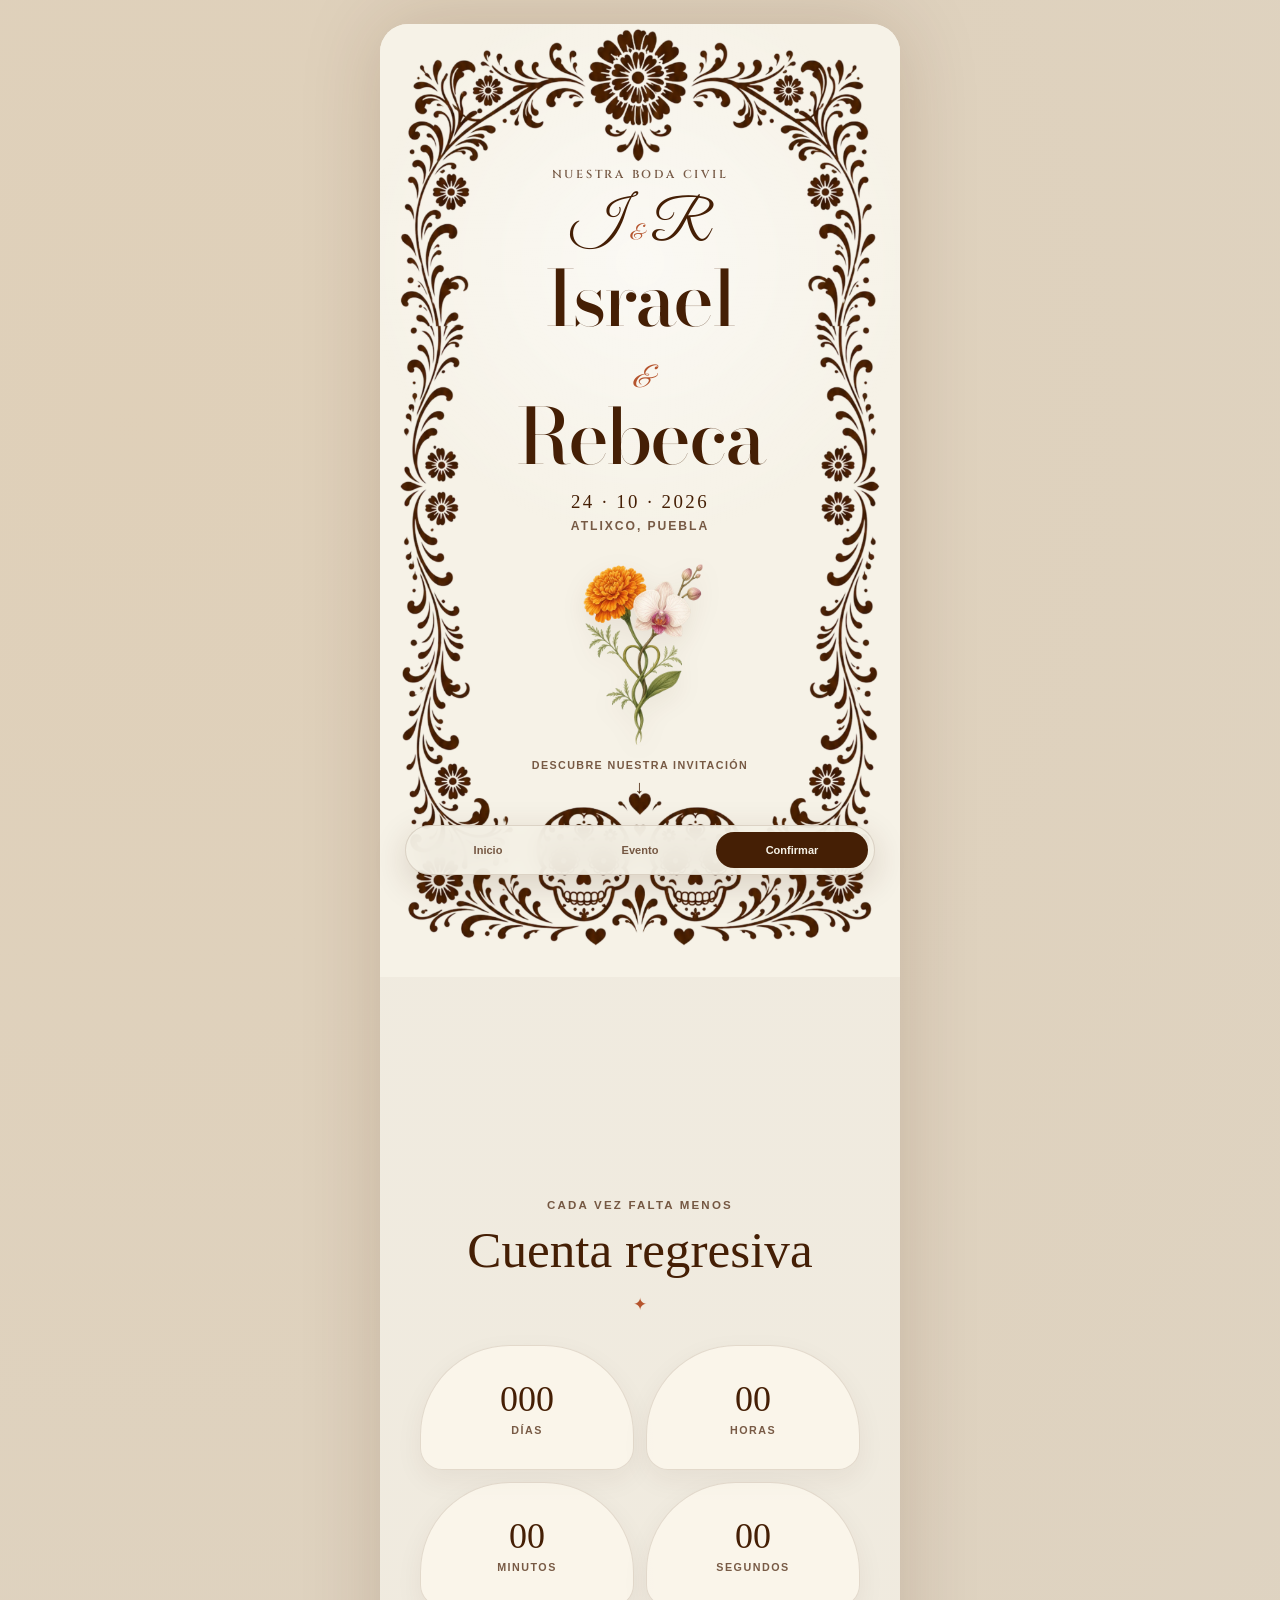
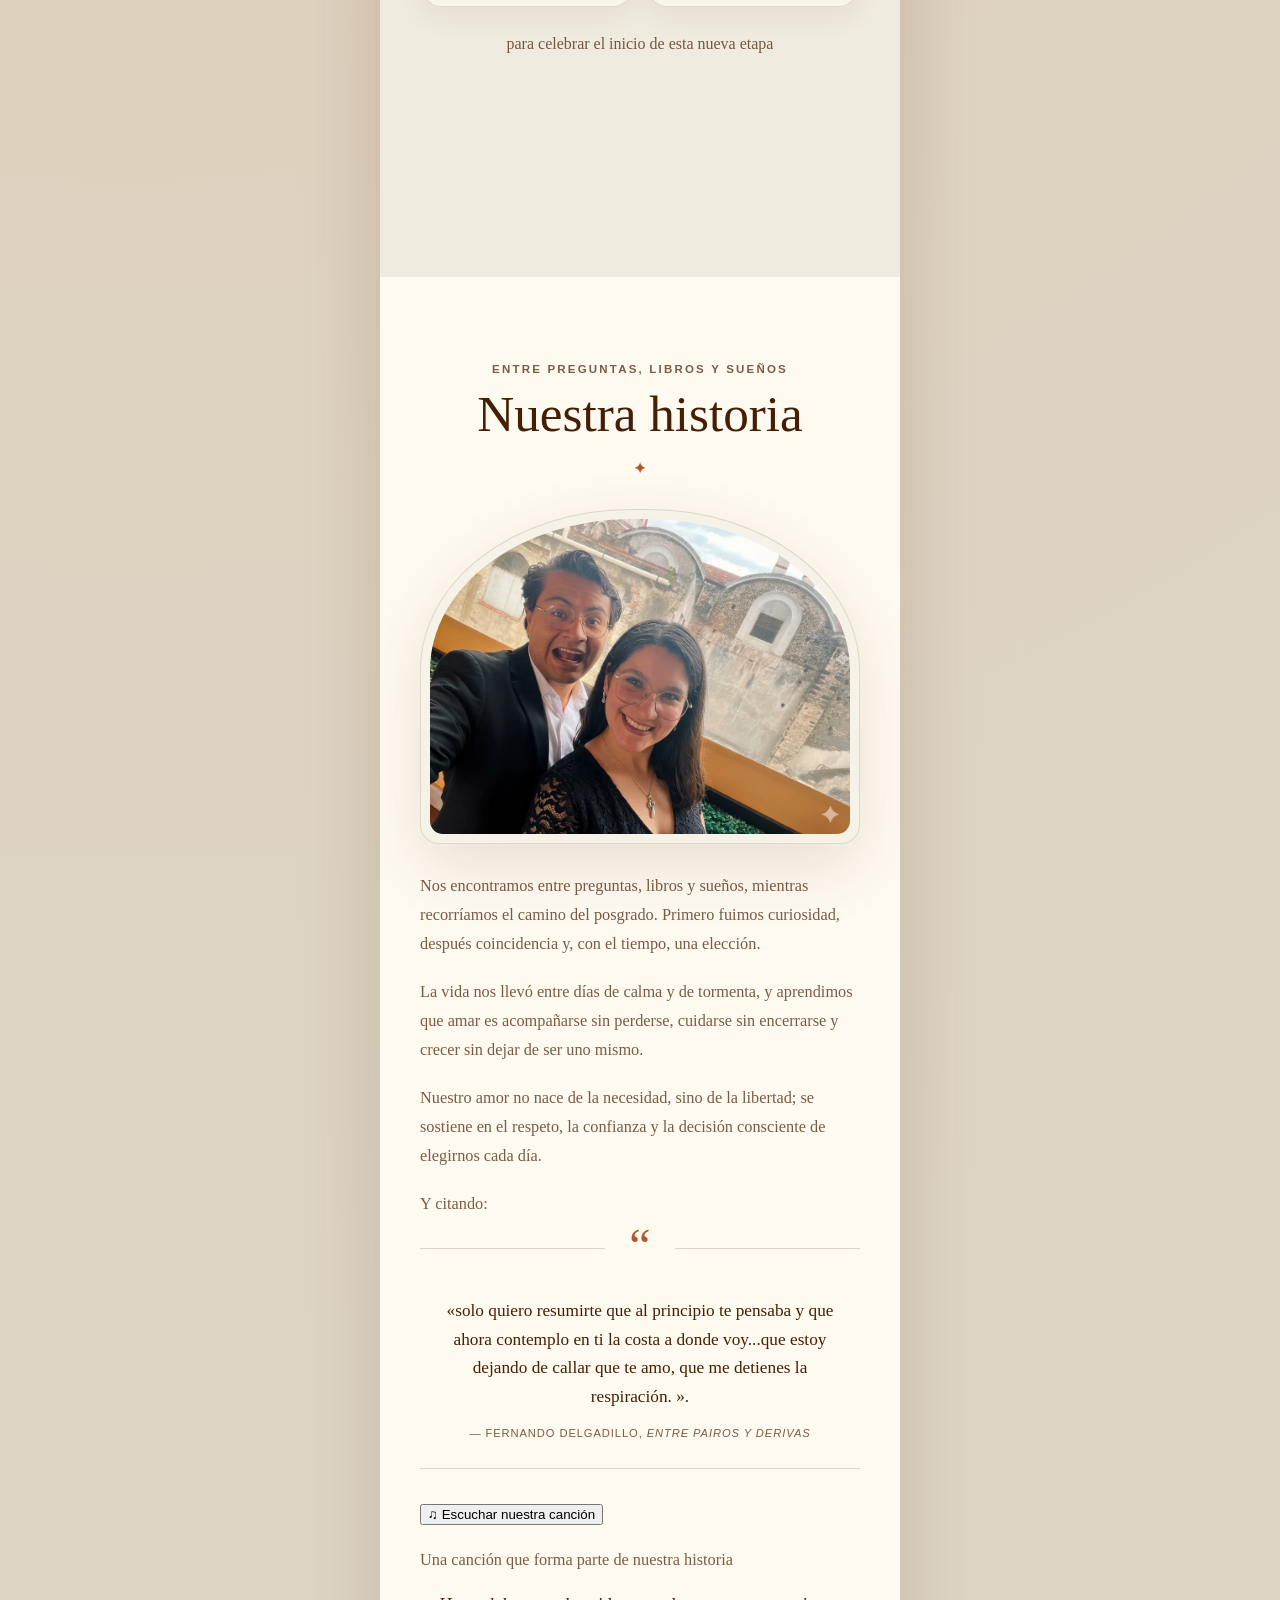
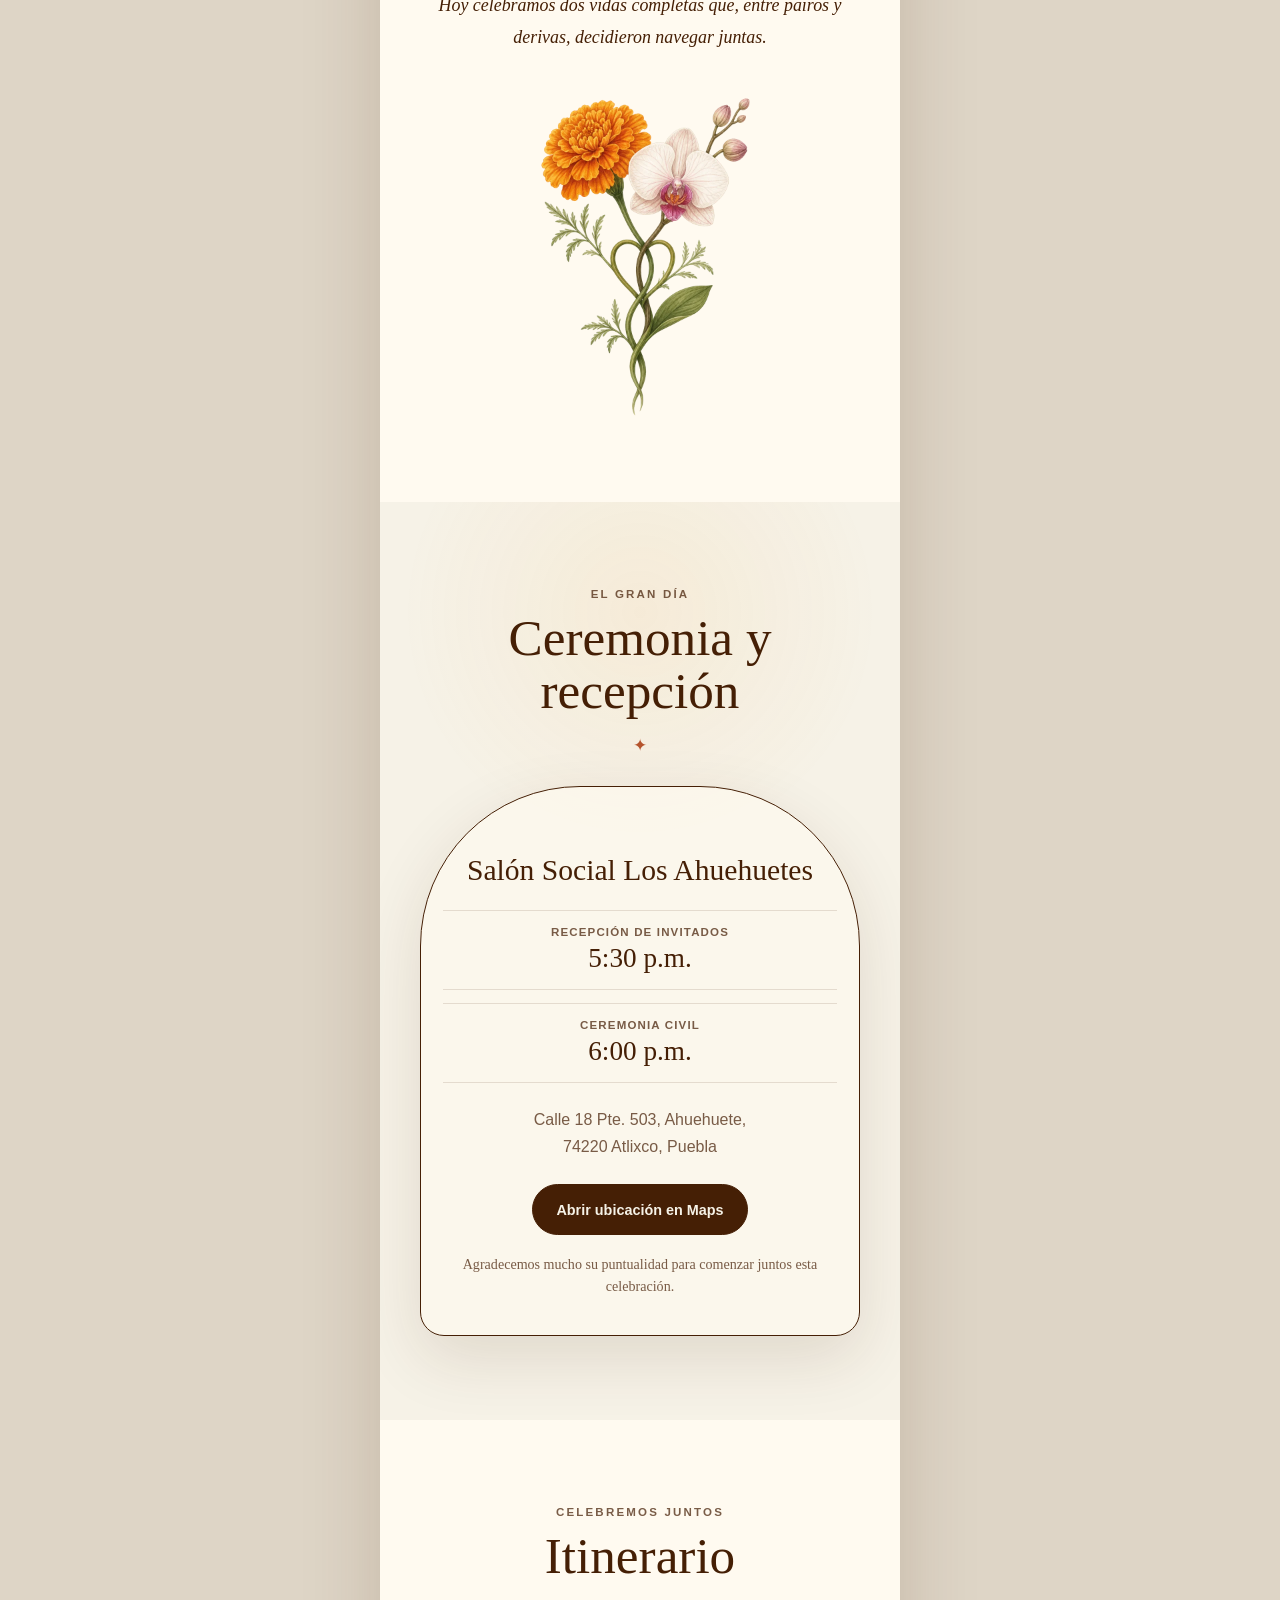
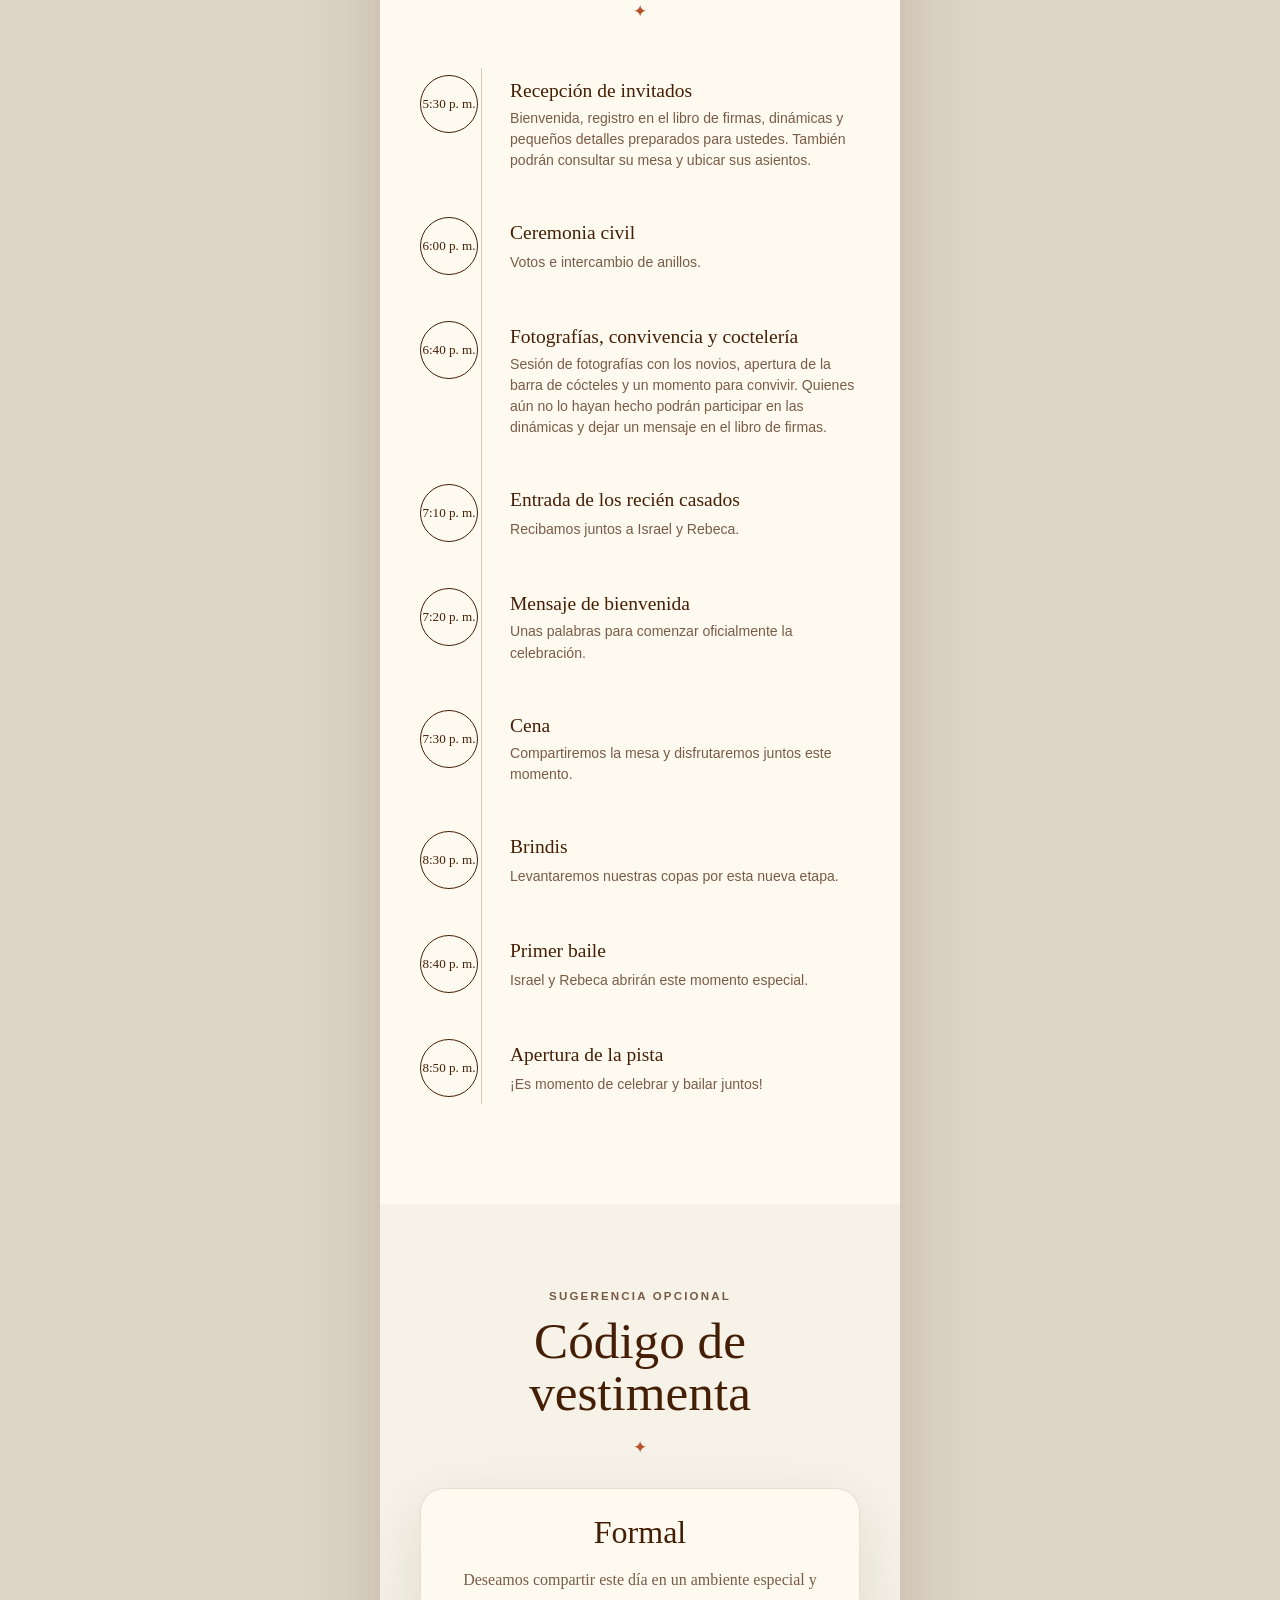
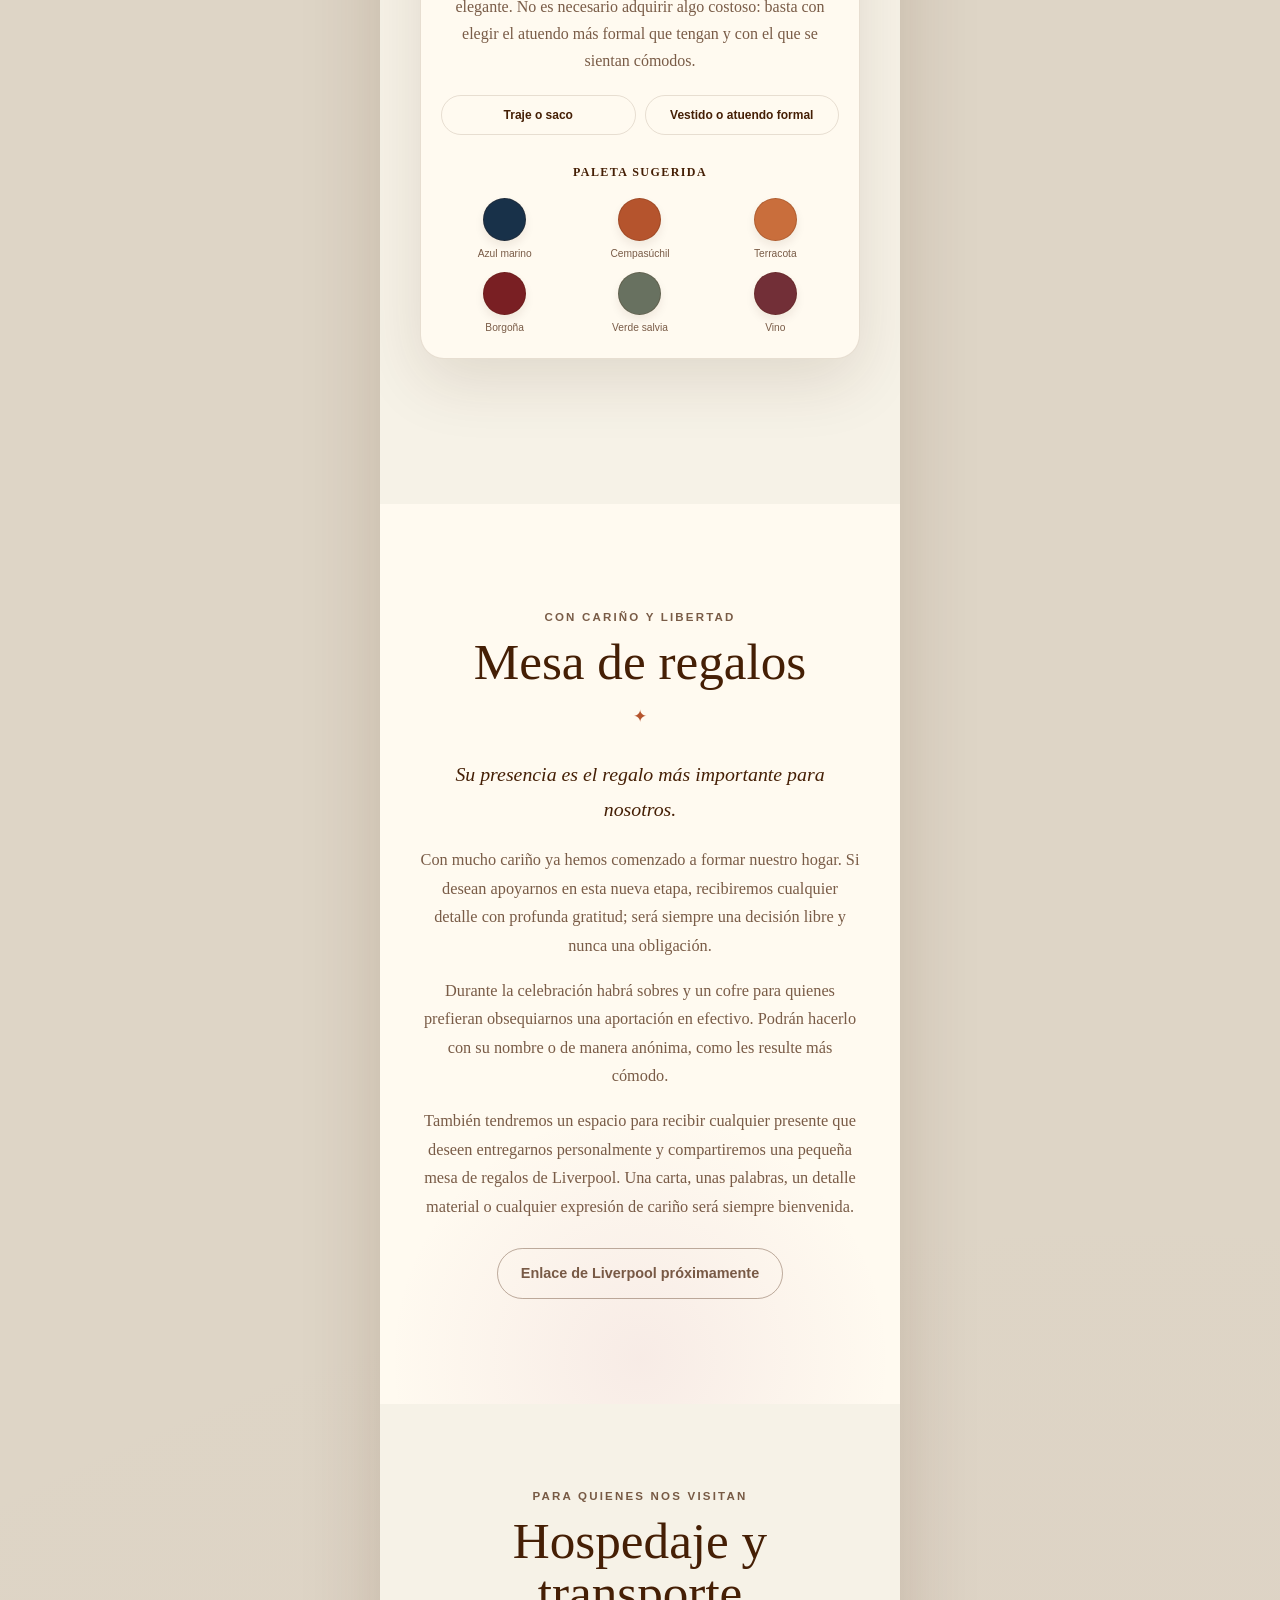
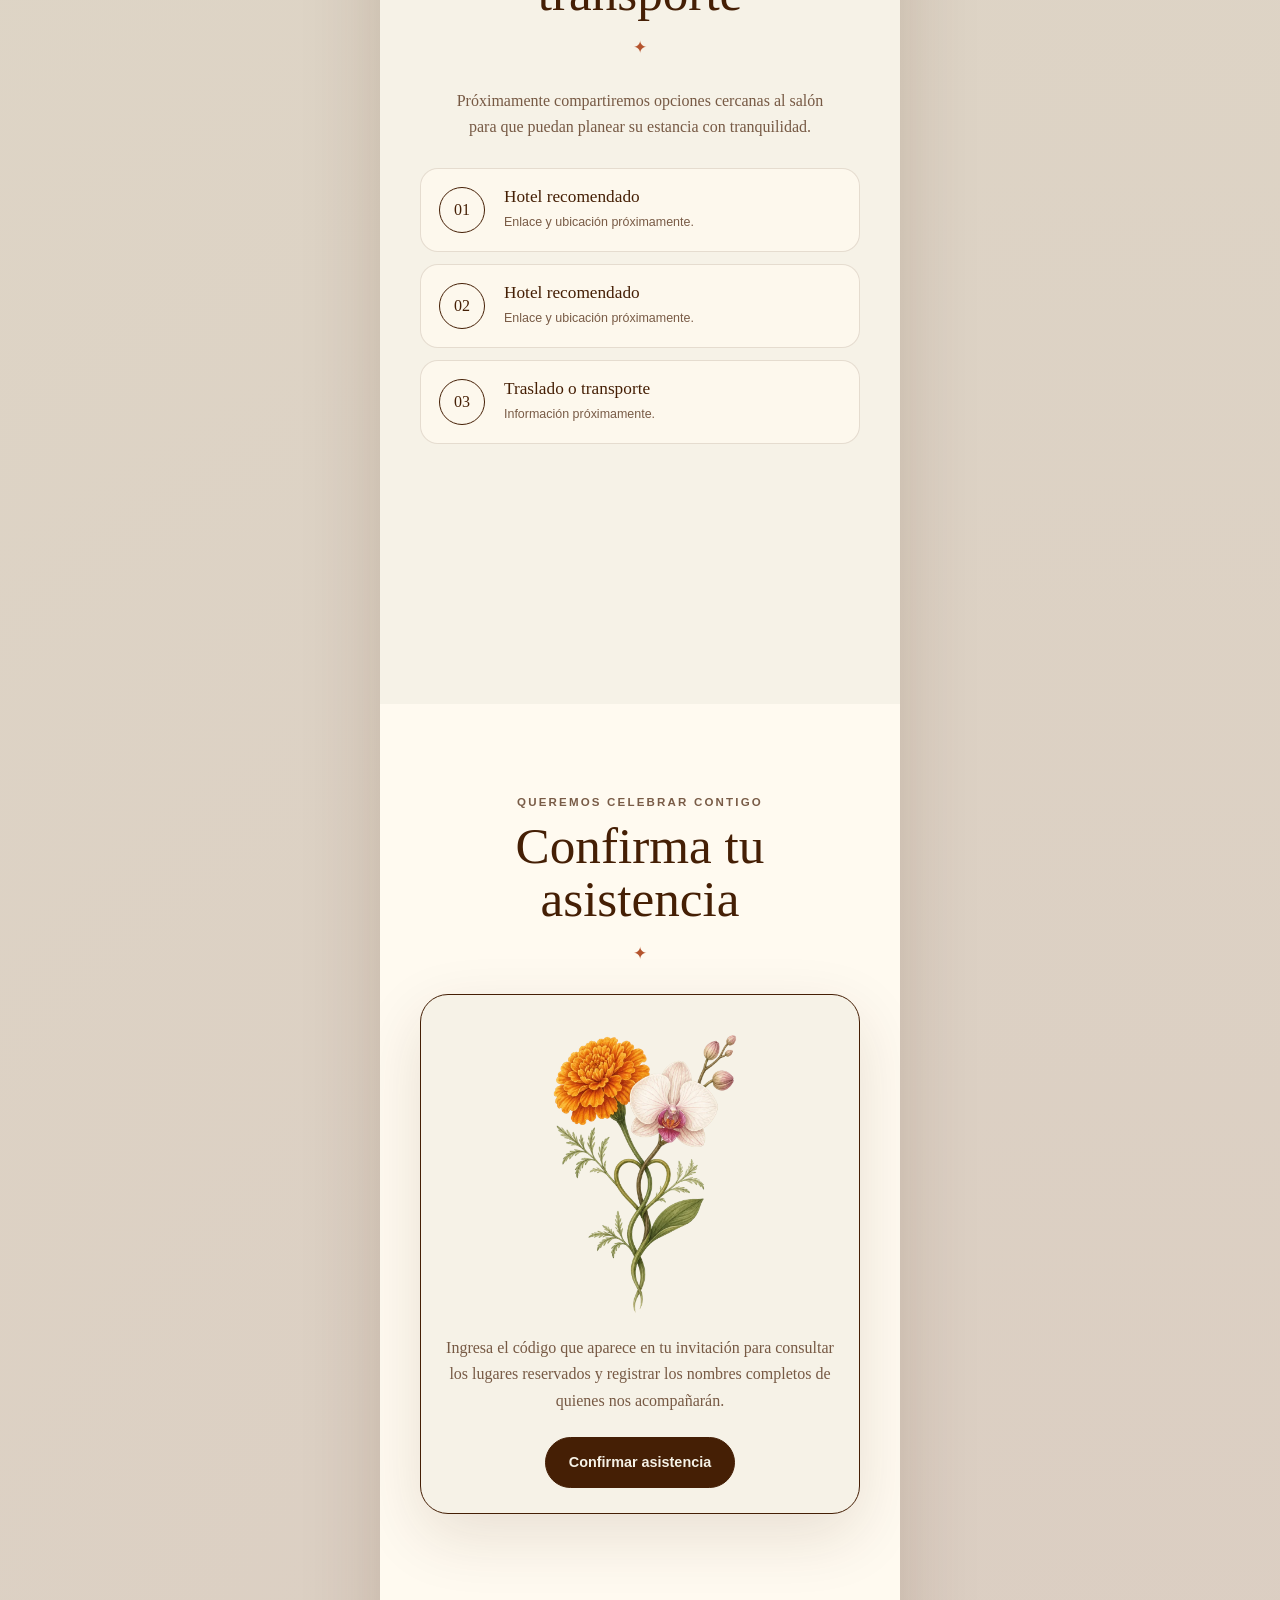
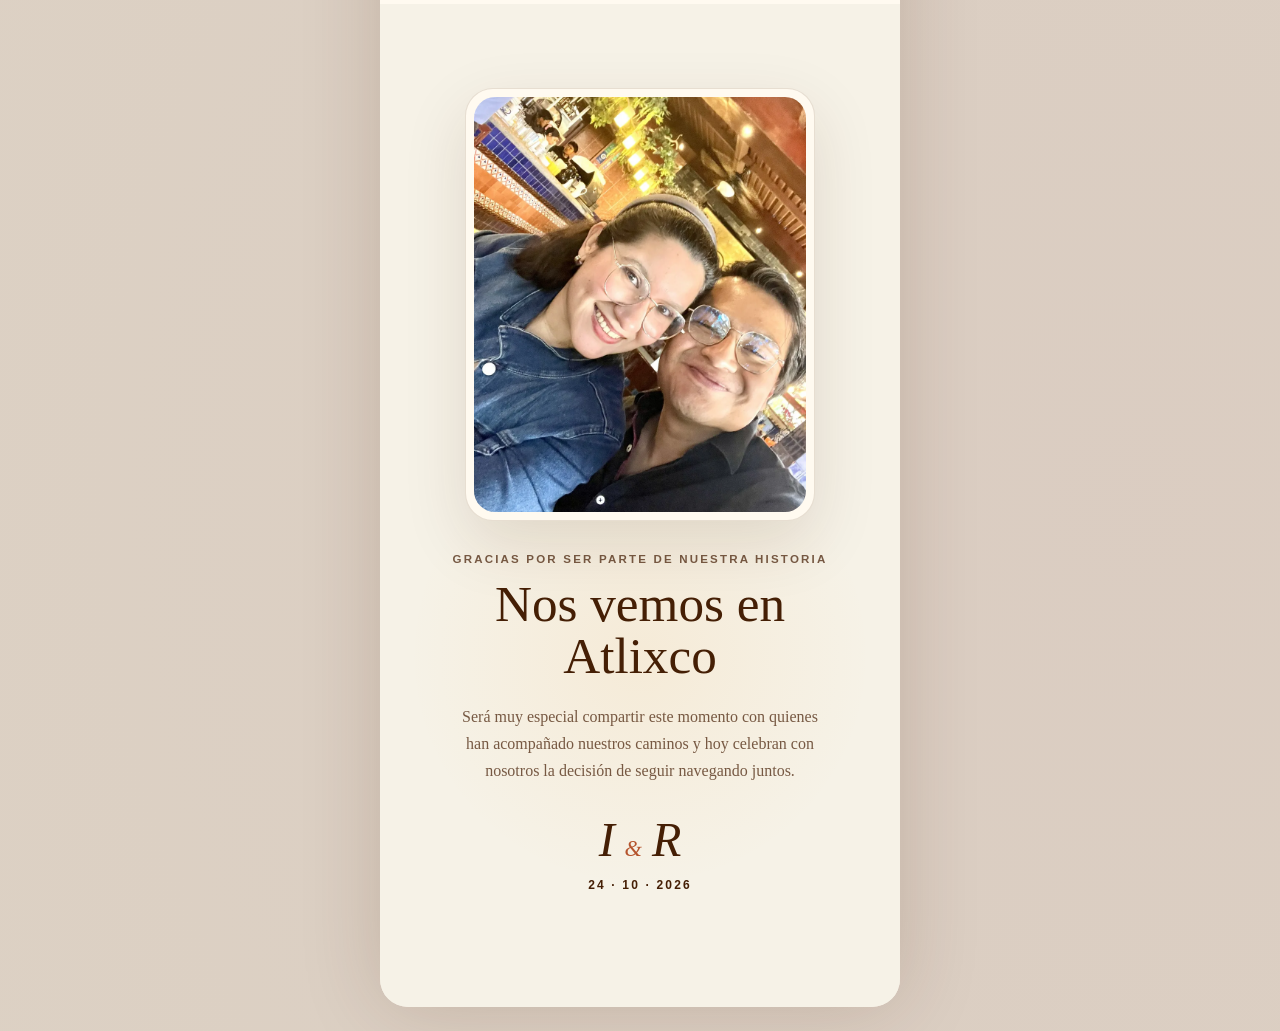
==== index.html @ 76e6511c "Update index.html" ====
<!doctype html>
<html lang="es">
<head>
  <meta charset="utf-8">
  <meta name="viewport" content="width=device-width, initial-scale=1, viewport-fit=cover">
  <meta name="theme-color" content="#f6f2e7">
  <meta name="description" content="Invitación a la boda civil de Israel y Rebeca, 24 de octubre de 2026 en Atlixco, Puebla.">
  <meta property="og:title" content="Nuestra Boda Civil | Israel & Rebeca">
  <meta property="og:description" content="24 de octubre de 2026 · Atlixco, Puebla">
  <meta property="og:type" content="website">
  <meta property="og:image" content="assets/foto-formal.webp">
  <title>Nuestra Boda Civil | Israel & Rebeca</title>
  <link rel="icon" href="favicon.svg" type="image/svg+xml">
 <link rel="preconnect" href="https://fonts.googleapis.com">
<link rel="preconnect" href="https://fonts.gstatic.com" crossorigin>

<link
  href="https://fonts.googleapis.com/css2?family=Bodoni+Moda:opsz,wght@6..96,500;6..96,600&family=Cinzel:wght@500;600&family=Great+Vibes&display=swap"
  rel="stylesheet"
>
  <link rel="stylesheet" href="styles.css">
</head>

<body>
  <div class="page-shell">
    <header id="inicio" class="hero section">
      <img
        class="hero__frame"
        src="assets/marco-barro.webp"
        alt=""
        aria-hidden="true"
      >

      <div class="hero__content">
        <p class="overline reveal">Nuestra boda civil</p>

        <div class="monogram reveal" aria-label="Israel y Rebeca">
          <span>I</span>
          <span class="monogram__amp">&</span>
          <span>R</span>
        </div>

        <h1 class="reveal">Israel<br><span>&</span><br>Rebeca</h1>

        <p class="hero__date reveal">
          24 · 10 · 2026
        </p>

        <p class="hero__place reveal">Atlixco, Puebla</p>

        <img
          class="hero__flowers reveal"
          src="assets/cempasuchil-orquidea.webp"
          alt="Cempasúchil y orquídea entrelazados, símbolos de México y Venezuela"
        >

        <a class="scroll-cue reveal" href="#cuenta">
          <span>Descubre nuestra invitación</span>
          <span class="scroll-cue__arrow" aria-hidden="true">↓</span>
        </a>
      </div>
    </header>

    <main>
      <section id="cuenta" class="section countdown-section">
        <div class="section-inner">
          <p class="section-label reveal">Cada vez falta menos</p>
          <h2 class="reveal">Cuenta regresiva</h2>
          <div class="divider reveal" aria-hidden="true">✦</div>

          <div class="countdown reveal" aria-live="polite">
            <div class="countdown__item">
              <strong id="days">000</strong>
              <span>Días</span>
            </div>
            <div class="countdown__item">
              <strong id="hours">00</strong>
              <span>Horas</span>
            </div>
            <div class="countdown__item">
              <strong id="minutes">00</strong>
              <span>Minutos</span>
            </div>
            <div class="countdown__item">
              <strong id="seconds">00</strong>
              <span>Segundos</span>
            </div>
          </div>

          <p class="section-note reveal">
            para celebrar el inicio de esta nueva etapa
          </p>
        </div>
      </section>

      <section id="historia" class="section story-section">
        <div class="section-inner">
          <p class="section-label reveal">Entre preguntas, libros y sueños</p>
          <h2 class="reveal">Nuestra historia</h2>
          <div class="divider reveal" aria-hidden="true">✦</div>

          <figure class="story-photo reveal">
            <img
              src="assets/foto-formal.webp"
              alt="Israel y Rebeca juntos"
              loading="lazy"
            >
          </figure>

        <div class="story-copy">
  <p class="reveal">
    Nos encontramos entre preguntas, libros y sueños, mientras
    recorríamos el camino del posgrado. Primero fuimos curiosidad,
    después coincidencia y, con el tiempo, una elección.
  </p>

  <p class="reveal">
    La vida nos llevó entre días de calma y de tormenta, y aprendimos
    que amar es acompañarse sin perderse, cuidarse sin encerrarse y
    crecer sin dejar de ser uno mismo.
  </p>

  <p class="reveal">
    Nuestro amor no nace de la necesidad, sino de la libertad; se
    sostiene en el respeto, la confianza y la decisión consciente de
    elegirnos cada día.
  </p>

  <p class="story-introduction reveal">
    Y citando:
  </p>

  <blockquote class="reveal">
    <p>
      «solo quiero resumirte que al principio te pensaba y que ahora contemplo en ti la costa a donde voy...que estoy dejando de callar que te amo, que me detienes la respiración. ».
    </p>

    <cite>
      — Fernando Delgadillo,
      <em>Entre pairos y derivas</em>
    </cite>
  </blockquote>

  <div class="story-music reveal">
    <button
      id="storyMusicButton"
      class="story-music__button"
      type="button"
      aria-label="Escuchar nuestra canción"
    >
      <span aria-hidden="true">♫</span>
      Escuchar nuestra canción
    </button>

    <audio id="storyMusic" preload="metadata">
      <source
        src="assets/nuestra-cancion.mp3"
        type="audio/mpeg"
      >
      Tu navegador no permite reproducir este audio.
    </audio>

    <p id="storyMusicStatus" class="story-music__status">
      Una canción que forma parte de nuestra historia
    </p>
  </div>

  <p class="story-closing reveal">
    Hoy celebramos dos vidas completas que, entre pairos y derivas,
    decidieron navegar juntas.
  </p>
</div>
          <img
            class="story-flowers reveal"
            src="assets/cempasuchil-orquidea.webp"
            alt=""
            aria-hidden="true"
            loading="lazy"
          >
        </div>
      </section>

      <section id="evento" class="section event-section">
        <div class="section-inner">
          <p class="section-label reveal">El gran día</p>
          <h2 class="reveal">Ceremonia y recepción</h2>
          <div class="divider reveal" aria-hidden="true">✦</div>

          <article class="event-card reveal">
            <p class="event-card__name">Salón Social Los Ahuehuetes</p>

            <div class="event-times">
              <div>
                <span>Recepción de invitados</span>
                <strong>5:30 p.m.</strong>
              </div>
              <div>
                <span>Ceremonia civil</span>
                <strong>6:00 p.m.</strong>
              </div>
            </div>

            <address>
              Calle 18 Pte. 503, Ahuehuete,<br>
              74220 Atlixco, Puebla
            </address>

            <a
              class="button"
              href="https://maps.app.goo.gl/uJfowGjUGFJXbLoN9"
              target="_blank"
              rel="noopener noreferrer"
            >
              Abrir ubicación en Maps
            </a>

            <p class="punctuality">
              Agradecemos mucho su puntualidad para comenzar juntos esta celebración.
            </p>
          </article>
        </div>
      </section>

      <section id="itinerario" class="section itinerary-section">
        <div class="section-inner">
          <p class="section-label reveal">Celebremos juntos</p>
          <h2 class="reveal">Itinerario</h2>
          <div class="divider reveal" aria-hidden="true">✦</div>

         <ol class="timeline">
  <li class="reveal">
    <time datetime="2026-10-24T17:30:00-06:00">5:30 p. m.</time>
    <div>
      <strong>Recepción de invitados</strong>
      <span>
        Bienvenida, registro en el libro de firmas, dinámicas y pequeños
        detalles preparados para ustedes. También podrán consultar su
        mesa y ubicar sus asientos.
      </span>
    </div>
  </li>

  <li class="reveal">
    <time datetime="2026-10-24T18:00:00-06:00">6:00 p. m.</time>
    <div>
      <strong>Ceremonia civil</strong>
      <span>Votos e intercambio de anillos.</span>
    </div>
  </li>

  <li class="reveal">
    <time datetime="2026-10-24T18:40:00-06:00">6:40 p. m.</time>
    <div>
      <strong>Fotografías, convivencia y coctelería</strong>
      <span>
        Sesión de fotografías con los novios, apertura de la barra de
        cócteles y un momento para convivir. Quienes aún no lo hayan
        hecho podrán participar en las dinámicas y dejar un mensaje
        en el libro de firmas.
      </span>
    </div>
  </li>

  <li class="reveal">
    <time datetime="2026-10-24T19:10:00-06:00">7:10 p. m.</time>
    <div>
      <strong>Entrada de los recién casados</strong>
      <span>Recibamos juntos a Israel y Rebeca.</span>
    </div>
  </li>

  <li class="reveal">
    <time datetime="2026-10-24T19:20:00-06:00">7:20 p. m.</time>
    <div>
      <strong>Mensaje de bienvenida</strong>
      <span>Unas palabras para comenzar oficialmente la celebración.</span>
    </div>
  </li>

  <li class="reveal">
    <time datetime="2026-10-24T19:30:00-06:00">7:30 p. m.</time>
    <div>
      <strong>Cena</strong>
      <span>Compartiremos la mesa y disfrutaremos juntos este momento.</span>
    </div>
  </li>

  <li class="reveal">
    <time datetime="2026-10-24T20:30:00-06:00">8:30 p. m.</time>
    <div>
      <strong>Brindis</strong>
      <span>Levantaremos nuestras copas por esta nueva etapa.</span>
    </div>
  </li>

  <li class="reveal">
    <time datetime="2026-10-24T20:40:00-06:00">8:40 p. m.</time>
    <div>
      <strong>Primer baile</strong>
      <span>Israel y Rebeca abrirán este momento especial.</span>
    </div>
  </li>

  <li class="reveal">
    <time datetime="2026-10-24T20:50:00-06:00">8:50 p. m.</time>
    <div>
      <strong>Apertura de la pista</strong>
      <span>¡Es momento de celebrar y bailar juntos!</span>
    </div>
  </li>
</ol>
        </div>
      </section>

      <section id="vestimenta" class="section dress-section">
        <div class="section-inner">
          <p class="section-label reveal">Sugerencia opcional</p>
          <h2 class="reveal">Código de vestimenta</h2>
          <div class="divider reveal" aria-hidden="true">✦</div>

          <div class="dress-card reveal">
            <strong class="dress-card__title">Formal</strong>
            <p>
              Deseamos compartir este día en un ambiente especial y elegante.
              No es necesario adquirir algo costoso: basta con elegir el atuendo
              más formal que tengan y con el que se sientan cómodos.
            </p>

            <div class="dress-suggestions">
              <span>Traje o saco</span>
              <span>Vestido o atuendo formal</span>
            </div>

            <p class="palette-title">Paleta sugerida</p>

            <div class="swatches" aria-label="Colores sugeridos">
  <div><span style="--swatch:#183149"></span><small>Azul marino</small></div>
  <div><span style="--swatch:#b5542d"></span><small>Cempasúchil</small></div>
  <div><span style="--swatch:#c96e3c"></span><small>Terracota</small></div>
  <div><span style="--swatch:#791f23"></span><small>Borgoña</small></div>
  <div><span style="--swatch:#687160"></span><small>Verde salvia</small></div>
  <div><span style="--swatch:#722F37"></span><small>Vino</small></div>
</div>

            
          </div>
        </div>
      </section>

      <section id="regalos" class="section gifts-section">
        <div class="section-inner">
          <p class="section-label reveal">Con cariño y libertad</p>
          <h2 class="reveal">Mesa de regalos</h2>
          <div class="divider reveal" aria-hidden="true">✦</div>

       <div class="gifts-copy reveal">
  <p>
    Su presencia es el regalo más importante para nosotros.
  </p>

  <p>
    Con mucho cariño ya hemos comenzado a formar nuestro hogar.
    Si desean apoyarnos en esta nueva etapa, recibiremos cualquier
    detalle con profunda gratitud; será siempre una decisión libre
    y nunca una obligación.
  </p>

  <p>
    Durante la celebración habrá sobres y un cofre para quienes
    prefieran obsequiarnos una aportación en efectivo. Podrán hacerlo
    con su nombre o de manera anónima, como les resulte más cómodo.
  </p>

  <p>
    También tendremos un espacio para recibir cualquier presente que
    deseen entregarnos personalmente y compartiremos una pequeña mesa
    de regalos de Liverpool. Una carta, unas palabras, un detalle
    material o cualquier expresión de cariño será siempre bienvenida.
  </p>

  <button class="button button--disabled" type="button" disabled>
    Enlace de Liverpool próximamente
  </button>
</div>
        </div>
      </section>

      <section id="hospedaje" class="section lodging-section">
        <div class="section-inner">
          <p class="section-label reveal">Para quienes nos visitan</p>
          <h2 class="reveal">Hospedaje y transporte</h2>
          <div class="divider reveal" aria-hidden="true">✦</div>

          <p class="section-note reveal">
            Próximamente compartiremos opciones cercanas al salón para que puedan
            planear su estancia con tranquilidad.
          </p>

          <div class="lodging-grid">
            <article class="lodging-card reveal">
              <span>01</span>
              <strong>Hotel recomendado</strong>
              <p>Enlace y ubicación próximamente.</p>
            </article>
            <article class="lodging-card reveal">
              <span>02</span>
              <strong>Hotel recomendado</strong>
              <p>Enlace y ubicación próximamente.</p>
            </article>
            <article class="lodging-card reveal">
              <span>03</span>
              <strong>Traslado o transporte</strong>
              <p>Información próximamente.</p>
            </article>
          </div>
        </div>
      </section>

      <section id="confirmacion" class="section rsvp-section">
        <div class="section-inner">
          <p class="section-label reveal">Queremos celebrar contigo</p>
          <h2 class="reveal">Confirma tu asistencia</h2>
          <div class="divider reveal" aria-hidden="true">✦</div>

          <div class="rsvp-card reveal">
            <img
              src="assets/cempasuchil-orquidea.webp"
              alt=""
              aria-hidden="true"
              loading="lazy"
            >
            <p>
              Ingresa el código que aparece en tu invitación para consultar los
              lugares reservados y registrar los nombres completos de quienes
              nos acompañarán.
            </p>
            <a
              class="button"
              href="https://panduquis.github.io/confirmacion-boda/"
            >
              Confirmar asistencia
            </a>
          </div>
        </div>
      </section>

      <section id="final" class="section closing-section">
        <div class="section-inner">
          <figure class="closing-photo reveal">
            <img
              src="assets/foto-casual.webp"
              alt="Israel y Rebeca sonriendo juntos"
              loading="lazy"
            >
          </figure>

          <p class="section-label reveal">Gracias por ser parte de nuestra historia</p>
          <h2 class="reveal">Nos vemos en Atlixco</h2>

          <p class="closing-message reveal">
            Será muy especial compartir este momento con quienes han acompañado
            nuestros caminos y hoy celebran con nosotros la decisión de seguir
            navegando juntos.
          </p>

          <div class="closing-monogram reveal">
            <span>I</span><em>&</em><span>R</span>
          </div>

          <p class="closing-date reveal">24 · 10 · 2026</p>
        </div>
      </section>
    </main>

    <nav class="mobile-nav" aria-label="Navegación rápida">
      <a href="#inicio" aria-label="Ir a portada">Inicio</a>
      <a href="#evento" aria-label="Ir a evento">Evento</a>
      <a href="#confirmacion" aria-label="Ir a confirmación">Confirmar</a>
    </nav>
  </div>

  <script src="app.js"></script>
</body>
</html>
---- styles.css ----
:root {
  --cream: #f6f2e7;
  --cream-deep: #eee5d5;
  --paper: #fffaf0;
  --brown: #451f05;
  --brown-soft: rgba(69, 31, 5, 0.72);
  --brown-faint: rgba(69, 31, 5, 0.13);
  --terracotta: #b5542d;
  --marigold: #ee941f;
  --orchid: #b46b8c;
  --sage: #687160;
  --shadow: 0 22px 65px rgba(69, 31, 5, 0.12);
  --serif: Georgia, "Times New Roman", serif;
  --sans: Arial, Helvetica, sans-serif;
}

* {
  box-sizing: border-box;
}

html {
  background: #ded5c6;
  color: var(--brown);
  scroll-behavior: smooth;
  scroll-padding-bottom: 90px;
}

body {
  margin: 0;
  min-height: 100vh;
  font-family: var(--sans);
  background:
    radial-gradient(circle at 10% 4%, rgba(238, 148, 31, 0.08), transparent 25%),
    radial-gradient(circle at 88% 95%, rgba(180, 107, 140, 0.08), transparent 25%),
    #ded5c6;
}

img {
  display: block;
  max-width: 100%;
}

a {
  color: inherit;
}

.page-shell {
  width: min(100%, 520px);
  min-height: 100vh;
  margin-inline: auto;
  overflow: hidden;
  background:
    linear-gradient(rgba(69, 31, 5, 0.018) 1px, transparent 1px),
    linear-gradient(90deg, rgba(69, 31, 5, 0.014) 1px, transparent 1px),
    var(--cream);
  background-size: 7px 7px;
  box-shadow: 0 0 80px rgba(69, 31, 5, 0.17);
}

.section {
  position: relative;
  min-height: 100svh;
  padding: 84px 26px;
}

.section-inner {
  width: 100%;
  max-width: 440px;
  margin: 0 auto;
}

.section-label,
.overline {
  margin: 0 0 10px;
  color: var(--brown-soft);
  font-size: 0.72rem;
  font-weight: 700;
  letter-spacing: 0.19em;
  line-height: 1.45;
  text-align: center;
  text-transform: uppercase;
}

h1,
h2,
h3,
.monogram,
.event-card__name,
.closing-monogram {
  font-family: var(--serif);
  font-weight: 400;
}

h2 {
  margin: 0;
  font-size: clamp(2.15rem, 10vw, 3.2rem);
  line-height: 1.02;
  text-align: center;
}

.divider {
  margin: 18px auto 30px;
  color: var(--terracotta);
  font-size: 1.05rem;
  text-align: center;
}

.section-note {
  max-width: 370px;
  margin: 24px auto 0;
  color: var(--brown-soft);
  font-family: var(--serif);
  font-size: 1rem;
  line-height: 1.65;
  text-align: center;
}

.button {
  display: inline-flex;
  min-height: 51px;
  align-items: center;
  justify-content: center;
  padding: 0 23px;
  border: 1px solid var(--brown);
  border-radius: 999px;
  background: var(--brown);
  color: var(--cream);
  font-size: 0.9rem;
  font-weight: 700;
  text-align: center;
  text-decoration: none;
  transition: transform 180ms ease, box-shadow 180ms ease;
}

.button:hover {
  transform: translateY(-2px);
  box-shadow: 0 10px 22px rgba(69, 31, 5, 0.15);
}

.button--disabled {
  border-color: rgba(69, 31, 5, 0.35);
  background: transparent;
  color: var(--brown-soft);
  cursor: default;
}

.hero {
  display: grid;
  min-height: 100svh;
  place-items: center;
  padding: 35px 28px 38px;
  isolation: isolate;
}

.hero::before {
  content: "";
  position: absolute;
  z-index: -2;
  inset: 0;
  background:
    radial-gradient(circle at 50% 25%, rgba(255, 255, 255, 0.55), transparent 36%),
    var(--cream);
}

.hero__frame {
  position: absolute;
  z-index: -1;
  width: calc(100% - 16px);
  height: calc(100% - 10px);
  inset: 5px 8px;
  object-fit: contain;
  object-position: center;
  pointer-events: none;
}

.hero__content {
  display: grid;
  width: min(74%, 335px);
  justify-items: center;
  padding: 78px 0 72px;
  text-align: center;
  transform: translateY(45px);
}

.monogram {
  display: flex;
  align-items: baseline;
  margin: 4px 0 15px;
  font-size: 2.6rem;
  font-style: italic;
}

.monogram__amp {
  margin-inline: 8px;
  color: var(--terracotta);
  font-size: 1.35rem;
}

.hero h1 {
  margin: 0;
  color: var(--brown);
  font-size: clamp(3rem, 15vw, 4.8rem);
  line-height: 0.68;
  text-align: center;
}

.hero h1 span {
  display: inline-block;
  margin-block: 11px;
  color: var(--terracotta);
  font-size: 0.37em;
  font-style: italic;
}

.hero__date {
  margin: 24px 0 6px;
  font-family: var(--serif);
  font-size: 1.18rem;
  letter-spacing: 0.13em;
}

.hero__place {
  margin: 0;
  color: var(--brown-soft);
  font-size: 0.76rem;
  font-weight: 700;
  letter-spacing: 0.16em;
  text-transform: uppercase;
}

.hero__flowers {
  width: min(48%, 190px);
  max-height: 205px;
  margin: 17px auto 0;
  object-fit: contain;
  transform: translateY(-6px);
  filter: drop-shadow(0 8px 12px rgba(69, 31, 5, 0.08));
}

.scroll-cue {
  display: grid;
  gap: 5px;
  margin-top: 4px;
  color: var(--brown-soft);
  font-size: 0.67rem;
  font-weight: 700;
  letter-spacing: 0.13em;
  text-decoration: none;
  text-transform: uppercase;
}

.scroll-cue__arrow {
  color: var(--brown);
  font-size: 1.15rem;
  animation: bob 1.7s ease-in-out infinite;
}

.countdown-section {
  display: grid;
  align-items: center;
  background:
    linear-gradient(rgba(69, 31, 5, 0.035), rgba(69, 31, 5, 0.035)),
    var(--cream);
}

.countdown {
  display: grid;
  grid-template-columns: repeat(2, 1fr);
  gap: 12px;
}

.countdown__item {
  display: grid;
  min-height: 125px;
  place-items: center;
  align-content: center;
  padding: 15px;
  border: 1px solid var(--brown-faint);
  border-radius: 90px 90px 22px 22px;
  background: rgba(255, 250, 240, 0.65);
  box-shadow: 0 10px 28px rgba(69, 31, 5, 0.06);
}

.countdown__item strong {
  font-family: var(--serif);
  font-size: 2.25rem;
  font-weight: 400;
}

.countdown__item span {
  margin-top: 4px;
  color: var(--brown-soft);
  font-size: 0.67rem;
  font-weight: 700;
  letter-spacing: 0.14em;
  text-transform: uppercase;
}

.story-section {
  background: var(--paper);
}

.story-photo {
  margin: 0 0 27px;
  padding: 9px;
  border: 1px solid var(--brown-faint);
  border-radius: 48% 48% 19px 19px;
  background: var(--cream);
  box-shadow: var(--shadow);
}

.story-photo img {
  width: 100%;
  aspect-ratio: 4 / 3;
  border-radius: 48% 48% 13px 13px;
  object-fit: cover;
  object-position: center;
}

.story-copy {
  color: var(--brown-soft);
  font-family: var(--serif);
  font-size: 1.02rem;
  line-height: 1.78;
}

.story-copy > p {
  margin: 0 0 19px;
}

blockquote {
  position: relative;
  margin: 30px 0;
  padding: 48px 21px 24px;
  border-block: 1px solid rgba(69, 31, 5, 0.18);
  color: var(--brown);
  text-align: center;
}

blockquote::before {
  content: "“";
  position: absolute;
  top: -27px;
  left: 50%;
  width: 54px;
  padding: 0 8px;
  background: var(--paper);
  color: var(--terracotta);
  font-family: var(--serif);
  font-size: 3rem;
  line-height: 1;
  text-align: center;
  transform: translateX(-50%);
}

blockquote p {
  margin: 0;
  font-size: 1.08rem;
  line-height: 1.65;
}

blockquote cite {
  display: block;
  margin-top: 13px;
  color: var(--brown-soft);
  font-family: var(--sans);
  font-size: 0.7rem;
  font-style: normal;
  letter-spacing: 0.08em;
  text-transform: uppercase;
}

.story-closing {
  color: var(--brown) !important;
  font-size: 1.12rem;
  font-style: italic;
  text-align: center;
}

.story-flowers {
  width: min(65%, 240px);
  margin: 12px auto -15px;
}

.event-section {
  display: grid;
  align-items: center;
  background:
    radial-gradient(circle at 50% 12%, rgba(238, 148, 31, 0.08), transparent 28%),
    var(--cream);
}

.event-card {
  padding: 29px 22px;
  border: 1px solid var(--brown);
  border-radius: 160px 160px 24px 24px;
  background: rgba(255, 250, 240, 0.64);
  text-align: center;
  box-shadow: var(--shadow);
}

.event-card__name {
  margin: 38px 0 24px;
  font-size: 1.85rem;
  line-height: 1.1;
}

.event-times {
  display: grid;
  gap: 13px;
  margin-bottom: 24px;
}

.event-times div {
  display: grid;
  gap: 5px;
  padding: 15px 11px;
  border-block: 1px solid var(--brown-faint);
}

.event-times span {
  color: var(--brown-soft);
  font-size: 0.72rem;
  font-weight: 700;
  letter-spacing: 0.1em;
  text-transform: uppercase;
}

.event-times strong {
  font-family: var(--serif);
  font-size: 1.7rem;
  font-weight: 400;
}

.event-card address {
  margin: 0 auto 24px;
  color: var(--brown-soft);
  font-style: normal;
  line-height: 1.65;
}

.punctuality {
  margin: 19px auto 8px;
  color: var(--brown-soft);
  font-family: var(--serif);
  font-size: 0.88rem;
  line-height: 1.55;
}

.itinerary-section {
  background: var(--paper);
}

.timeline {
  position: relative;
  display: grid;
  gap: 0;
  margin: 0;
  padding: 0;
  list-style: none;
}

.timeline::before {
  content: "";
  position: absolute;
  width: 1px;
  top: 16px;
  bottom: 16px;
  left: 61px;
  background: rgba(69, 31, 5, 0.22);
}

.timeline li {
  position: relative;
  display: grid;
  grid-template-columns: 72px 1fr;
  gap: 18px;
  padding: 23px 0;
}

.timeline time,
.timeline__symbol {
  z-index: 1;
  display: grid;
  width: 58px;
  min-height: 58px;
  place-items: center;
  align-self: start;
  border: 1px solid var(--brown);
  border-radius: 50%;
  background: var(--paper);
  color: var(--brown);
  font-family: var(--serif);
  font-size: 0.82rem;
  text-align: center;
}

.timeline li div {
  display: grid;
  gap: 6px;
  padding-top: 5px;
}

.timeline strong {
  font-family: var(--serif);
  font-size: 1.22rem;
  font-weight: 400;
}

.timeline li div span {
  color: var(--brown-soft);
  font-size: 0.88rem;
  line-height: 1.5;
}

.dress-section {
  background: var(--cream);
}

.dress-card {
  padding: 25px 20px;
  border: 1px solid var(--brown-faint);
  border-radius: 24px;
  background: var(--paper);
  text-align: center;
  box-shadow: var(--shadow);
}

.dress-card__title {
  display: block;
  margin-bottom: 13px;
  font-family: var(--serif);
  font-size: 2rem;
  font-weight: 400;
}

.dress-card > p {
  color: var(--brown-soft);
  font-family: var(--serif);
  line-height: 1.68;
}

.dress-suggestions {
  display: grid;
  grid-template-columns: 1fr 1fr;
  gap: 9px;
  margin: 21px 0 27px;
}

.dress-suggestions span {
  padding: 12px 9px;
  border: 1px solid var(--brown-faint);
  border-radius: 999px;
  font-size: 0.75rem;
  font-weight: 700;
}

.palette-title {
  color: var(--brown) !important;
  font-size: 0.75rem;
  font-weight: 700;
  letter-spacing: 0.12em;
  text-transform: uppercase;
}

.swatches {
  display: grid;
  grid-template-columns: repeat(3, 1fr);
  gap: 13px 8px;
  margin-top: 15px;
}

.swatches div {
  display: grid;
  justify-items: center;
  gap: 7px;
}

.swatches span {
  width: 43px;
  height: 43px;
  border: 1px solid rgba(69, 31, 5, 0.18);
  border-radius: 50%;
  background: var(--swatch);
  box-shadow: 0 5px 10px rgba(69, 31, 5, 0.08);
}

.swatches small {
  color: var(--brown-soft);
  font-size: 0.64rem;
}

details {
  margin-top: 24px;
}

summary {
  cursor: pointer;
  color: var(--brown);
  font-size: 0.79rem;
  font-weight: 700;
}

details img {
  width: 100%;
  margin-top: 15px;
  border-radius: 17px;
}

.gifts-section {
  display: grid;
  align-items: center;
  background:
    radial-gradient(circle at 50% 95%, rgba(180, 107, 140, 0.1), transparent 28%),
    var(--paper);
}

.gifts-copy {
  color: var(--brown-soft);
  font-family: var(--serif);
  font-size: 1.02rem;
  line-height: 1.75;
  text-align: center;
}

.gifts-copy p:first-child {
  color: var(--brown);
  font-size: 1.24rem;
  font-style: italic;
}

.gifts-copy .button {
  margin-top: 10px;
}

.lodging-section {
  background: var(--cream);
}

.lodging-grid {
  display: grid;
  gap: 12px;
  margin-top: 27px;
}

.lodging-card {
  display: grid;
  grid-template-columns: 50px 1fr;
  gap: 4px 15px;
  padding: 18px;
  border: 1px solid var(--brown-faint);
  border-radius: 18px;
  background: rgba(255, 250, 240, 0.72);
}

.lodging-card > span {
  grid-row: 1 / 3;
  display: grid;
  width: 46px;
  height: 46px;
  place-items: center;
  border: 1px solid var(--brown);
  border-radius: 50%;
  font-family: var(--serif);
}

.lodging-card strong {
  font-family: var(--serif);
  font-size: 1.08rem;
  font-weight: 400;
}

.lodging-card p {
  margin: 0;
  color: var(--brown-soft);
  font-size: 0.78rem;
}

.rsvp-section {
  display: grid;
  align-items: center;
  background: var(--paper);
}

.rsvp-card {
  padding: 25px 21px;
  border: 1px solid var(--brown);
  border-radius: 28px;
  background: var(--cream);
  text-align: center;
  box-shadow: var(--shadow);
}

.rsvp-card img {
  width: min(58%, 210px);
  margin: -7px auto 7px;
}

.rsvp-card p {
  margin: 0 auto 23px;
  color: var(--brown-soft);
  font-family: var(--serif);
  line-height: 1.65;
}

.closing-section {
  display: grid;
  min-height: calc(100svh - 70px);
  align-items: center;
  padding-bottom: 115px;
  background:
    radial-gradient(circle at 50% 65%, rgba(238, 148, 31, 0.08), transparent 33%),
    var(--cream);
  text-align: center;
}

.closing-photo {
  width: min(86%, 350px);
  margin: 0 auto 30px;
  padding: 8px;
  border: 1px solid var(--brown-faint);
  border-radius: 28px;
  background: var(--paper);
  transform: rotate(-1.5deg);
  box-shadow: var(--shadow);
}

.closing-photo img {
  width: 100%;
  aspect-ratio: 4 / 5;
  border-radius: 21px;
  object-fit: cover;
  object-position: center;
}

.closing-message {
  max-width: 380px;
  margin: 22px auto;
  color: var(--brown-soft);
  font-family: var(--serif);
  line-height: 1.68;
}

.closing-monogram {
  display: flex;
  align-items: baseline;
  justify-content: center;
  margin-top: 27px;
  font-size: 3rem;
  font-style: italic;
}

.closing-monogram em {
  margin-inline: 10px;
  color: var(--terracotta);
  font-size: 1.4rem;
}

.closing-date {
  margin: 11px 0 0;
  font-size: 0.75rem;
  font-weight: 700;
  letter-spacing: 0.18em;
}

.mobile-nav {
  position: fixed;
  z-index: 10;
  display: grid;
  width: min(calc(100% - 30px), 470px);
  grid-template-columns: repeat(3, 1fr);
  right: 50%;
  bottom: max(12px, env(safe-area-inset-bottom));
  padding: 6px;
  border: 1px solid rgba(69, 31, 5, 0.14);
  border-radius: 999px;
  background: rgba(246, 242, 231, 0.91);
  box-shadow: 0 10px 35px rgba(69, 31, 5, 0.16);
  backdrop-filter: blur(14px);
  transform: translateX(50%);
}

.mobile-nav a {
  padding: 12px 8px;
  border-radius: 999px;
  color: var(--brown-soft);
  font-size: 0.69rem;
  font-weight: 700;
  text-align: center;
  text-decoration: none;
}

.mobile-nav a:last-child {
  background: var(--brown);
  color: var(--cream);
}

.reveal {
  opacity: 0;
  transform: translateY(18px);
  transition:
    opacity 650ms ease,
    transform 650ms cubic-bezier(0.22, 0.75, 0.22, 1);
}

.reveal.is-visible {
  opacity: 1;
  transform: translateY(0);
}

@keyframes bob {
  0%, 100% { transform: translateY(0); }
  50% { transform: translateY(7px); }
}

@media (min-width: 521px) {
  body {
    padding-block: 24px;
  }

  .page-shell {
    border-radius: 28px;
  }

  .mobile-nav {
    bottom: 25px;
  }
}

@media (max-width: 360px) {
  .section {
    padding-inline: 20px;
  }

  .hero__content {
    width: 77%;
  }

  .hero h1 {
    font-size: 2.8rem;
  }

  .dress-suggestions {
    grid-template-columns: 1fr;
  }
}

@media (prefers-reduced-motion: reduce) {
  html {
    scroll-behavior: auto;
  }

  .reveal {
    opacity: 1;
    transform: none;
    transition: none;
  }

  .scroll-cue__arrow {
    animation: none;
  }
}

/* NUESTRA BODA CIVIL */
.hero .overline {
  font-family: "Cinzel", serif;
  font-size: 0.72rem;
  font-weight: 600;
  letter-spacing: 0.24em;
}

/* I & R */
.hero .monogram {
  font-family: "Great Vibes", cursive;
  font-size: 3.5rem;
  font-style: normal;
  line-height: 1;
}

/* ISRAEL Y REBECA */
.hero h1 {
  font-family: "Cormorant Garamond", serif;
  font-size: clamp(3.4rem, 17vw, 5.3rem);
  font-weight: 600;
  line-height: 0.72;
}

/* EL & QUE ESTÁ ENTRE LOS NOMBRES */
.hero h1 span {
  font-family: "Great Vibes", cursive;
  font-weight: 400;
}
/* =========================================
   CORRECCIÓN DEFINITIVA DE LA PORTADA
   ========================================= */

.hero {
  position: relative;
  display: block;

  /* Evita que el contenido aumente y deforme la portada */
  min-height: 0;
  padding: 0;

  /* Proporción aproximada del marco vertical original */
  aspect-ratio: 873 / 1600;

  overflow: hidden;
}

/* Marco completo, sin deformación y desde la parte superior */
.hero__frame {
  position: absolute;
  z-index: 0;

  inset: 0;
  width: 100%;
  height: 100%;

  object-fit: contain;
  object-position: top center;

  pointer-events: none;
}

/* El contenido se coloca independientemente del tamaño del marco */
.hero__content {
  position: absolute;
  z-index: 1;

  top: 15%;
  left: 50%;

  width: min(70%, 345px);
  padding: 0;

  text-align: center;

  /* IMPORTANTE: sustituye el translateY anterior */
  transform: translateX(-50%);
}


/* NOMBRES PRINCIPALES */
.hero h1 {
  margin: 0;
  font-family: "Bodoni Moda", serif;
  font-size: clamp(3.25rem, 15vw, 4.8rem);
  font-weight: 500;
  line-height: 0.78;
  letter-spacing: -0.035em;
}

/* AMPERSAND ENTRE ISRAEL Y REBECA */
.hero h1 span {
  margin-block: 13px;
  font-family: "Great Vibes", cursive;
  font-size: 0.40em;
  font-weight: 400;
  line-height: 1;
}
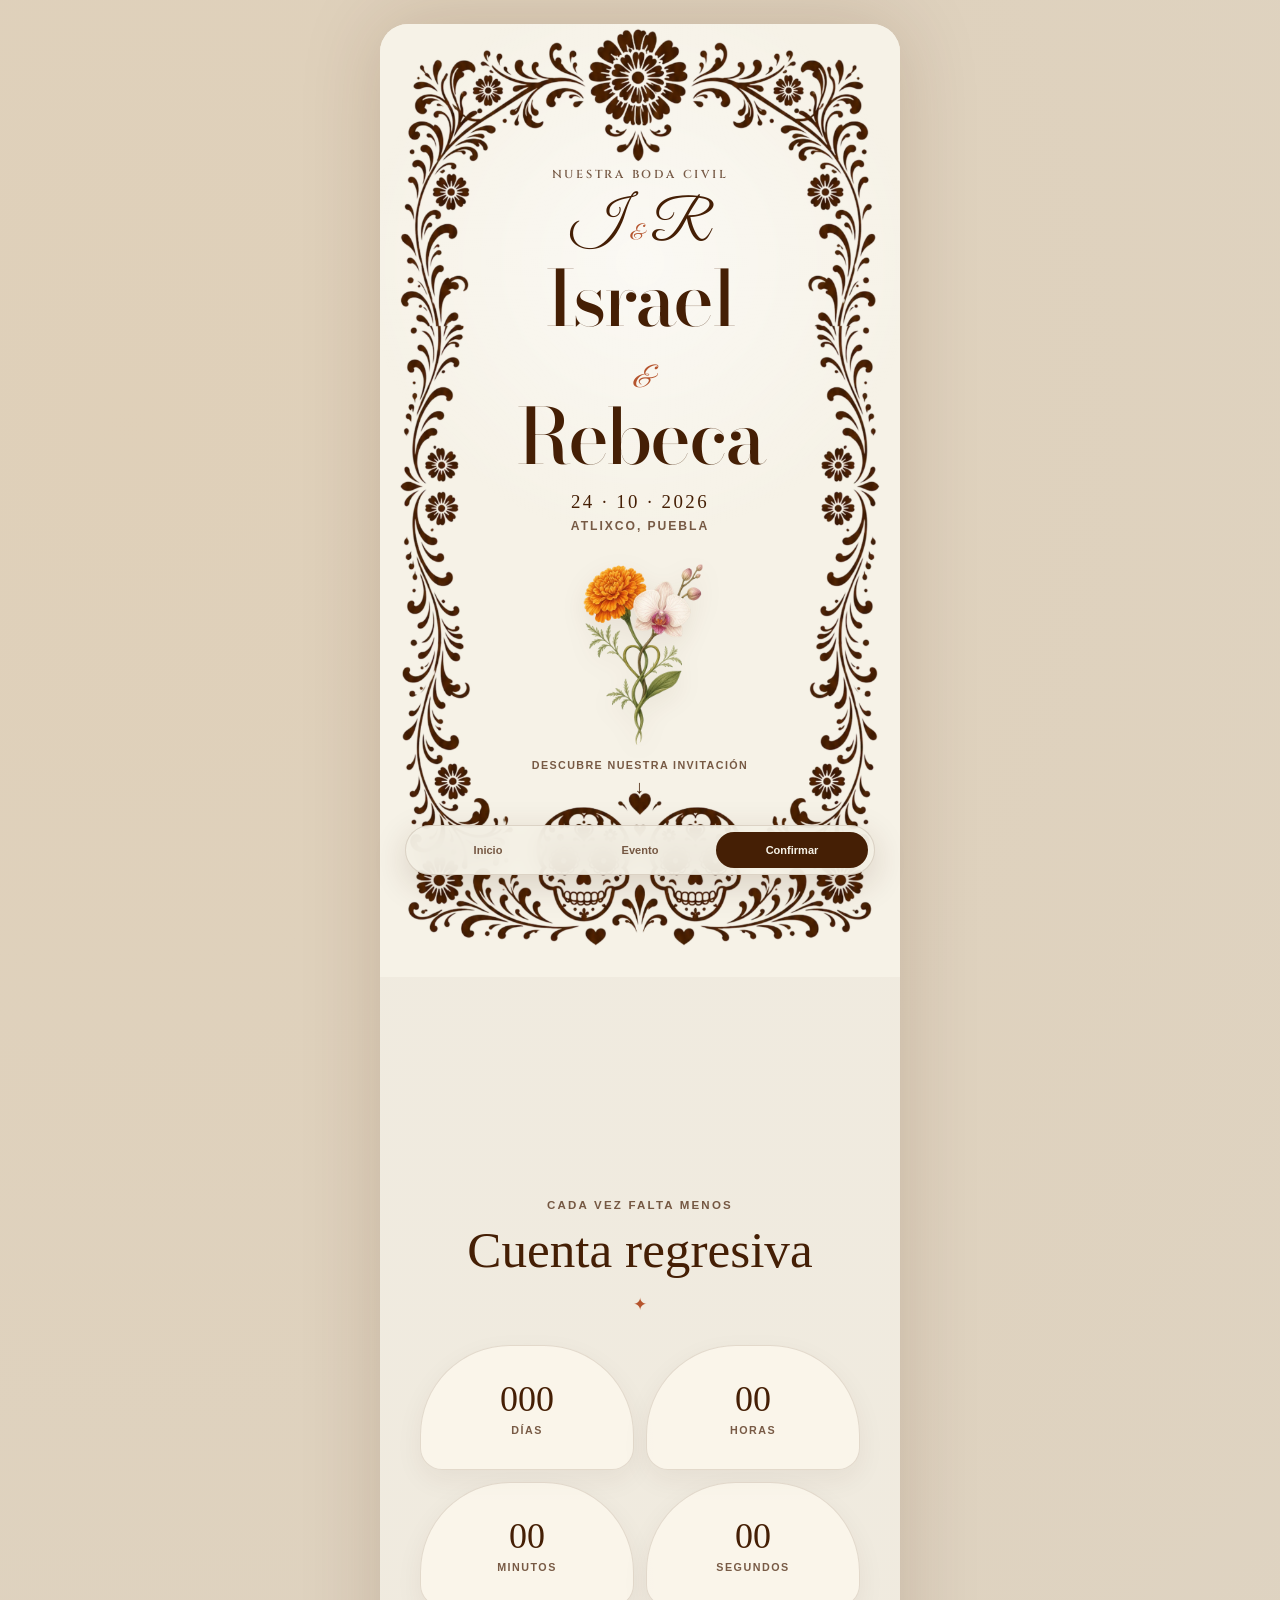
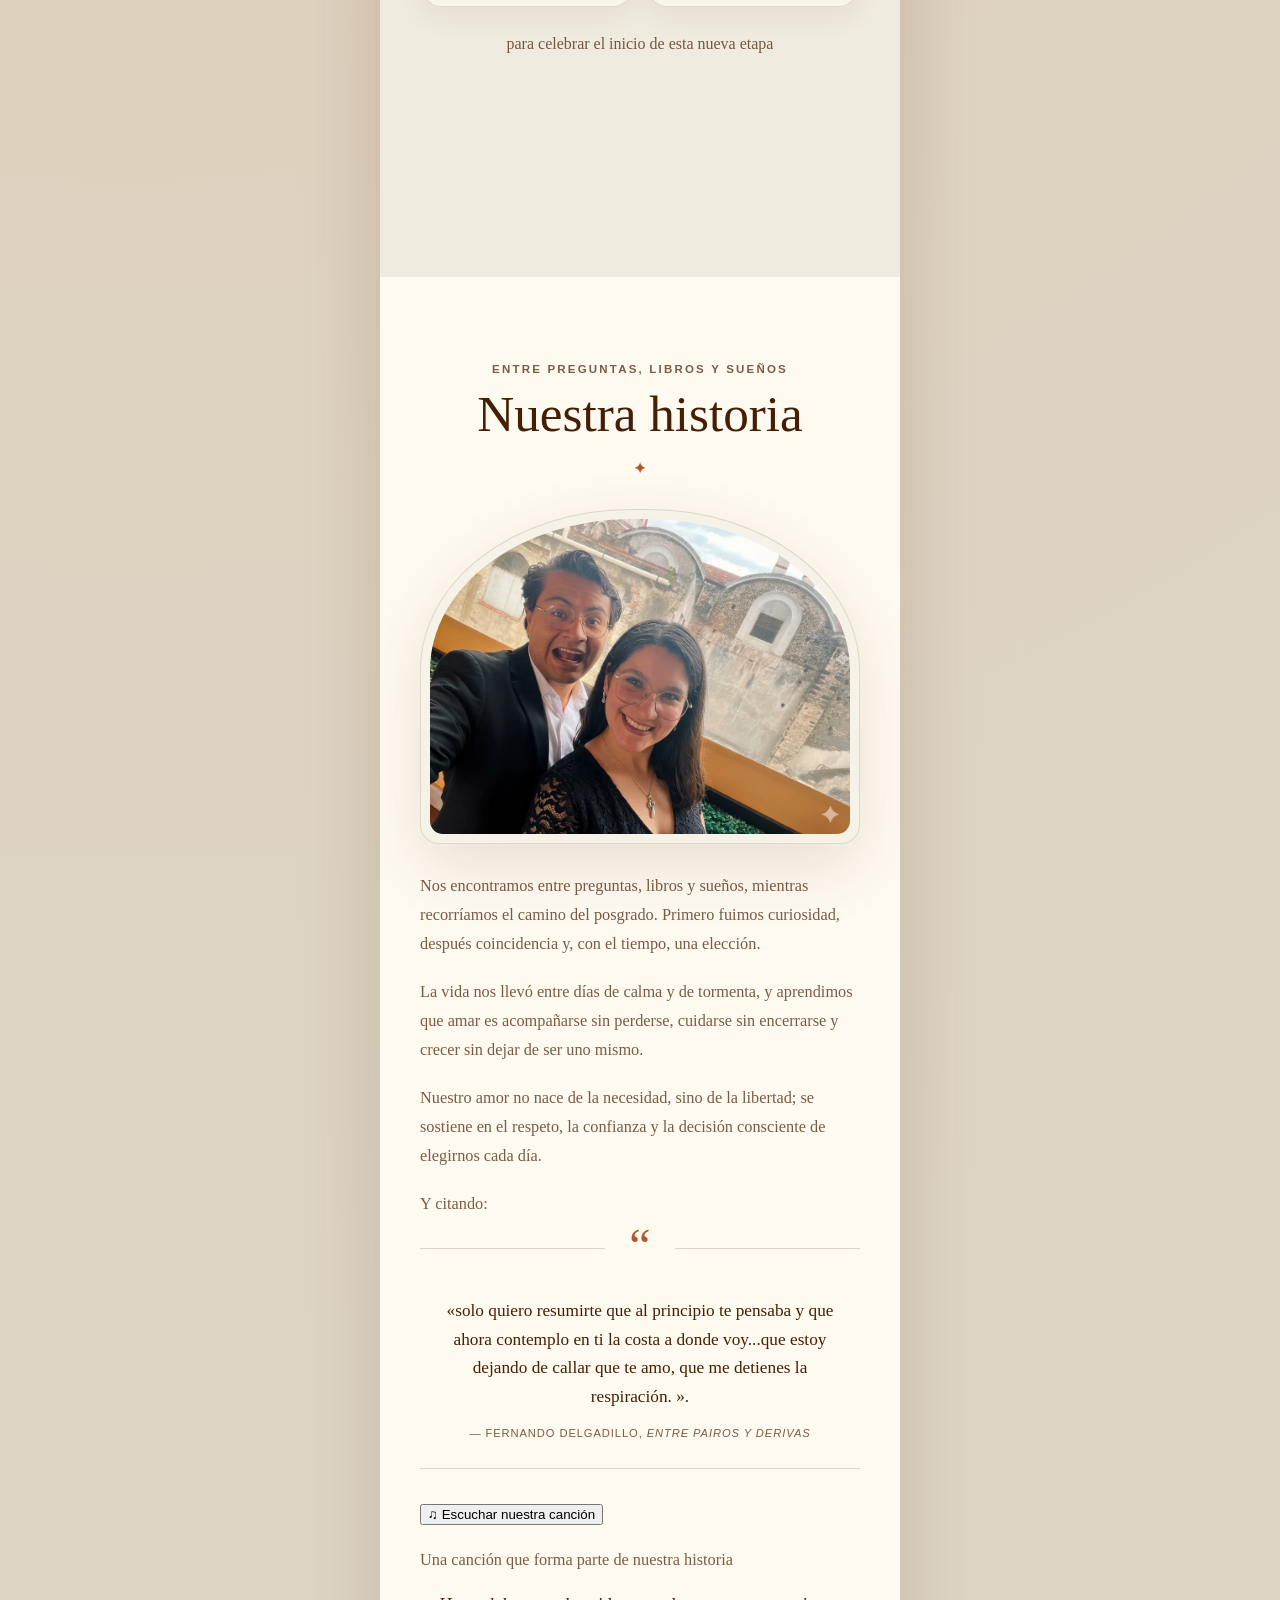
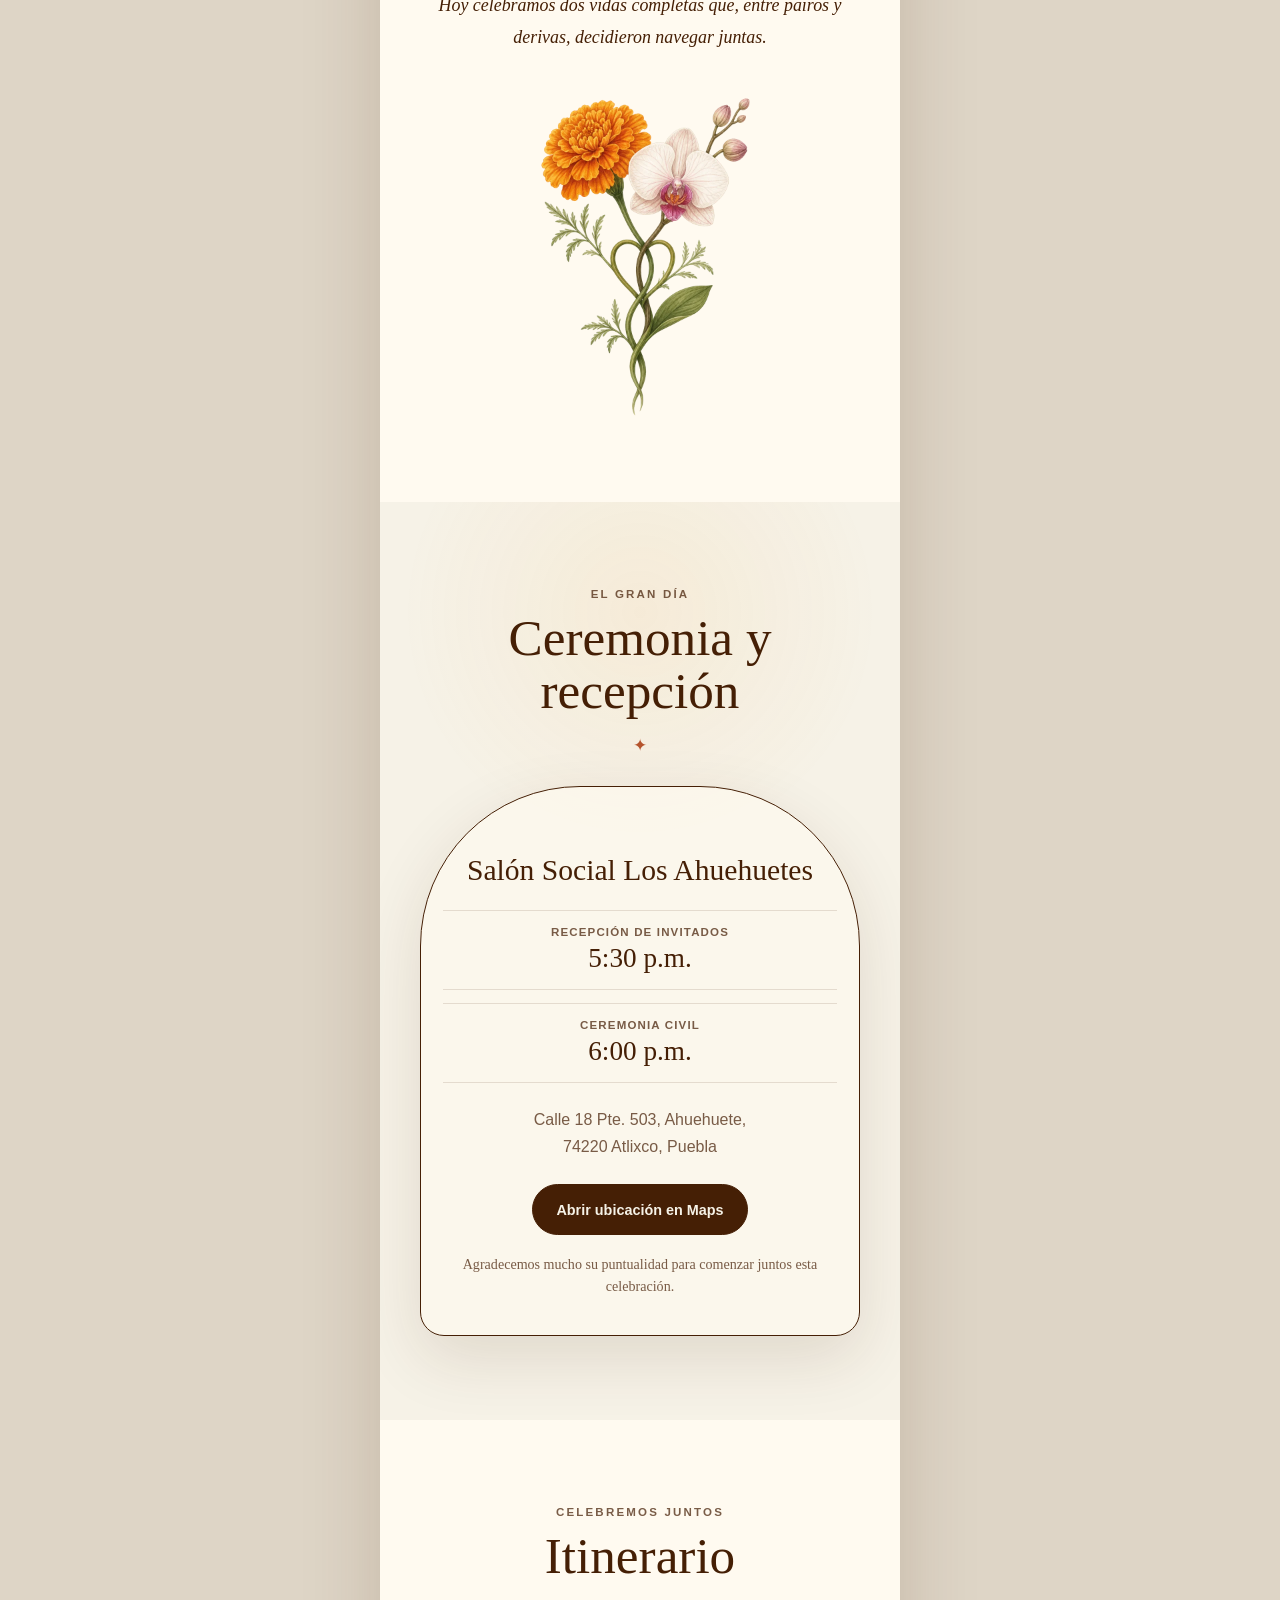
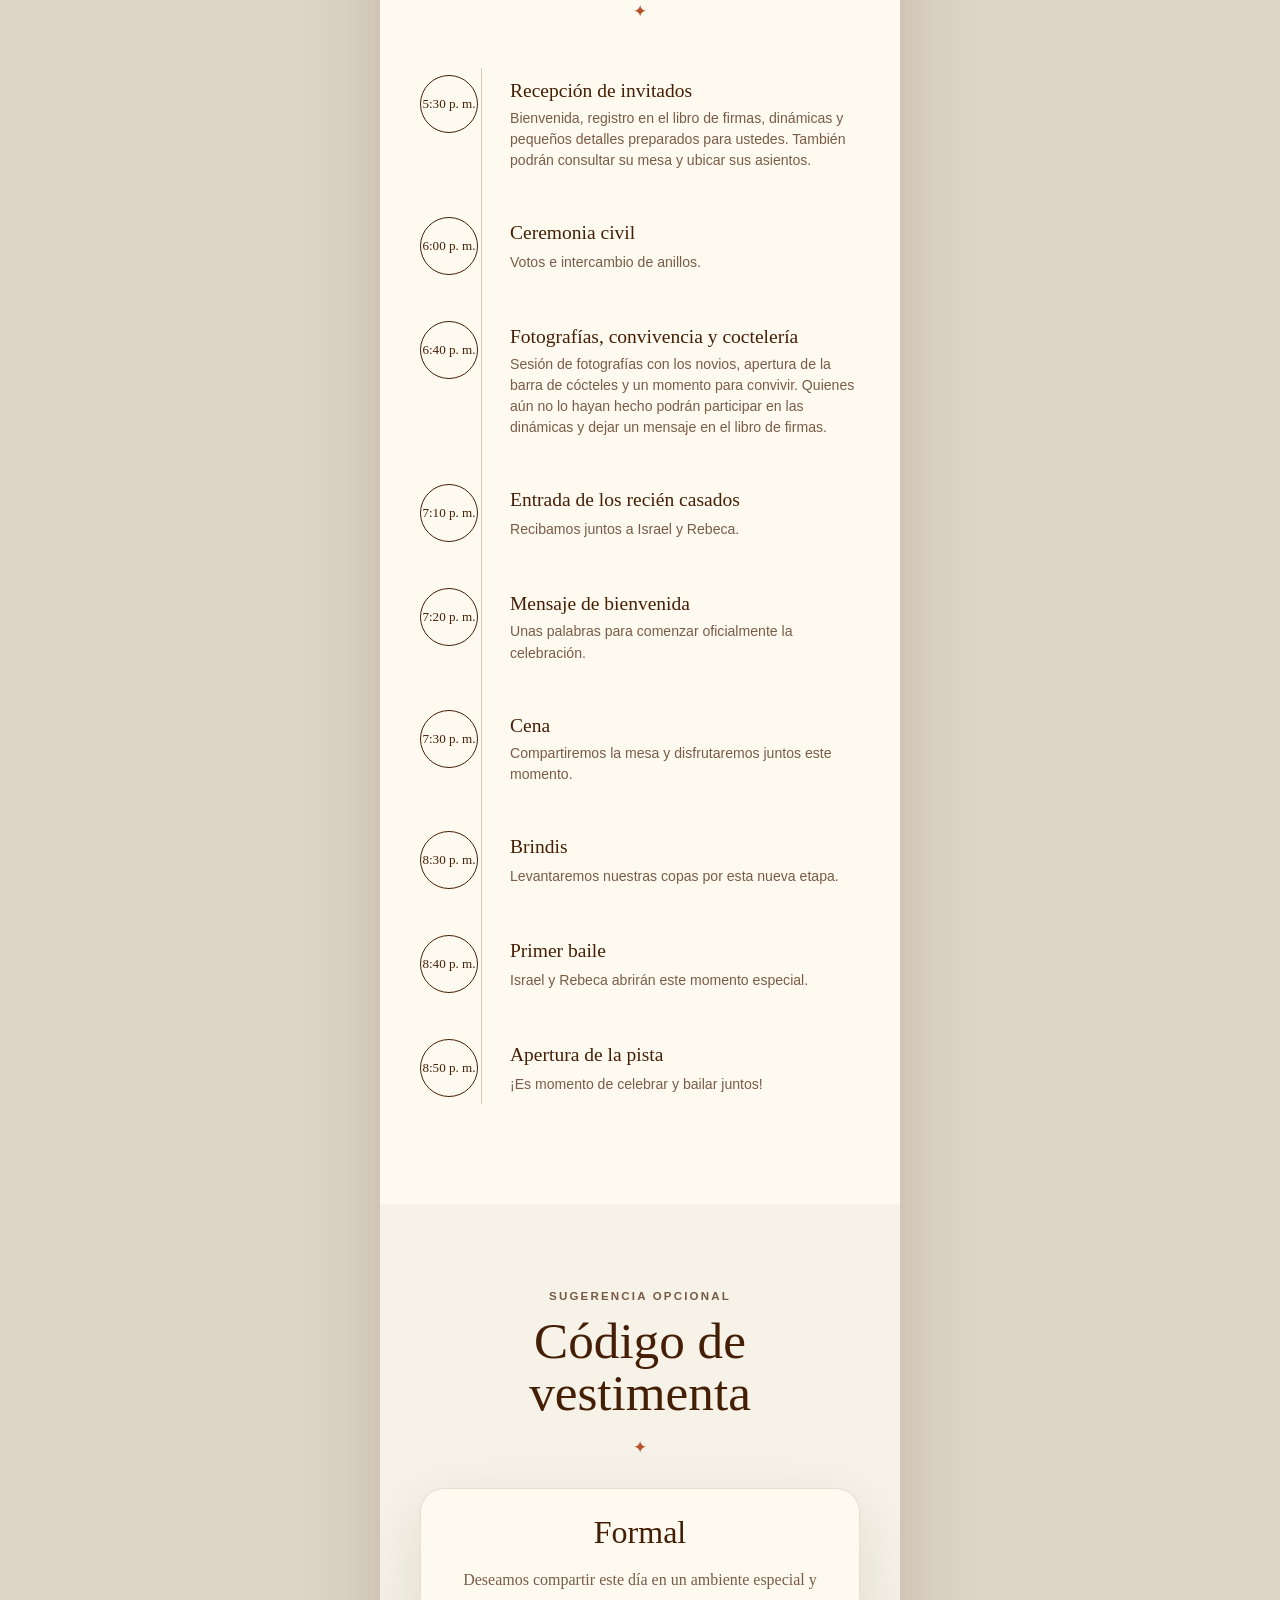
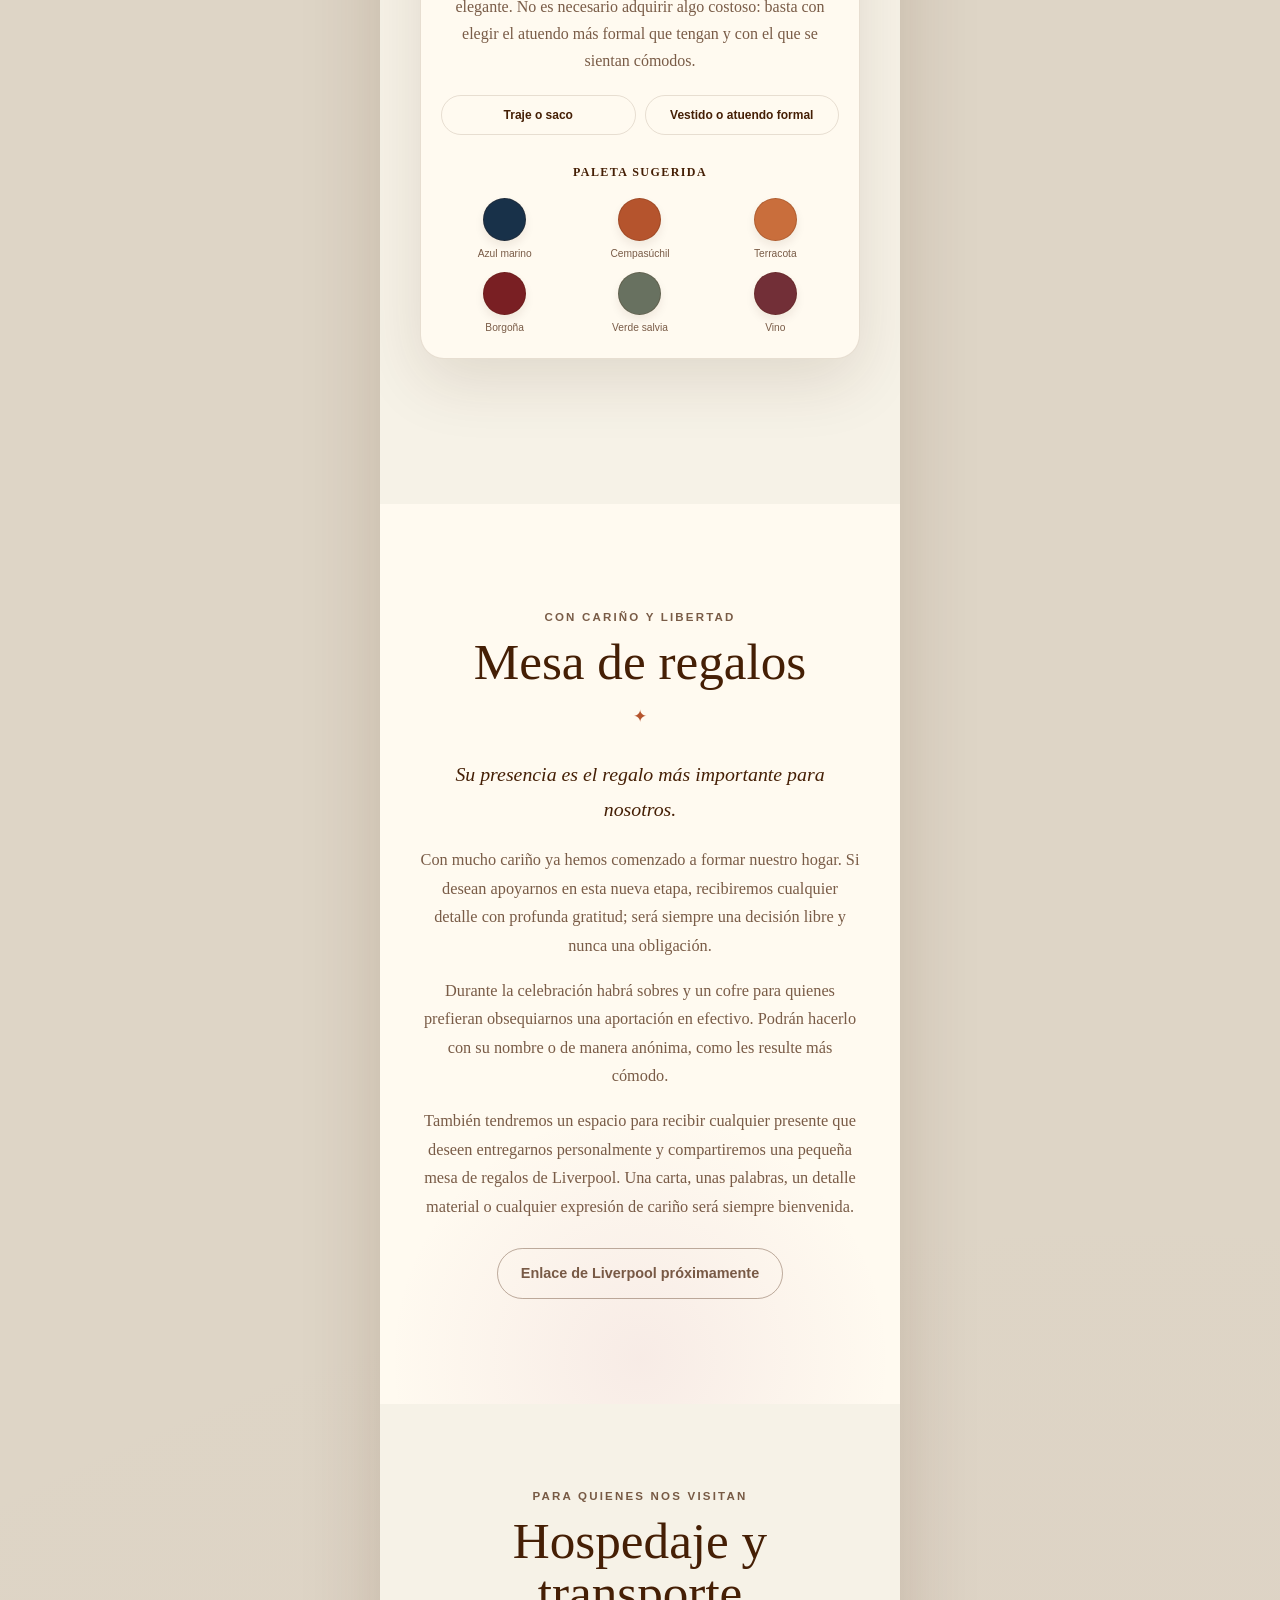
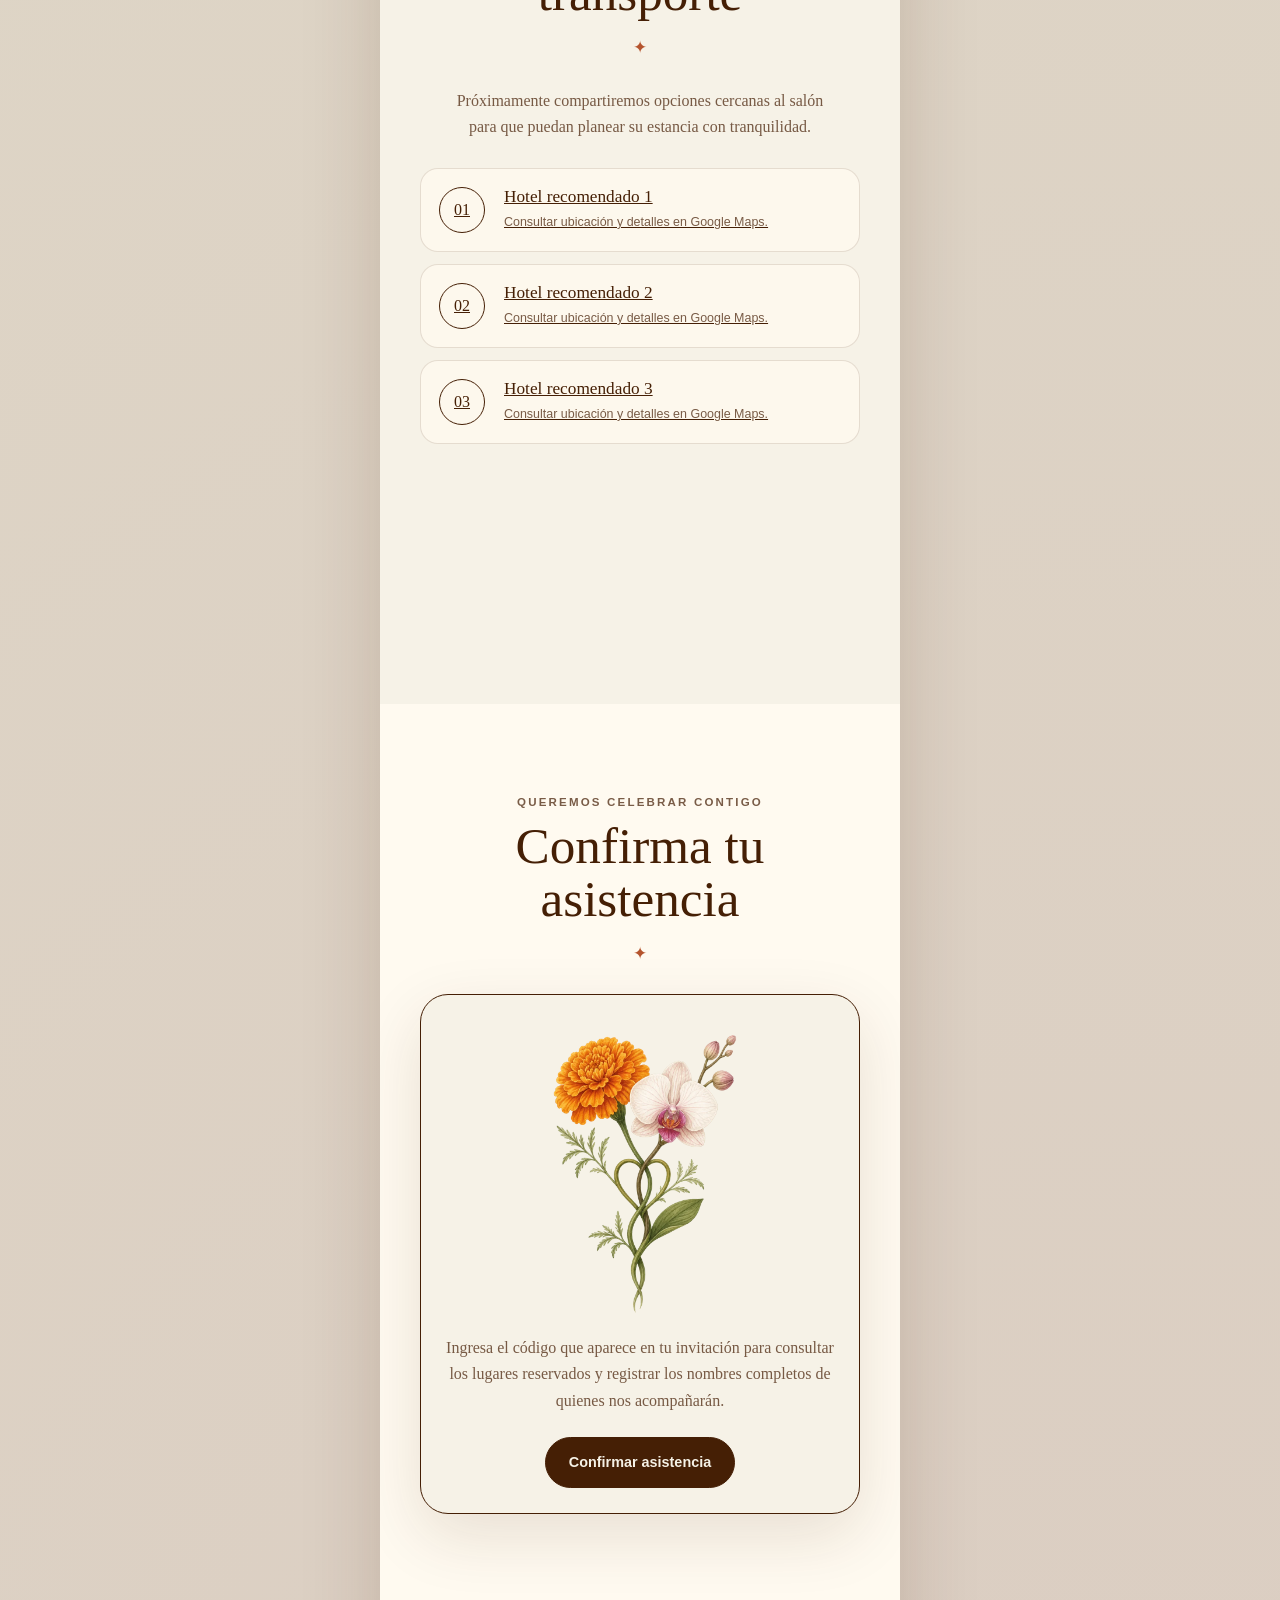
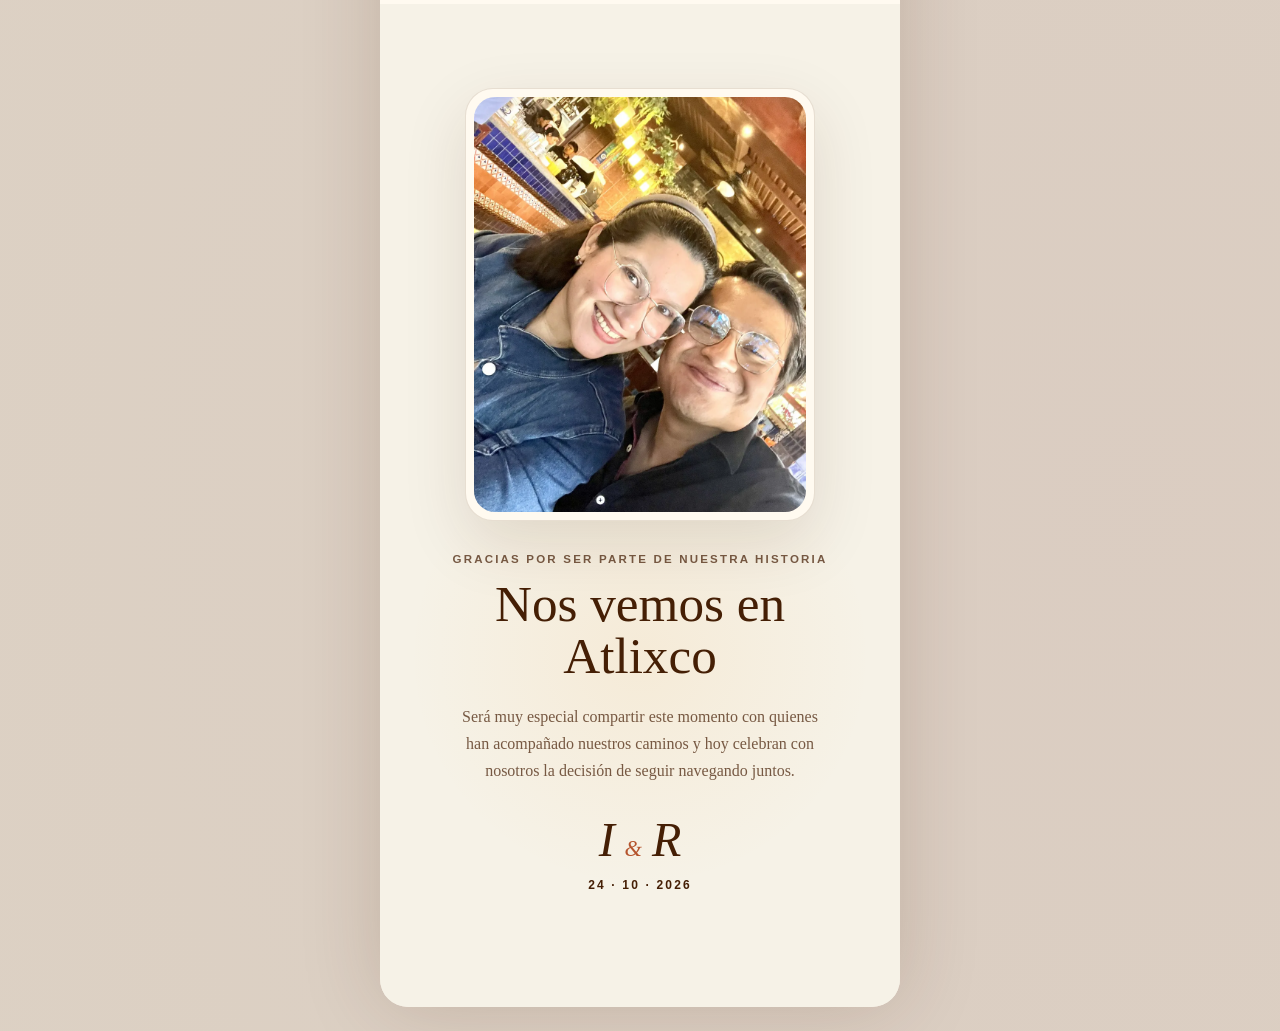
==== commit d85b9799: "Update index.html" ====
--- a/index.html
+++ b/index.html
@@ -397,23 +397,39 @@
           </p>
 
           <div class="lodging-grid">
-            <article class="lodging-card reveal">
-              <span>01</span>
-              <strong>Hotel recomendado</strong>
-              <p>Enlace y ubicación próximamente.</p>
-            </article>
-            <article class="lodging-card reveal">
-              <span>02</span>
-              <strong>Hotel recomendado</strong>
-              <p>Enlace y ubicación próximamente.</p>
-            </article>
-            <article class="lodging-card reveal">
-              <span>03</span>
-              <strong>Traslado o transporte</strong>
-              <p>Información próximamente.</p>
-            </article>
-          </div>
-        </div>
+  <a
+    class="lodging-card reveal"
+    href="https://maps.app.goo.gl/qLSBxgrJSwq6woCj9"
+    target="_blank"
+    rel="noopener noreferrer"
+  >
+    <span>01</span>
+    <strong>Hotel recomendado 1</strong>
+    <p>Consultar ubicación y detalles en Google Maps.</p>
+  </a>
+
+  <a
+    class="lodging-card reveal"
+    href="https://maps.app.goo.gl/akCnVgtiVfGZSqRq8"
+    target="_blank"
+    rel="noopener noreferrer"
+  >
+    <span>02</span>
+    <strong>Hotel recomendado 2</strong>
+    <p>Consultar ubicación y detalles en Google Maps.</p>
+  </a>
+
+  <a
+    class="lodging-card reveal"
+    href="https://maps.app.goo.gl/BJr967RnfSRDNZmh6"
+    target="_blank"
+    rel="noopener noreferrer"
+  >
+    <span>03</span>
+    <strong>Hotel recomendado 3</strong>
+    <p>Consultar ubicación y detalles en Google Maps.</p>
+  </a>
+</div>
       </section>
 
       <section id="confirmacion" class="section rsvp-section">
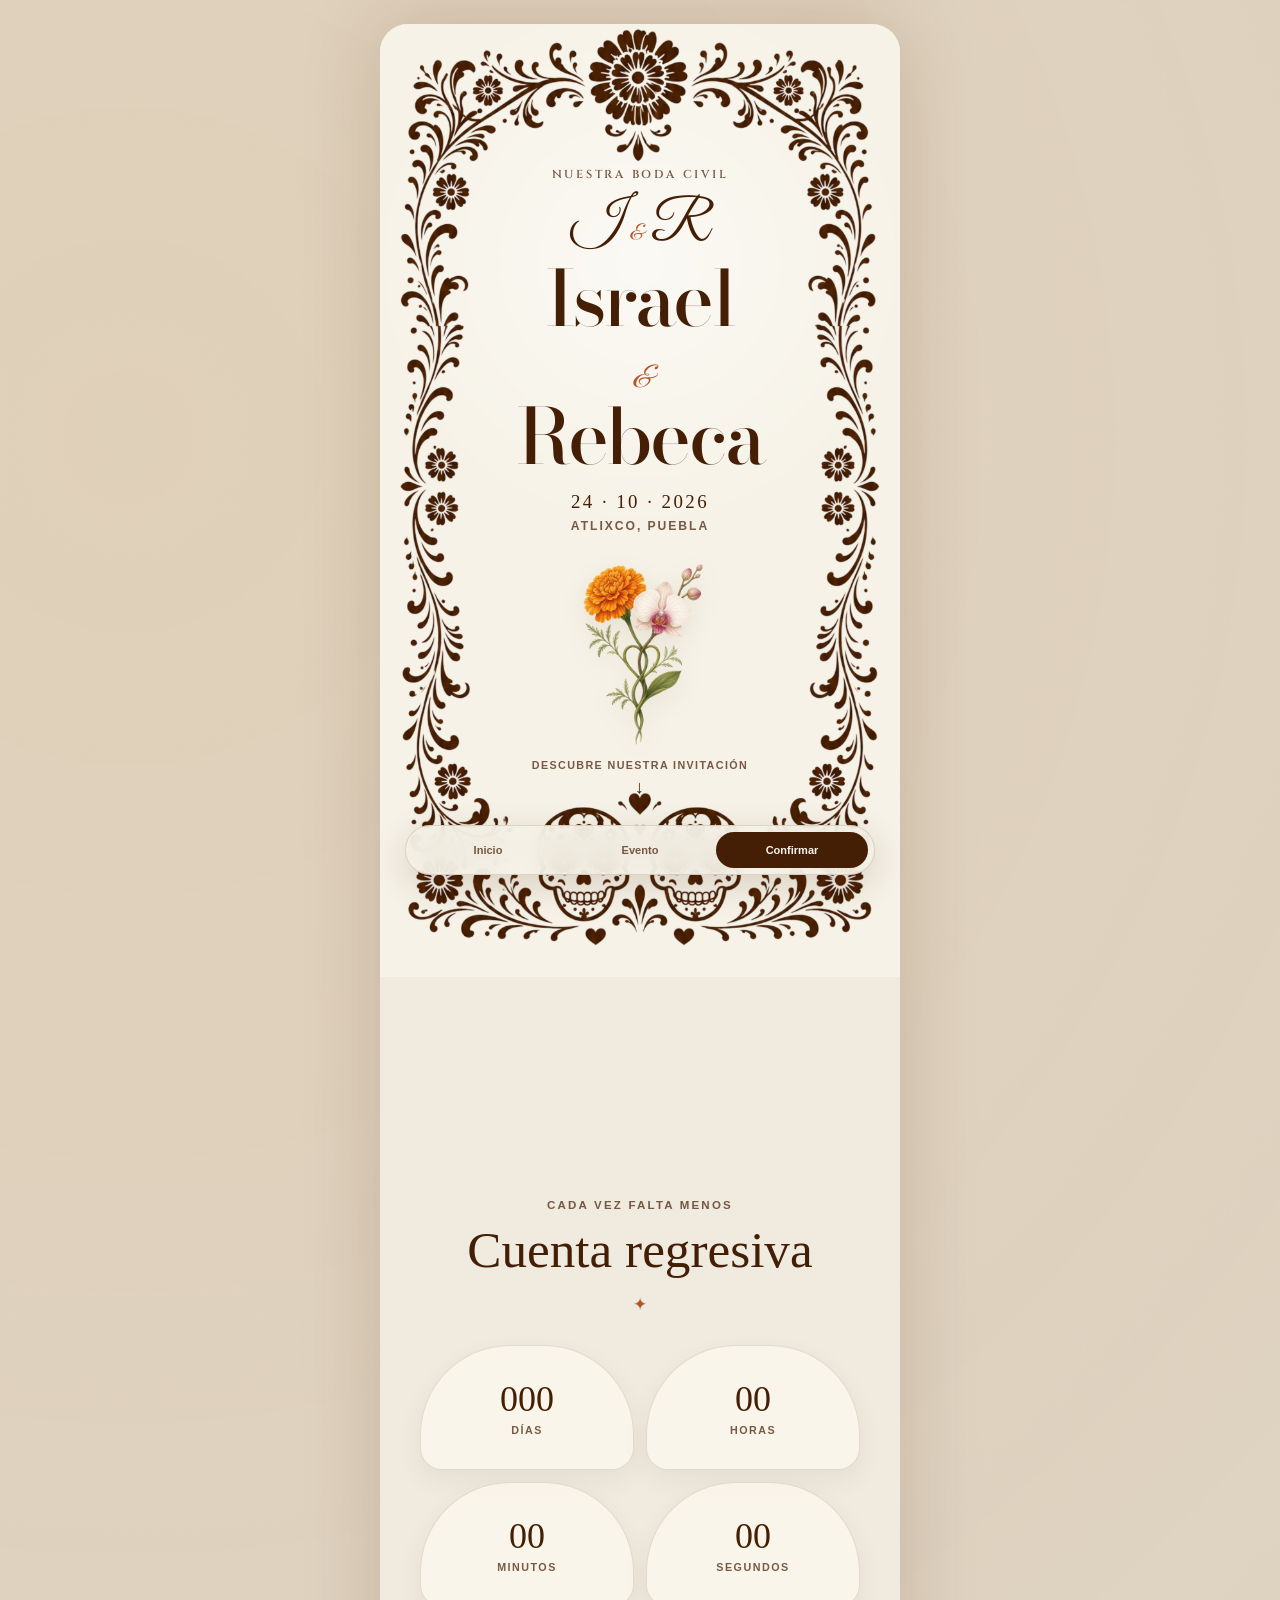
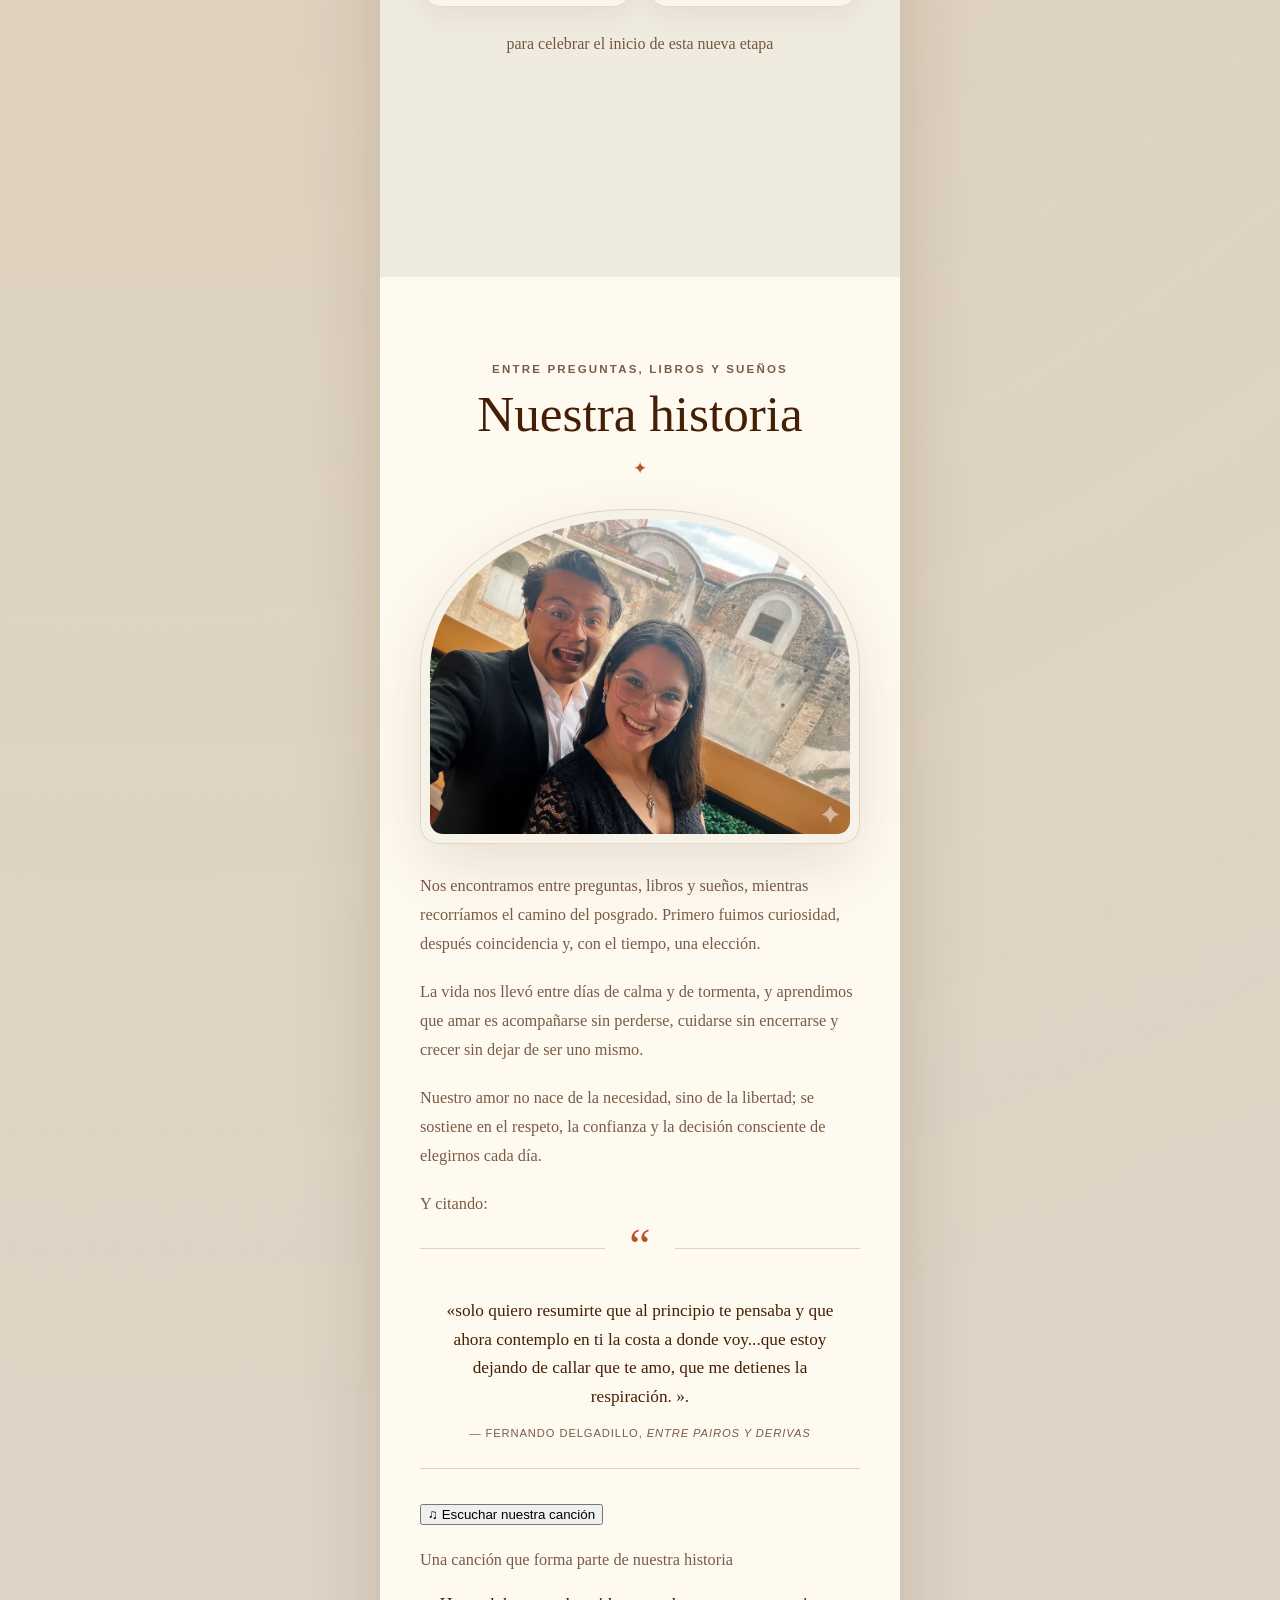
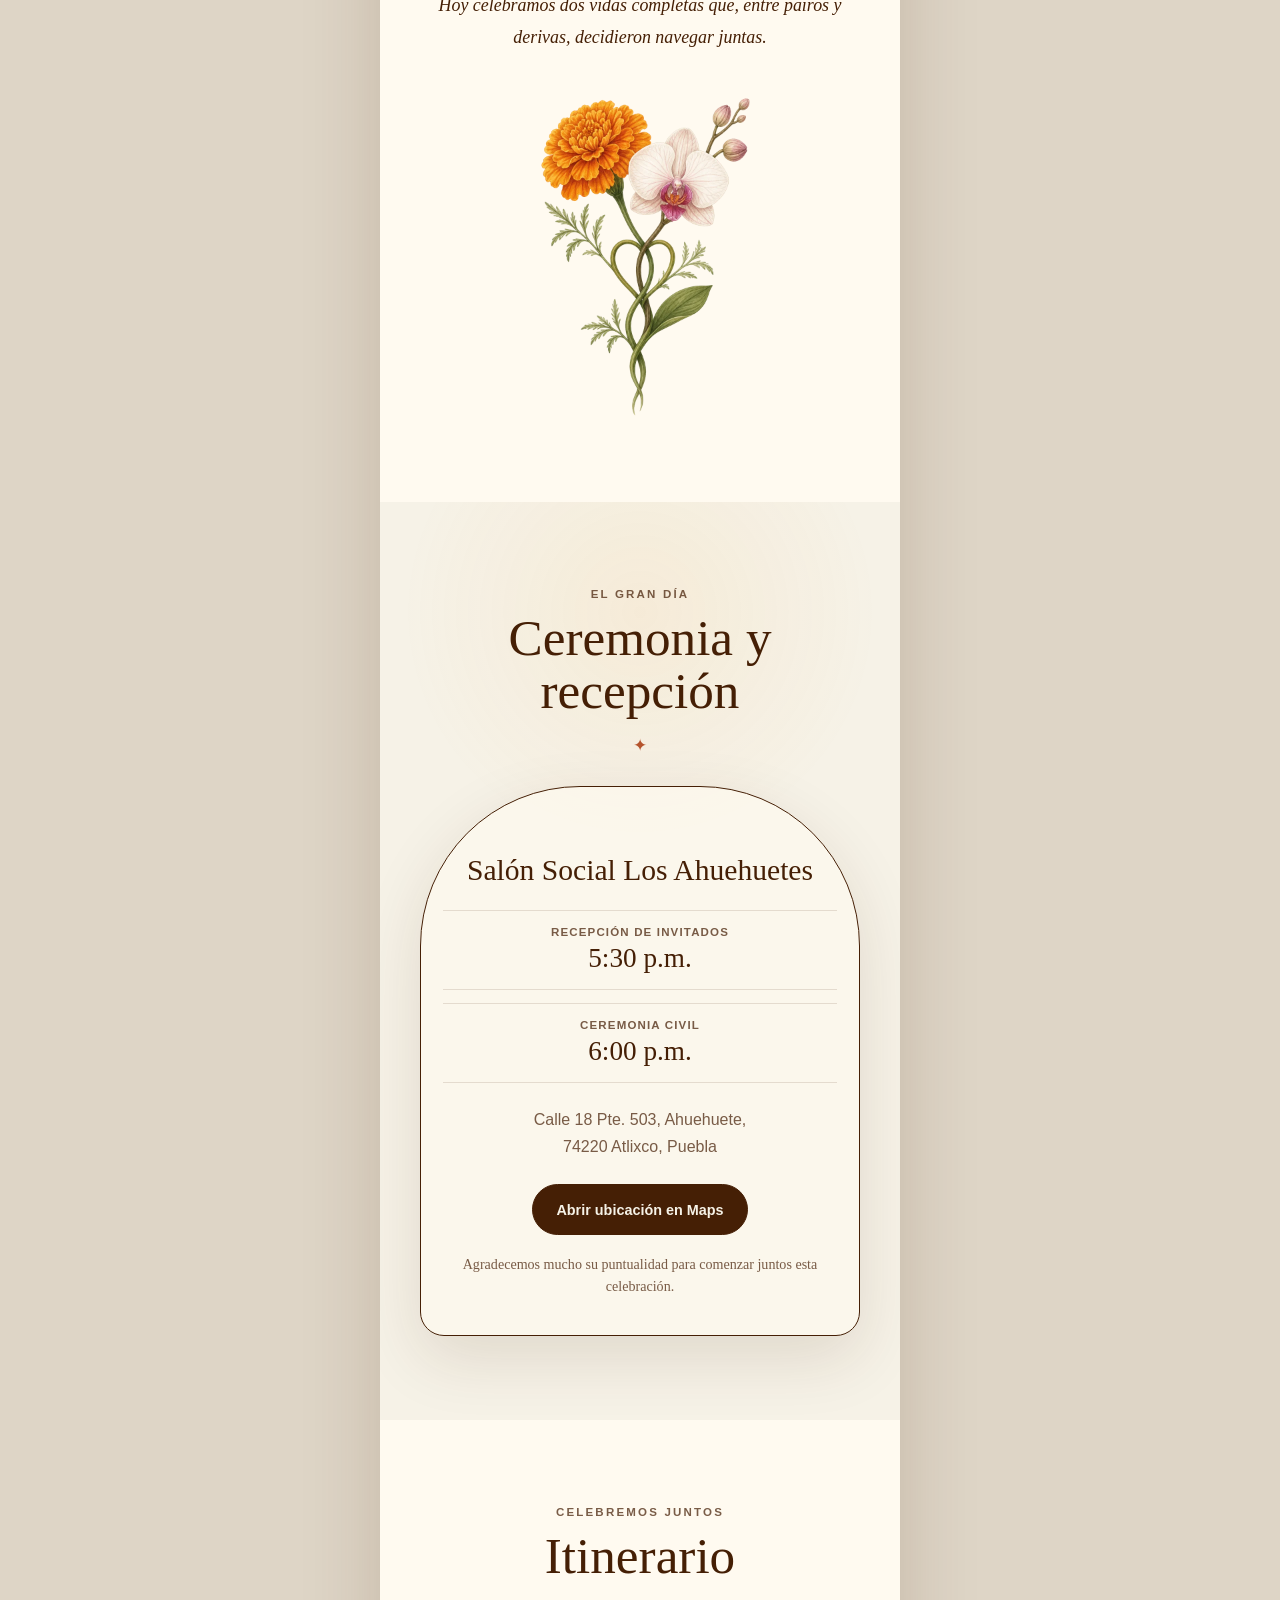
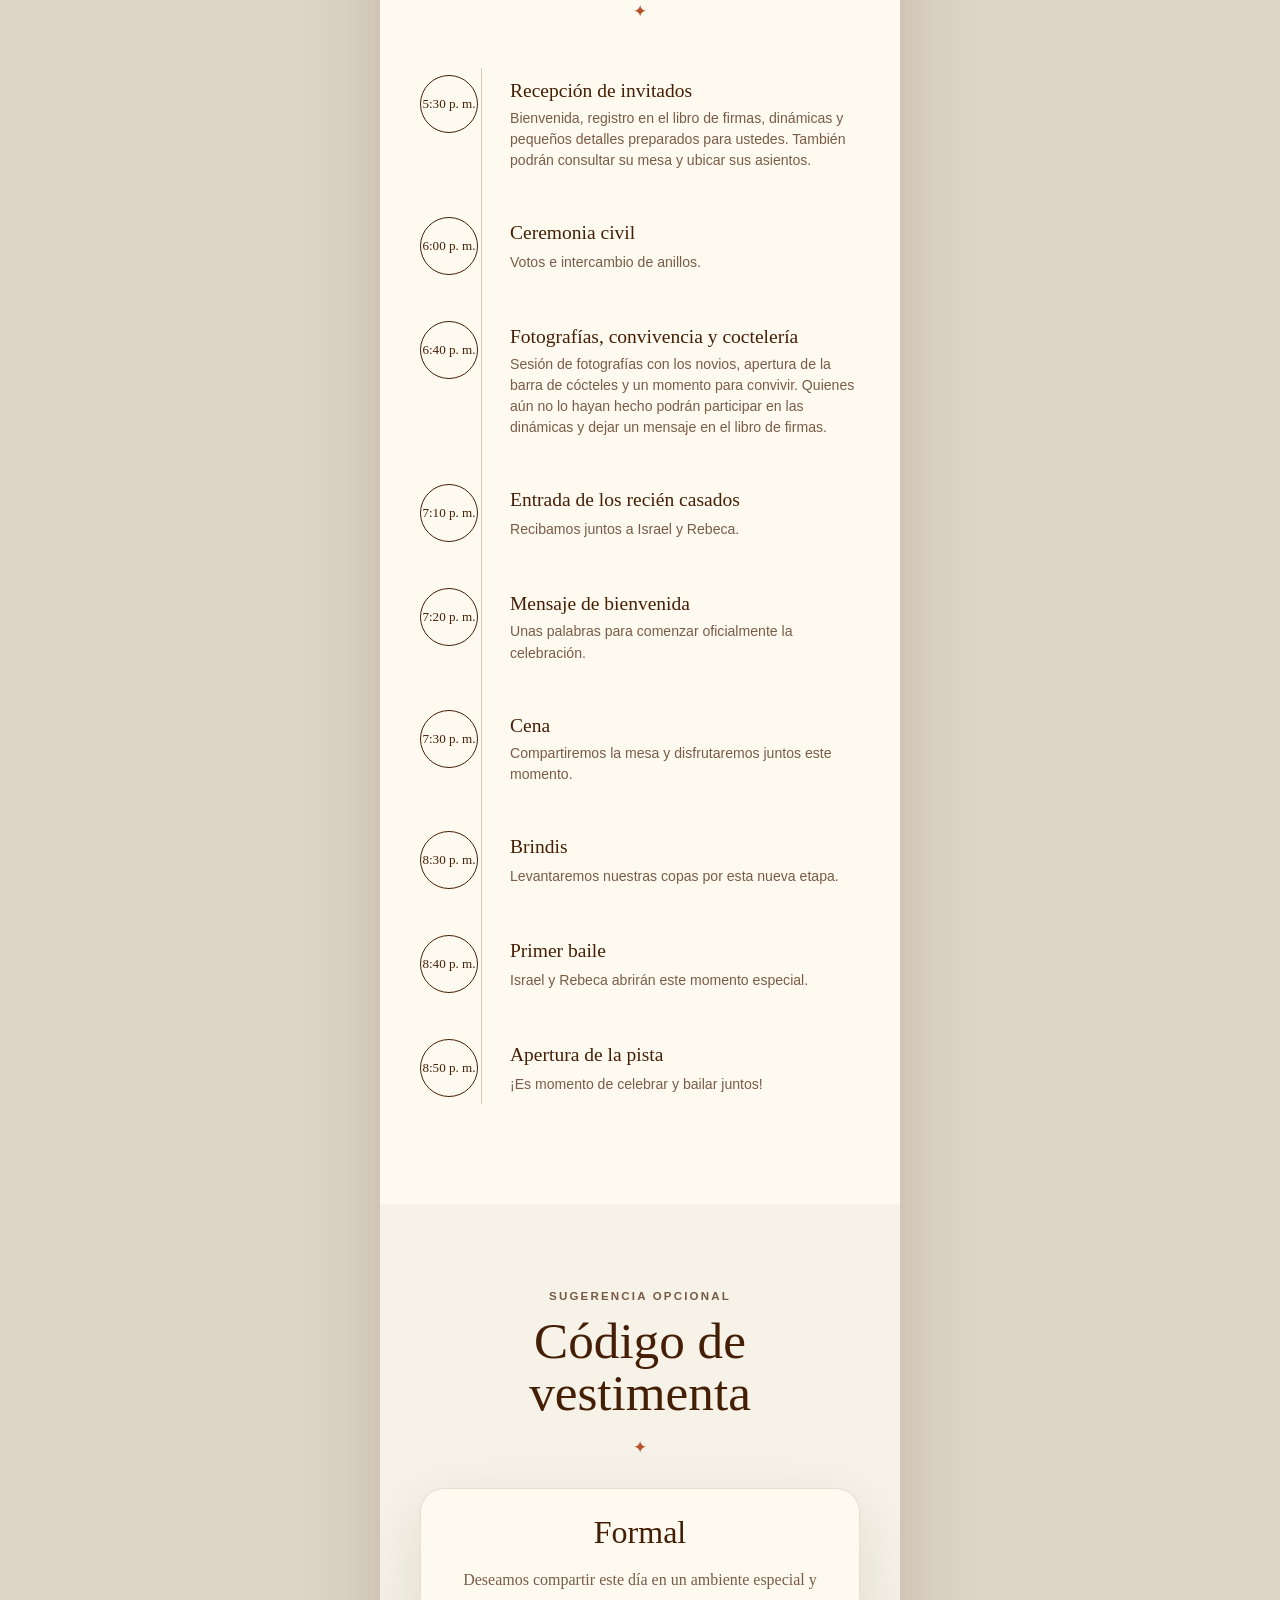
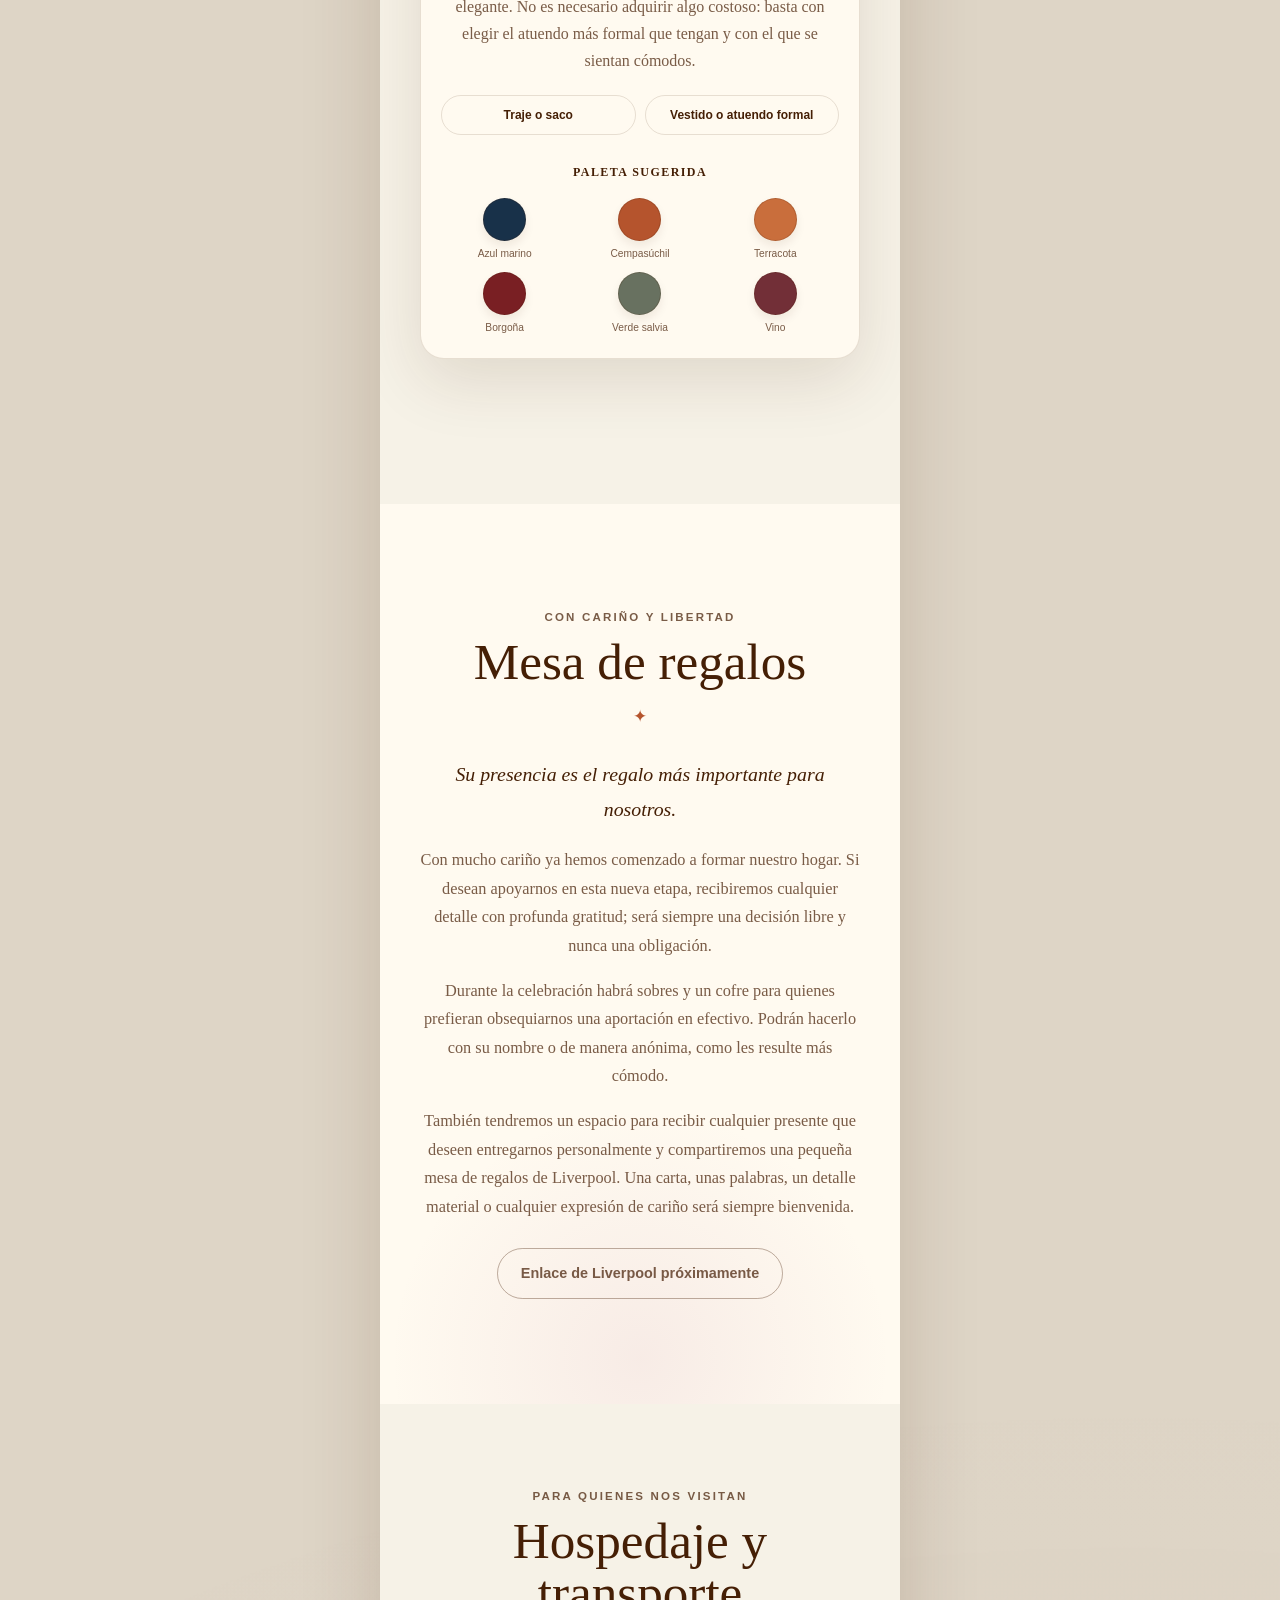
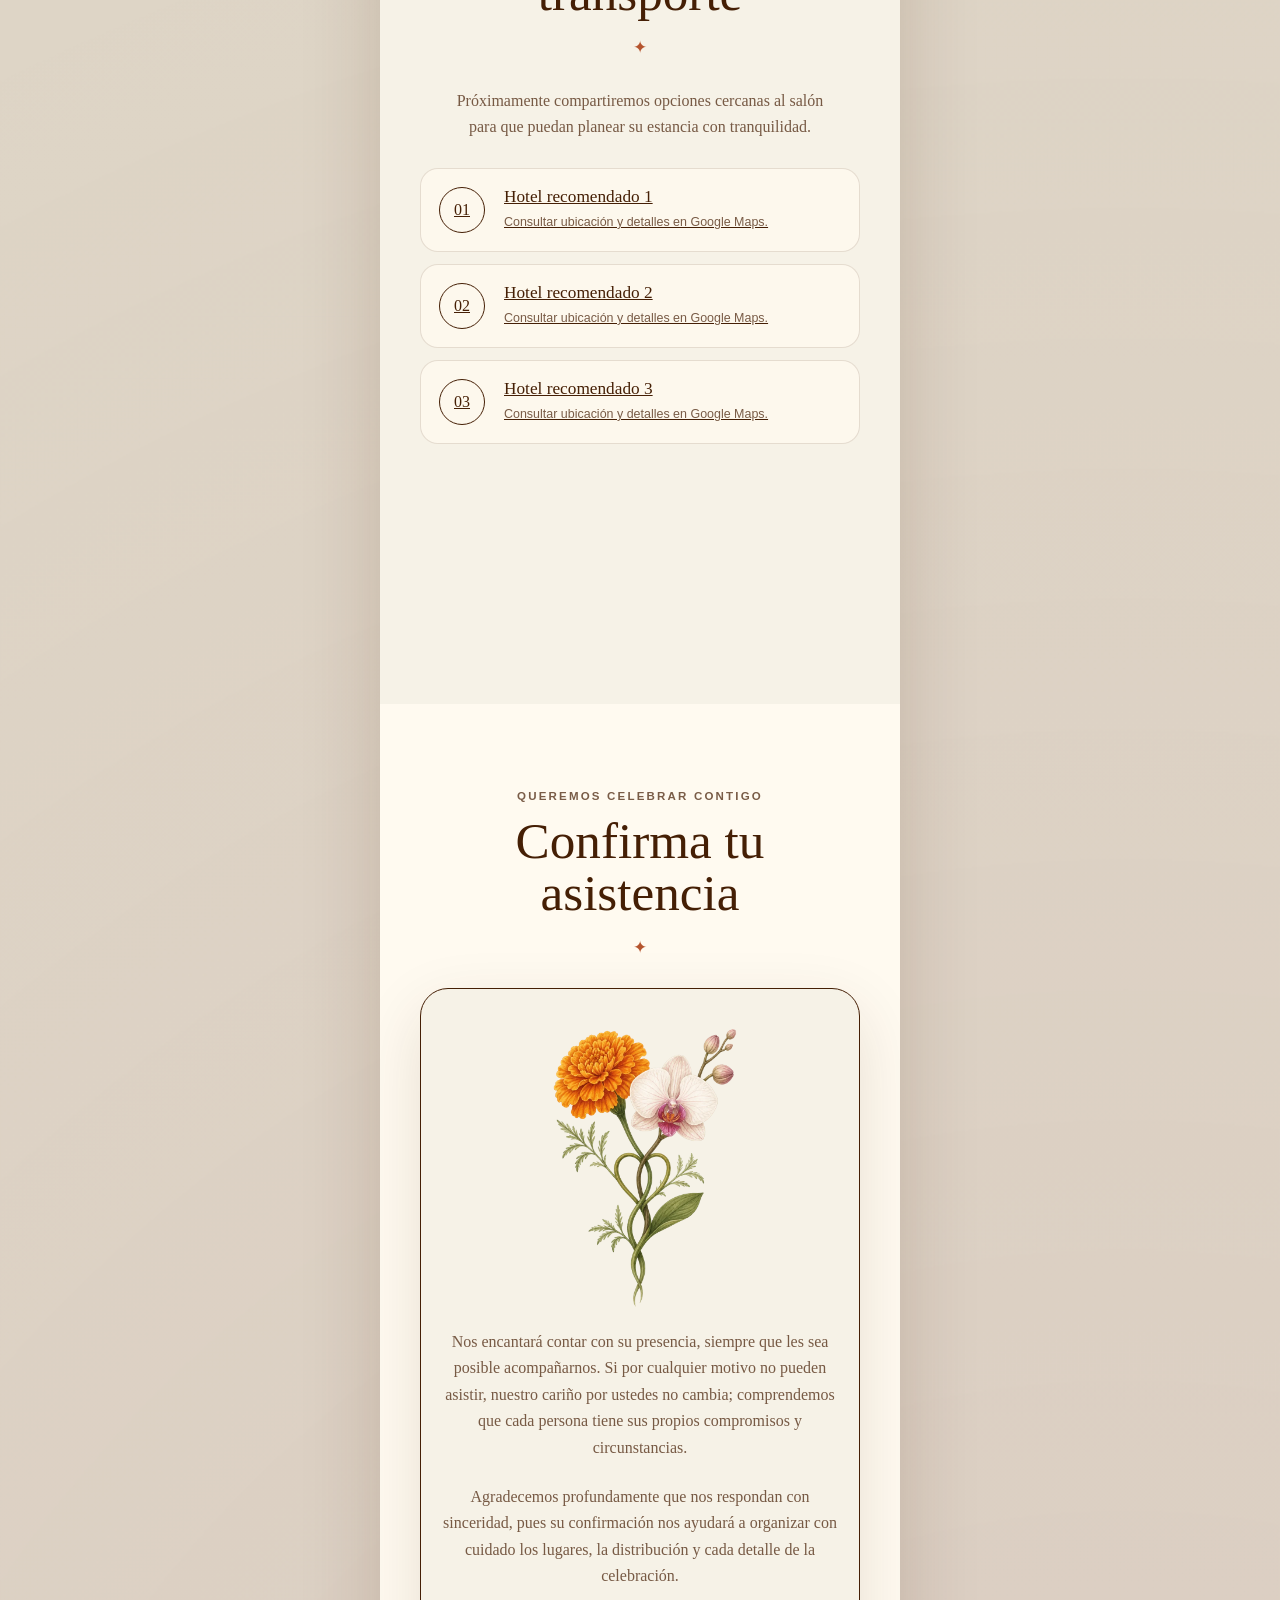
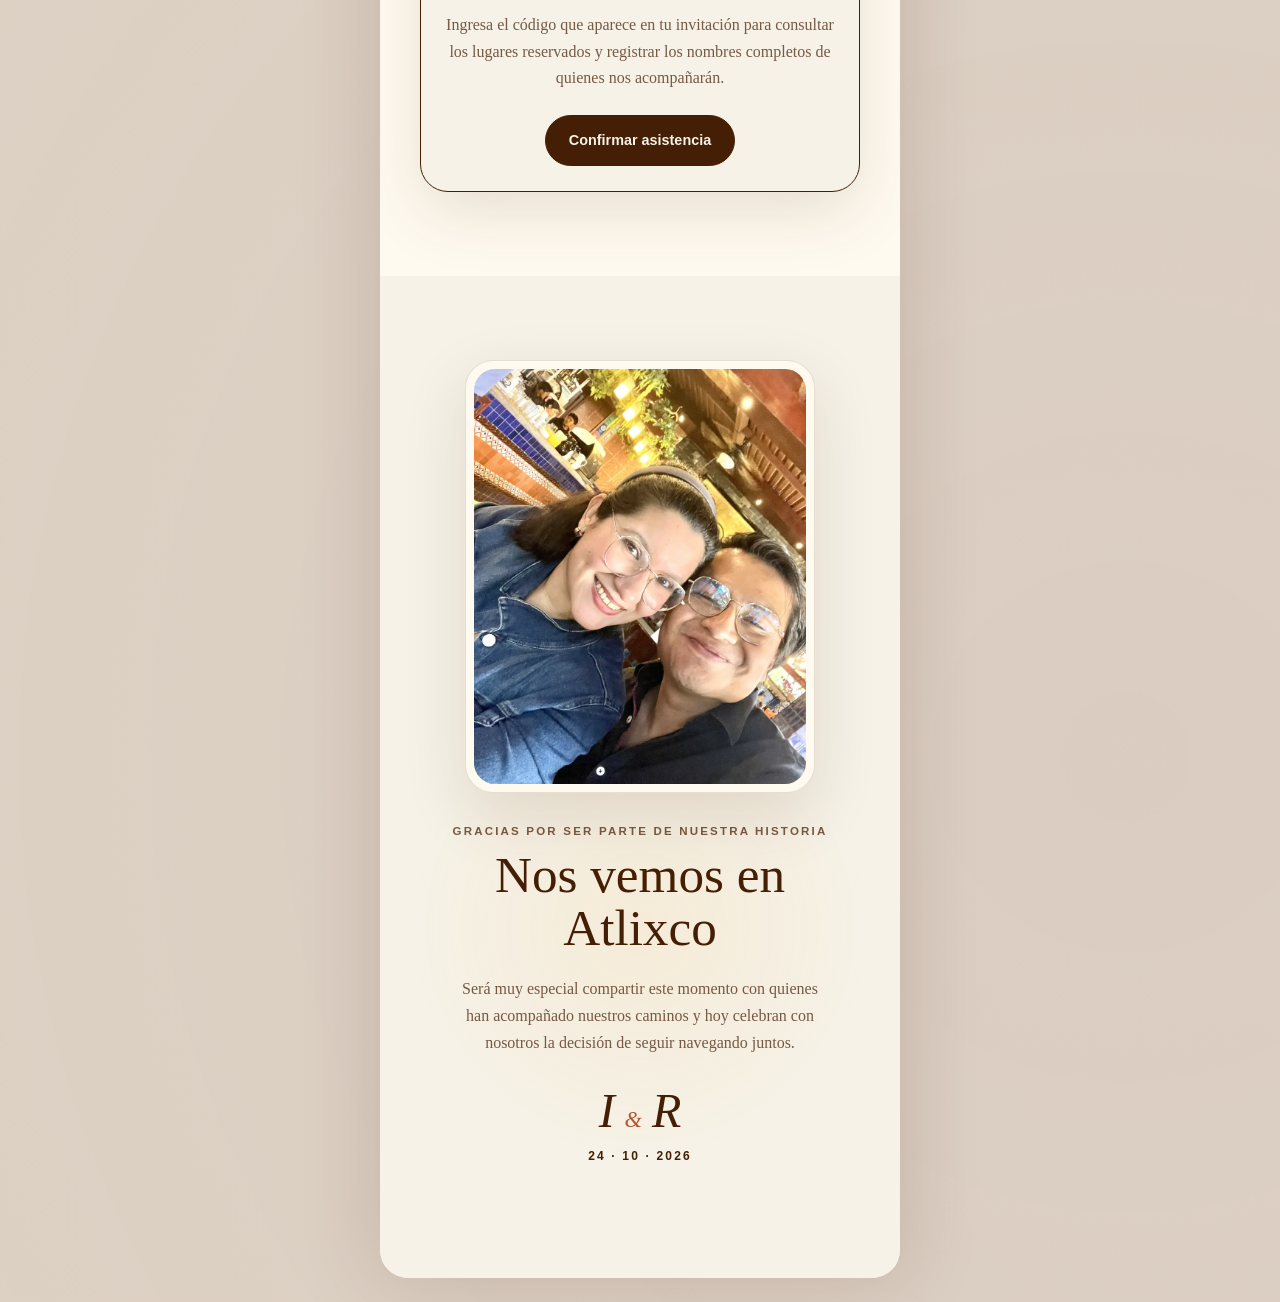
==== commit e4f92129: "Update index.html" ====
--- a/index.html
+++ b/index.html
@@ -438,25 +438,40 @@
           <h2 class="reveal">Confirma tu asistencia</h2>
           <div class="divider reveal" aria-hidden="true">✦</div>
 
-          <div class="rsvp-card reveal">
-            <img
-              src="assets/cempasuchil-orquidea.webp"
-              alt=""
-              aria-hidden="true"
-              loading="lazy"
-            >
-            <p>
-              Ingresa el código que aparece en tu invitación para consultar los
-              lugares reservados y registrar los nombres completos de quienes
-              nos acompañarán.
-            </p>
-            <a
-              class="button"
-              href="https://panduquis.github.io/confirmacion-boda/"
-            >
-              Confirmar asistencia
-            </a>
-          </div>
+         <div class="rsvp-card reveal">
+  <img
+    src="assets/cempasuchil-orquidea.webp"
+    alt=""
+    aria-hidden="true"
+    loading="lazy"
+  >
+
+  <p class="rsvp-empathy">
+    Nos encantará contar con su presencia, siempre que les sea posible
+    acompañarnos. Si por cualquier motivo no pueden asistir, nuestro
+    cariño por ustedes no cambia; comprendemos que cada persona tiene
+    sus propios compromisos y circunstancias.
+  </p>
+
+  <p class="rsvp-empathy">
+    Agradecemos profundamente que nos respondan con sinceridad, pues
+    su confirmación nos ayudará a organizar con cuidado los lugares,
+    la distribución y cada detalle de la celebración.
+  </p>
+
+  <p class="rsvp-instructions">
+    Ingresa el código que aparece en tu invitación para consultar los
+    lugares reservados y registrar los nombres completos de quienes
+    nos acompañarán.
+  </p>
+
+  <a
+    class="button"
+    href="https://panduquis.github.io/confirmacion-boda/"
+  >
+    Confirmar asistencia
+  </a>
+</div>
         </div>
       </section>
 
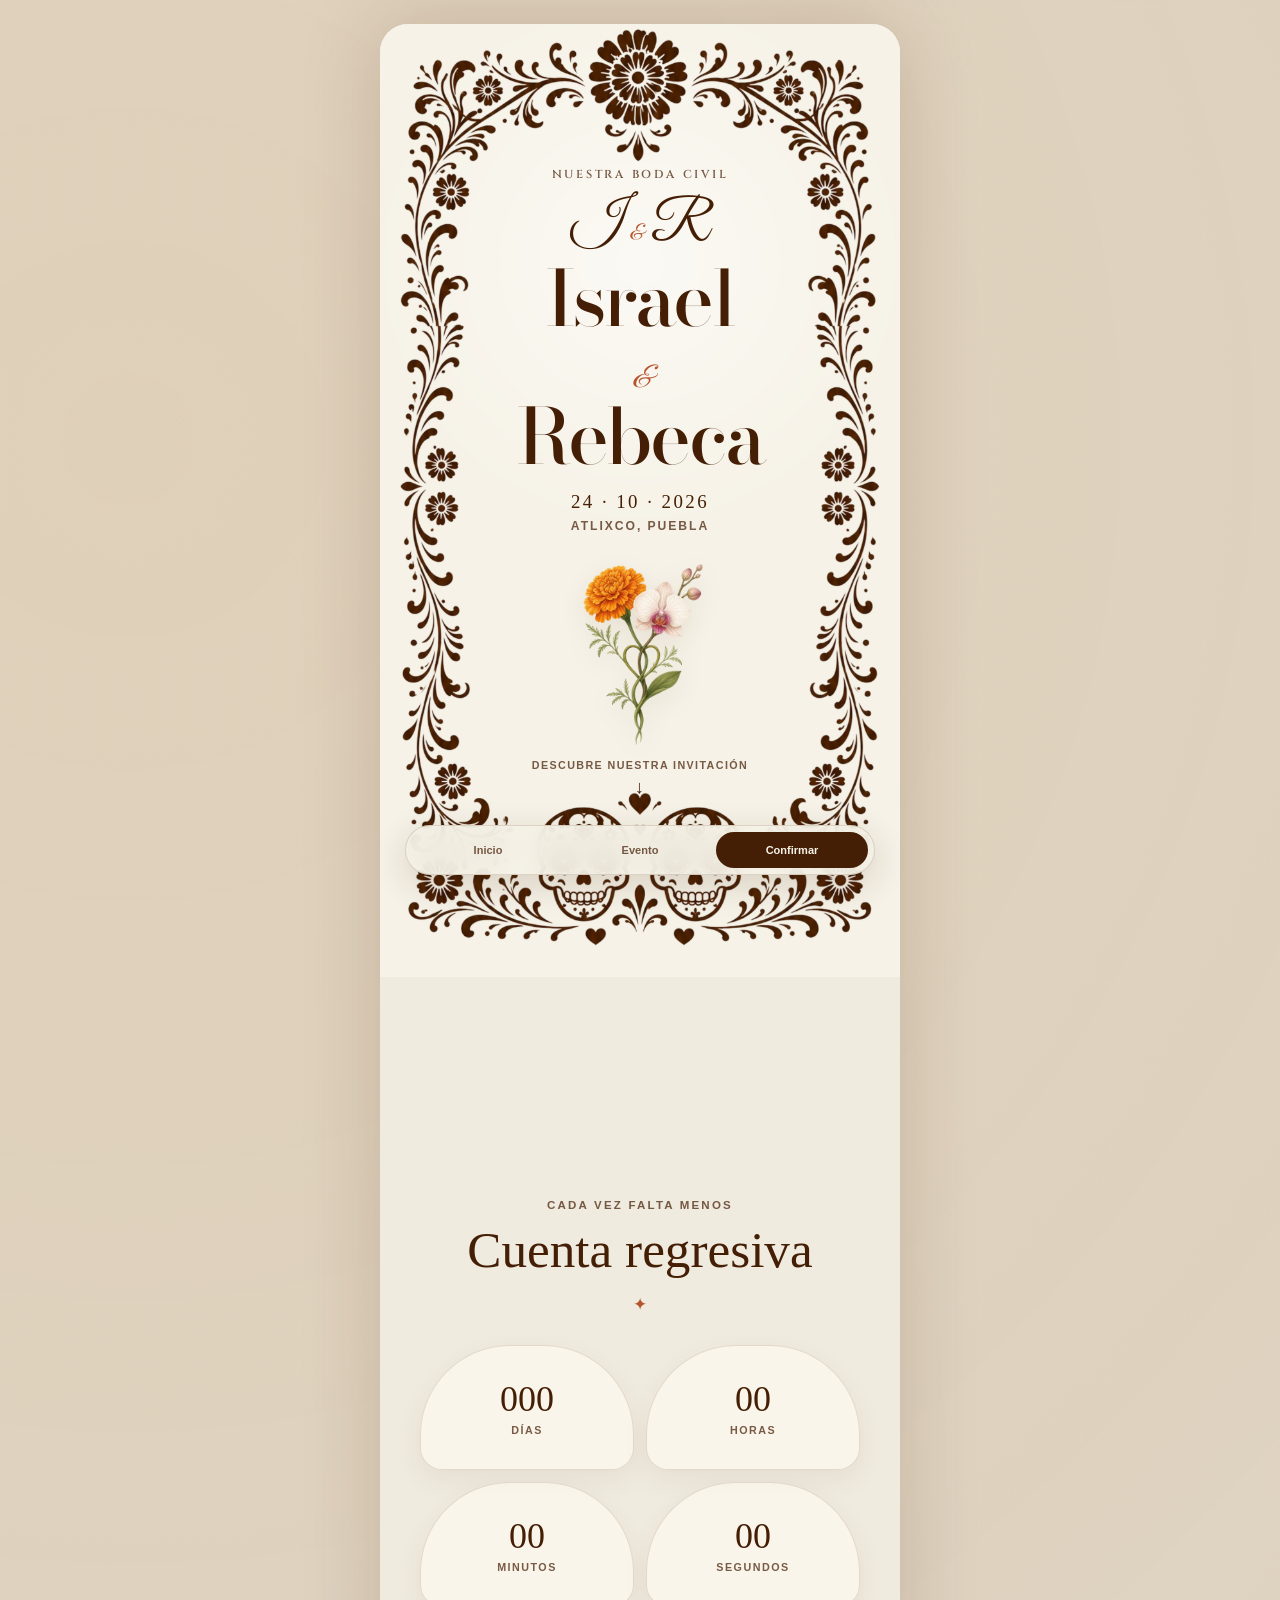
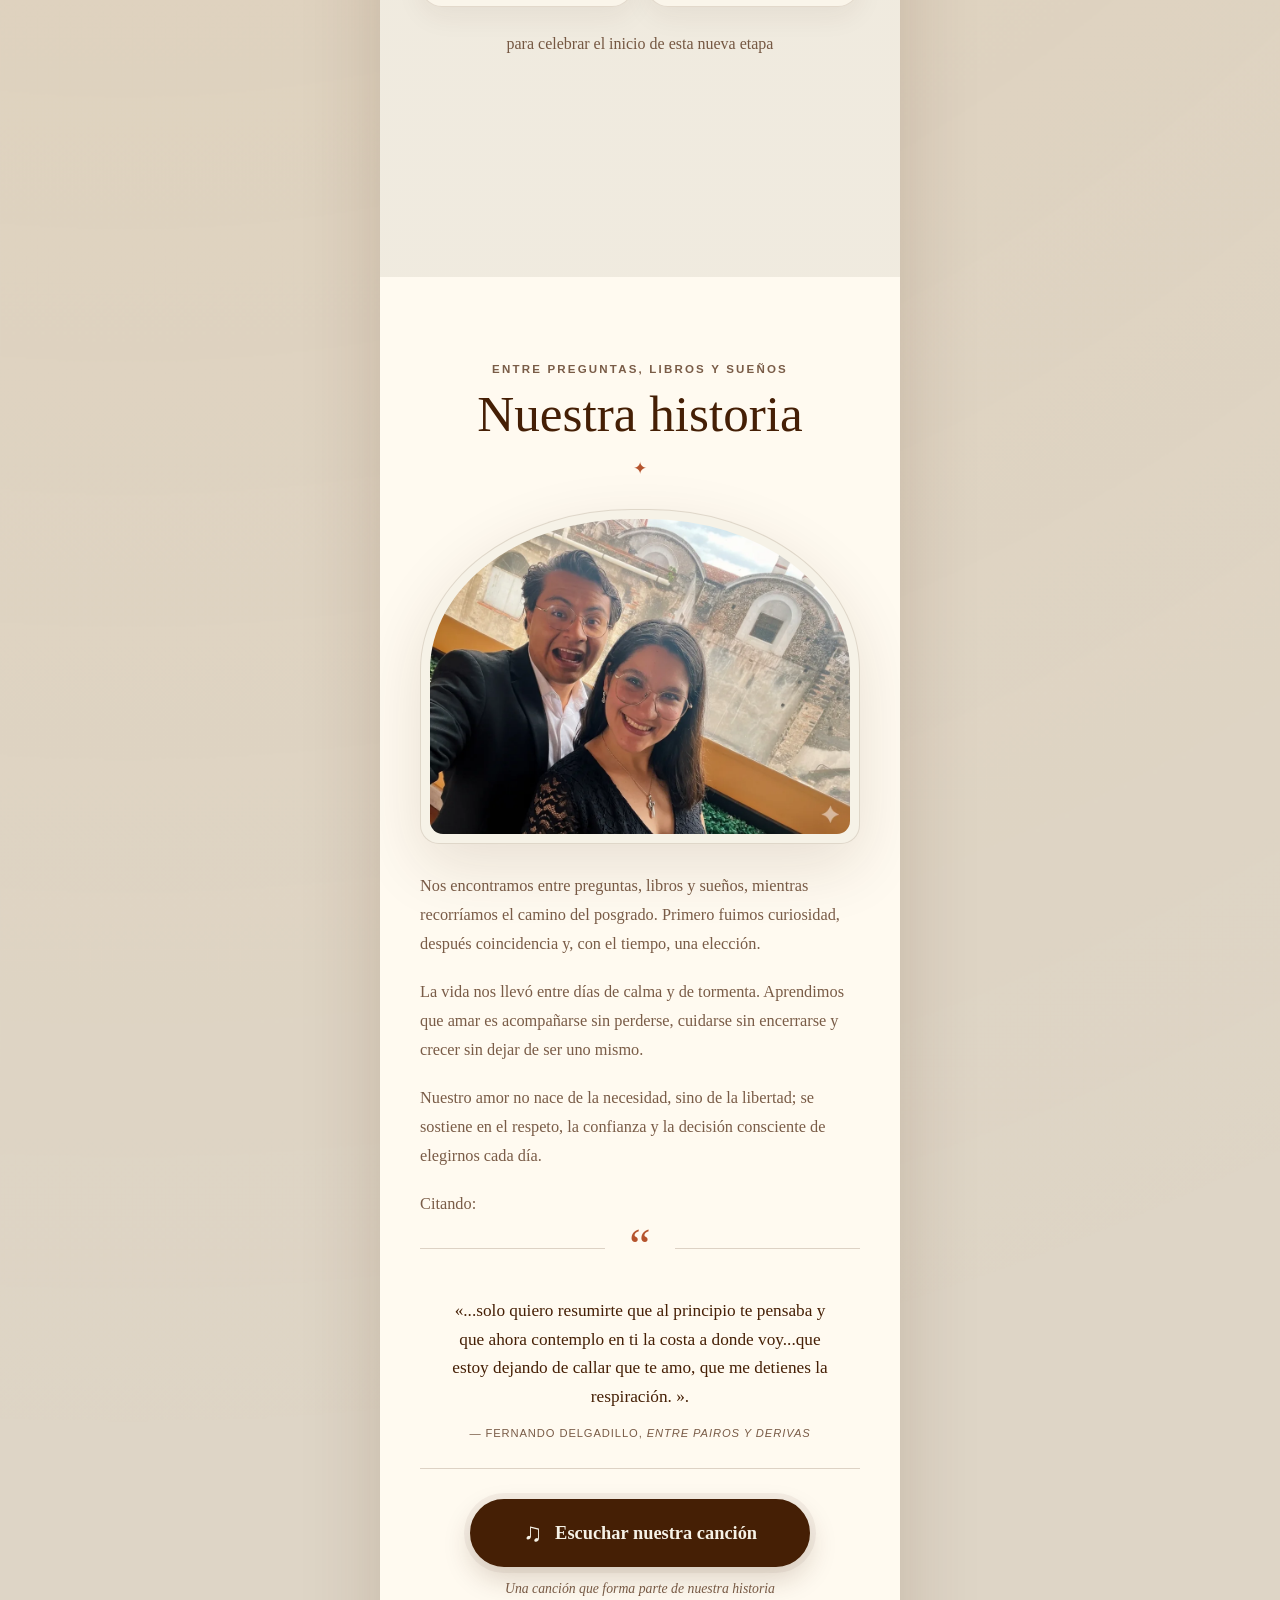
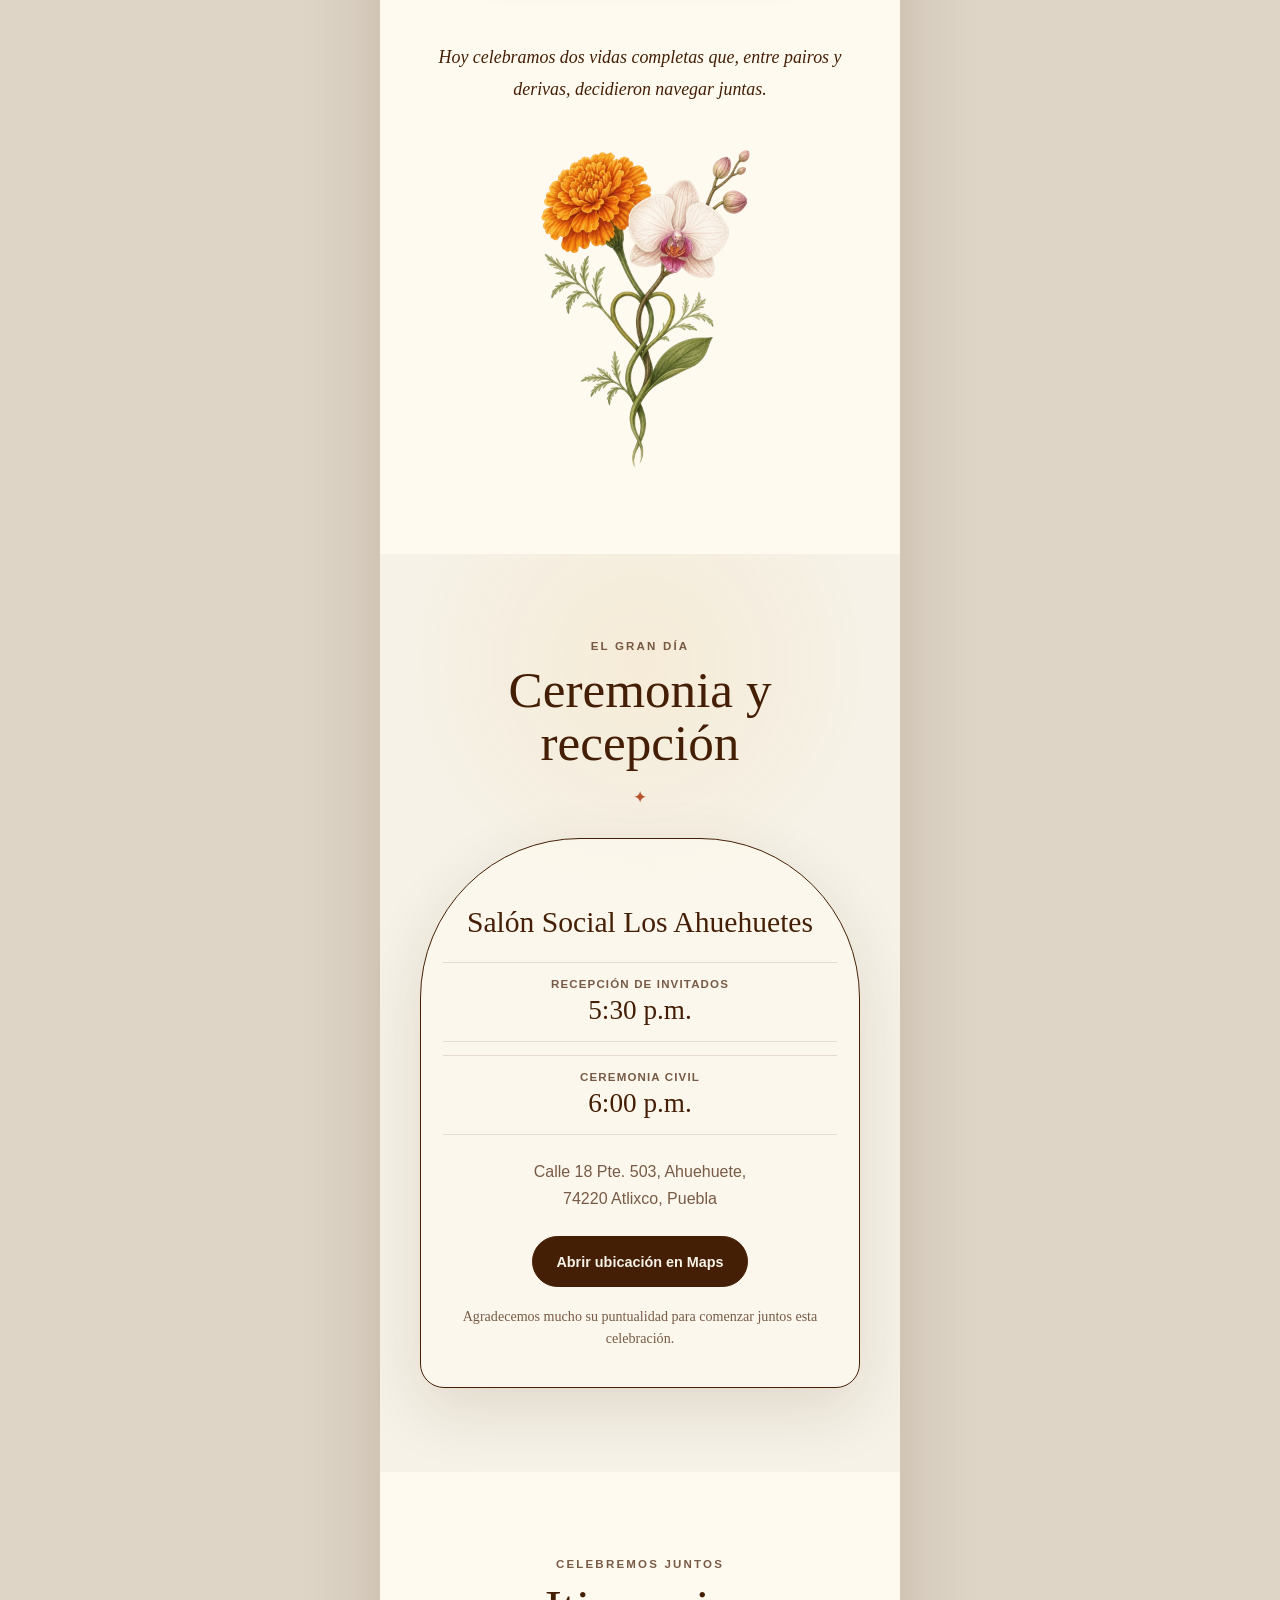
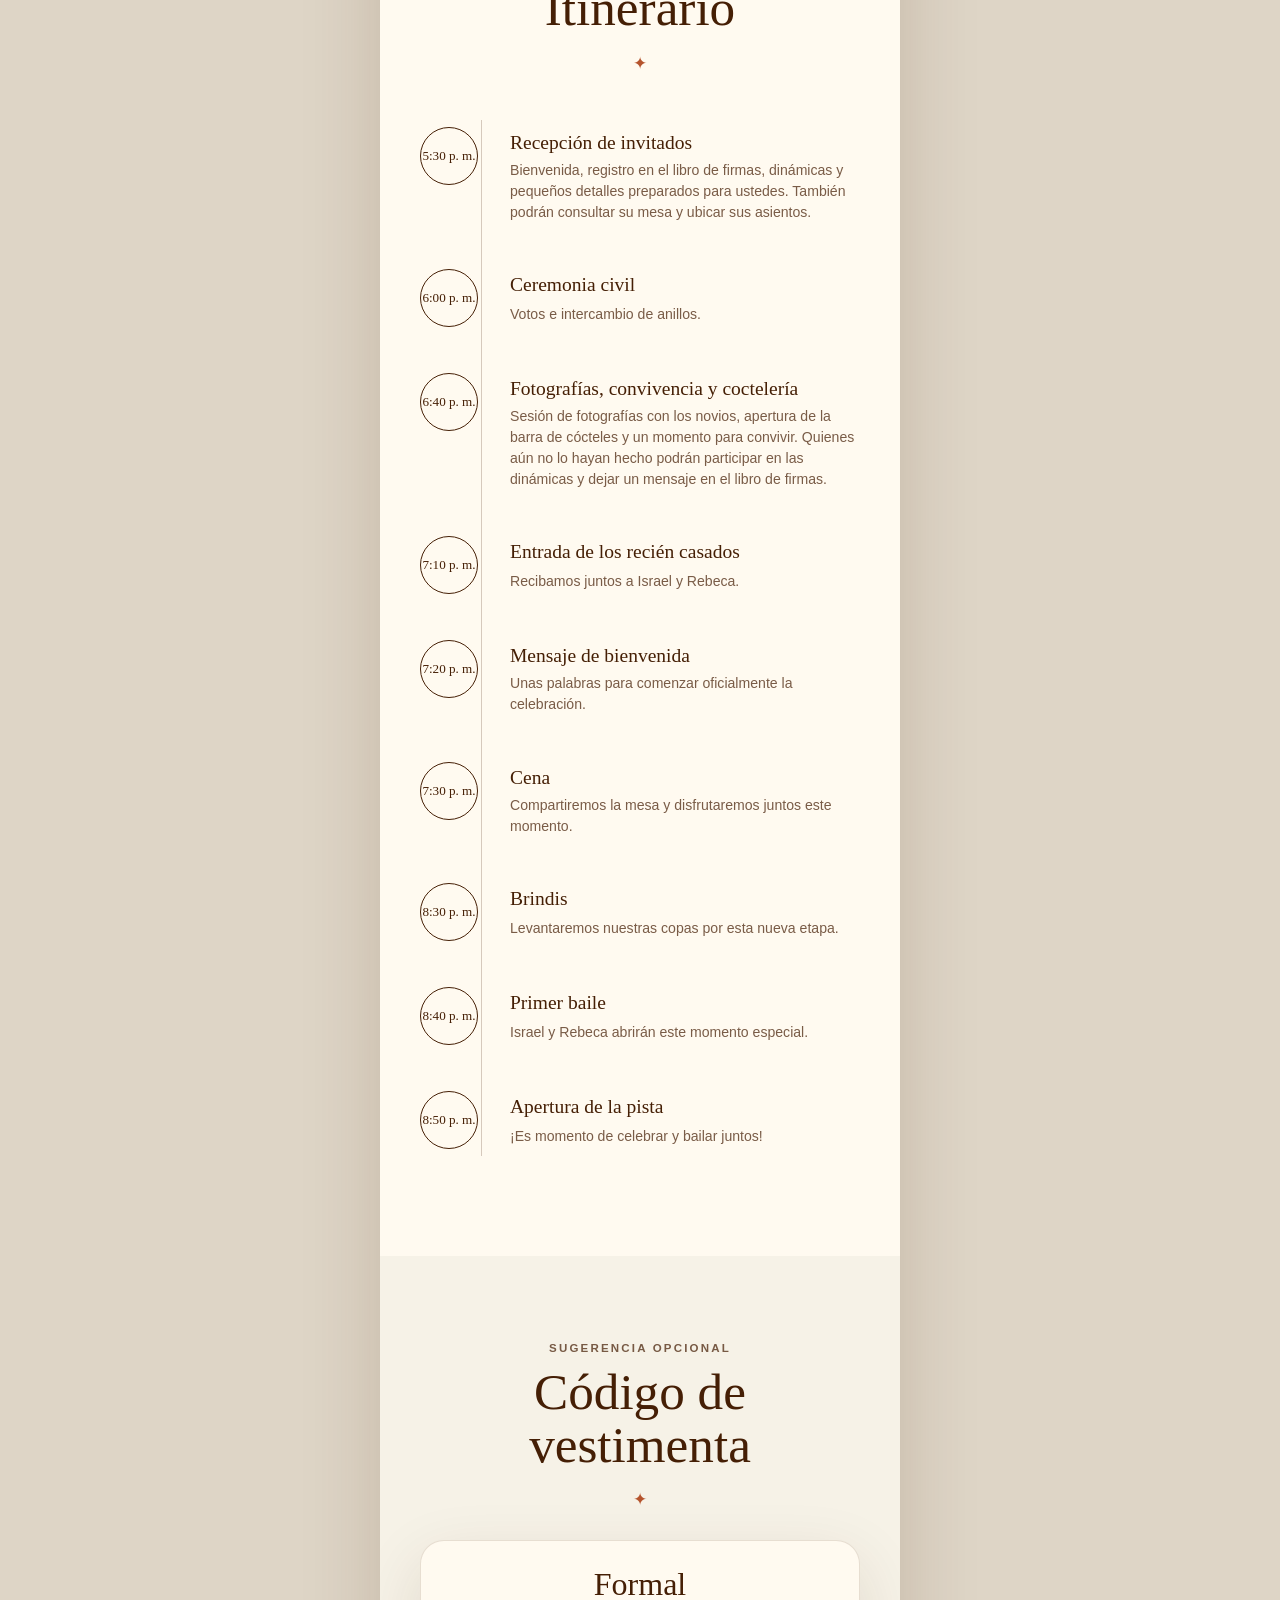
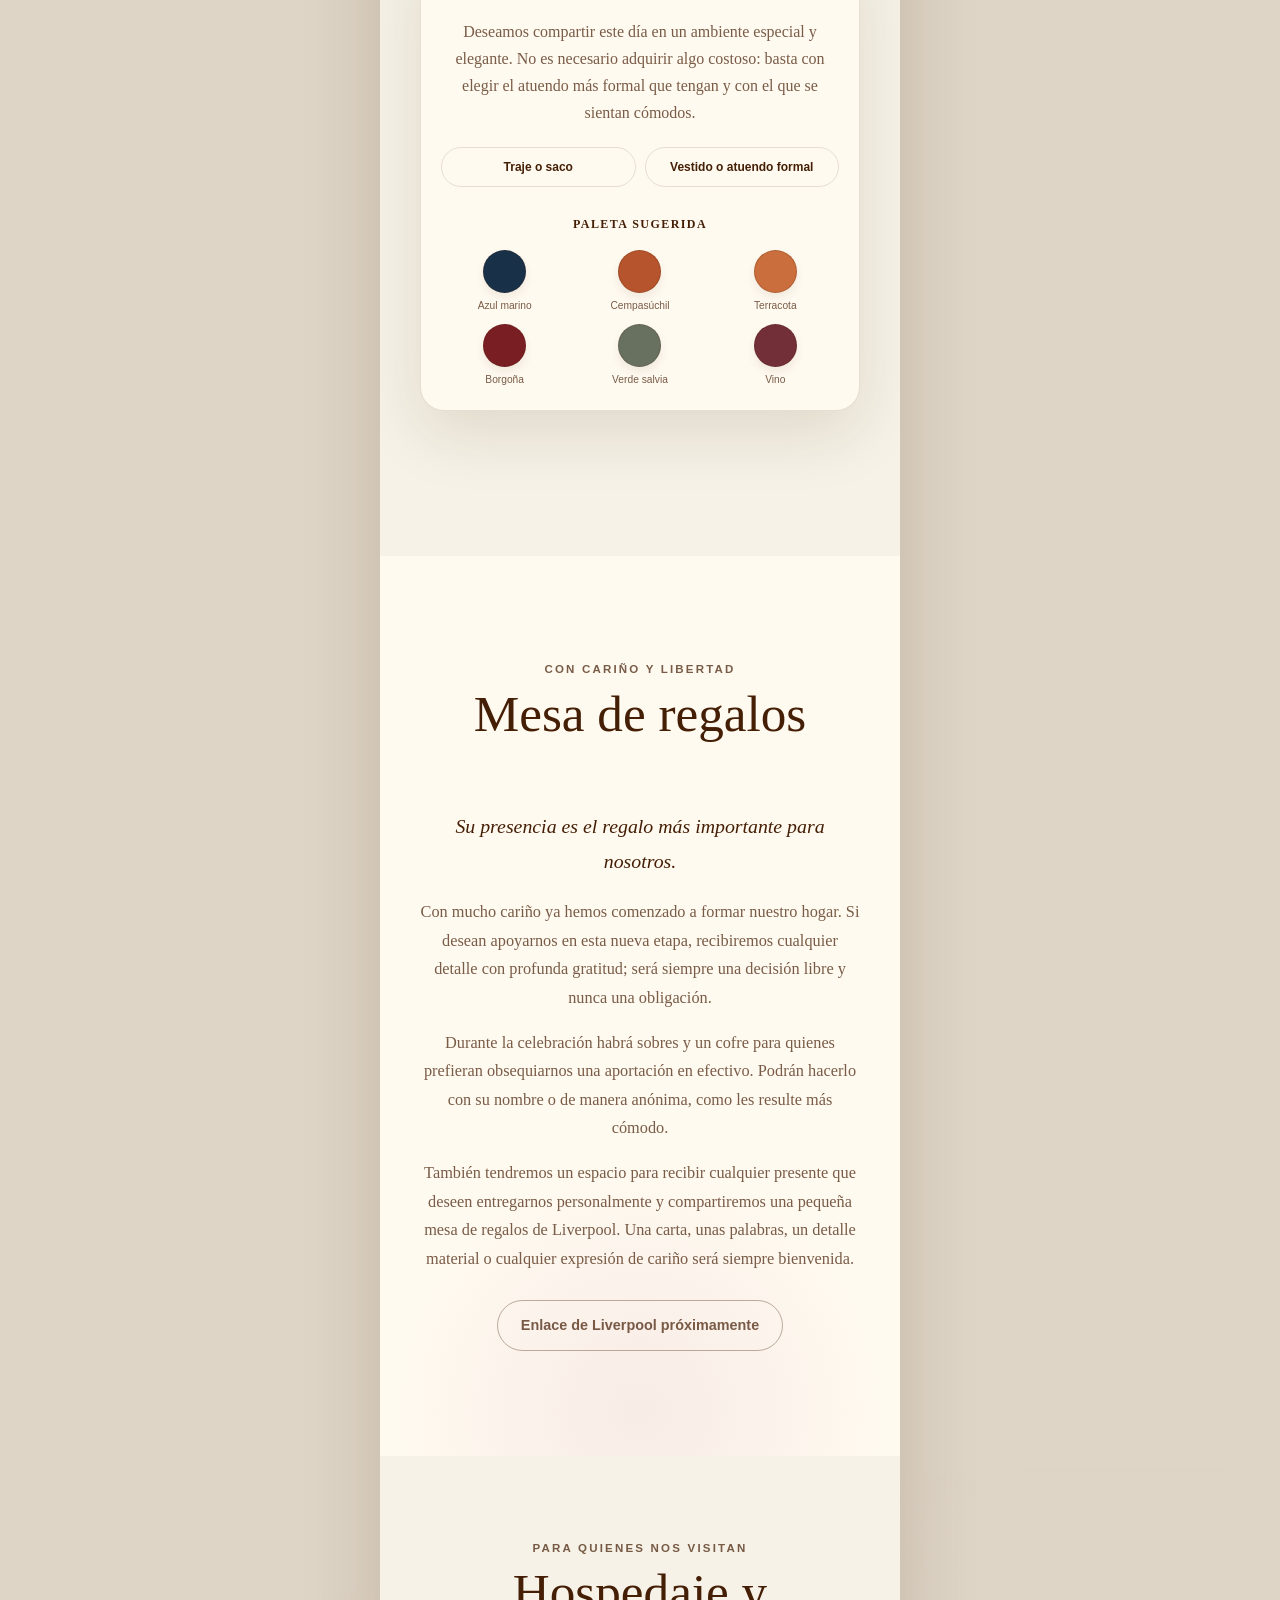
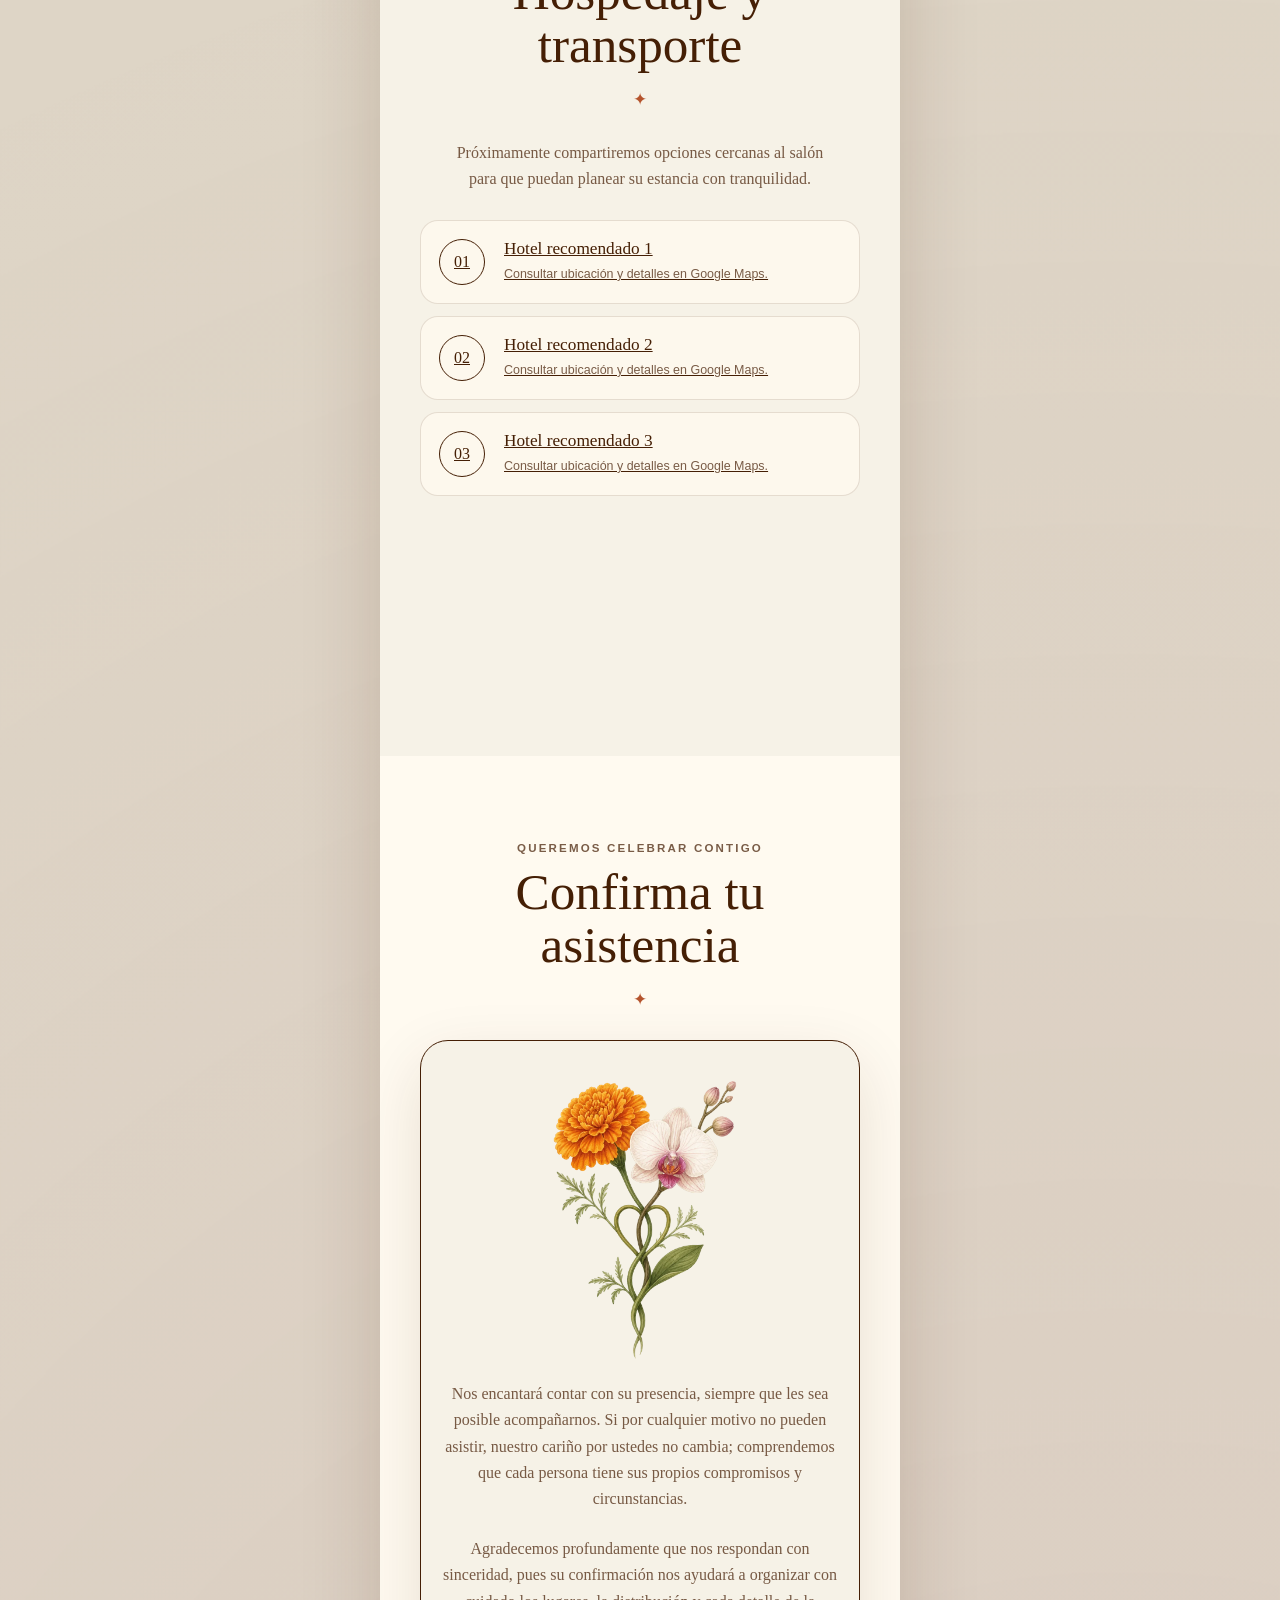
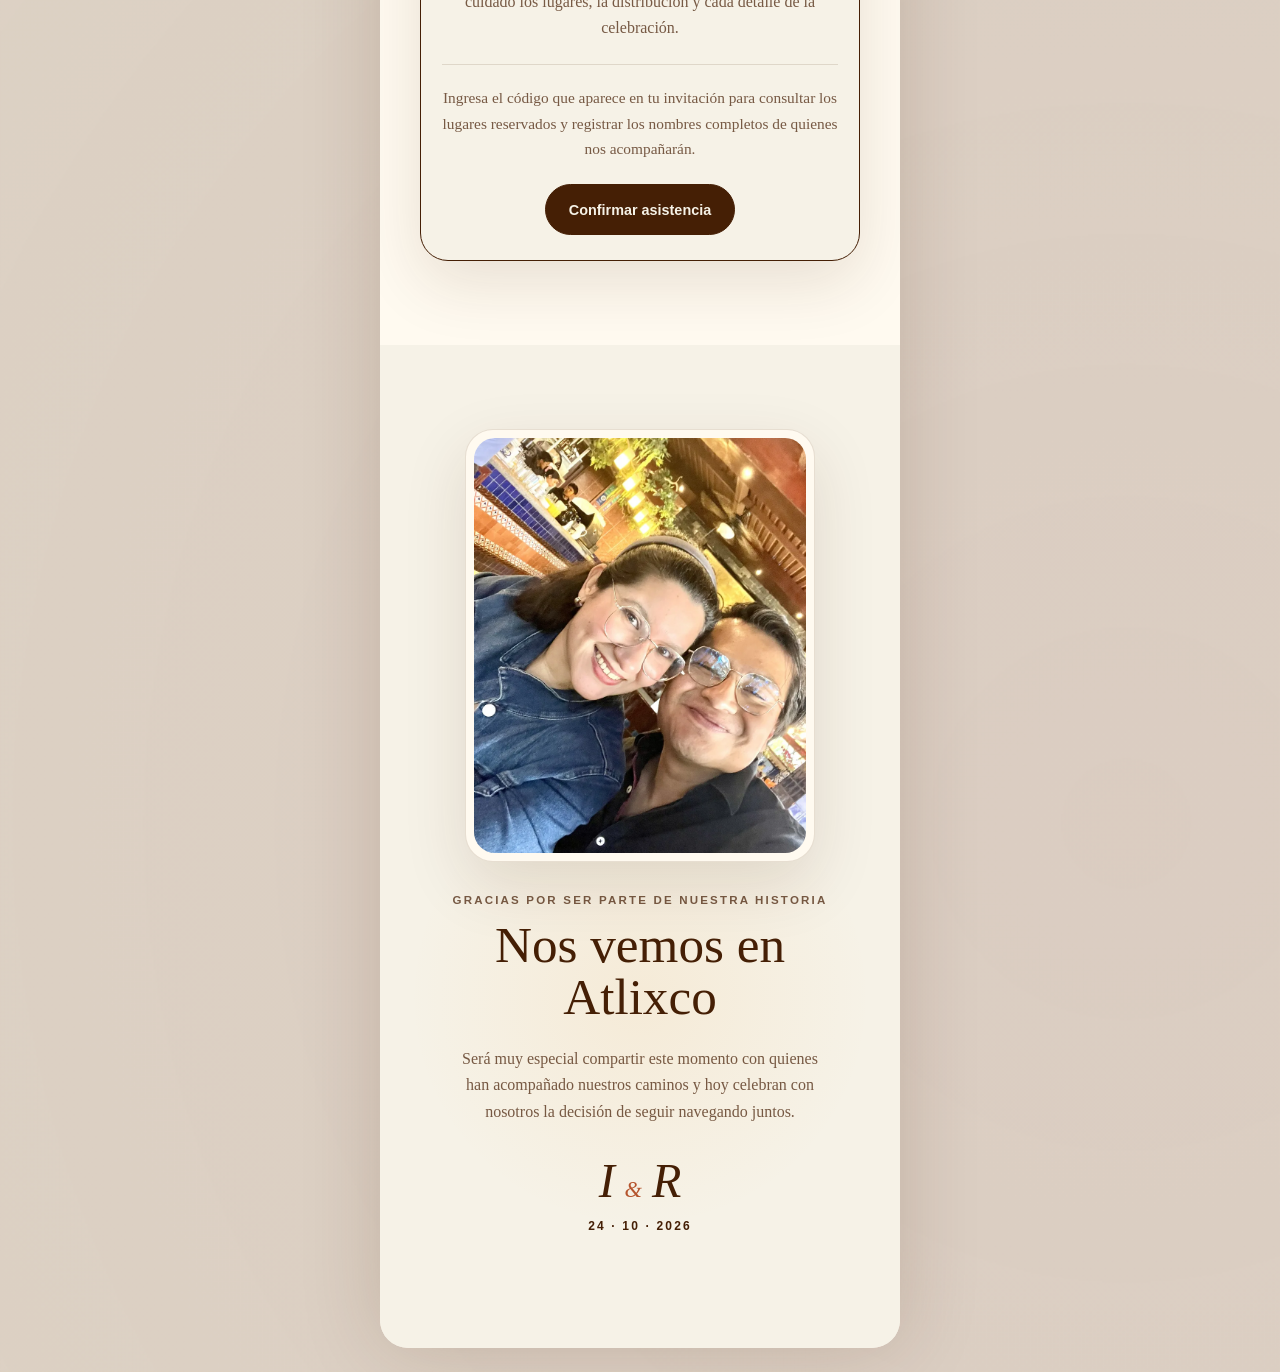
==== commit 7b09761b: "Update index.html" ====
--- a/index.html
+++ b/index.html
@@ -115,7 +115,7 @@
   </p>
 
   <p class="reveal">
-    La vida nos llevó entre días de calma y de tormenta, y aprendimos
+    La vida nos llevó entre días de calma y de tormenta. Aprendimos
     que amar es acompañarse sin perderse, cuidarse sin encerrarse y
     crecer sin dejar de ser uno mismo.
   </p>
@@ -127,12 +127,12 @@
   </p>
 
   <p class="story-introduction reveal">
-    Y citando:
+    Citando:
   </p>
 
   <blockquote class="reveal">
     <p>
-      «solo quiero resumirte que al principio te pensaba y que ahora contemplo en ti la costa a donde voy...que estoy dejando de callar que te amo, que me detienes la respiración. ».
+      «...solo quiero resumirte que al principio te pensaba y que ahora contemplo en ti la costa a donde voy...que estoy dejando de callar que te amo, que me detienes la respiración. ».
     </p>
 
     <cite>
--- a/styles.css
+++ b/styles.css
@@ -959,3 +959,106 @@
   font-weight: 400;
   line-height: 1;
 }
+
+.rsvp-empathy {
+  margin: 0 auto 16px;
+  color: var(--brown-soft);
+  font-family: var(--serif);
+  font-size: 1rem;
+  line-height: 1.7;
+}
+
+.rsvp-instructions {
+  margin: 24px auto 23px;
+  padding-top: 20px;
+  border-top: 1px solid var(--brown-faint);
+  color: var(--brown);
+  font-family: var(--serif);
+  font-size: 0.96rem;
+  line-height: 1.65;
+}
+
+/* BOTÓN DESTACADO DE NUESTRA CANCIÓN */
+
+.story-music {
+  display: grid;
+  justify-items: center;
+  gap: 12px;
+  margin: 18px 0 42px;
+  text-align: center;
+}
+
+.story-music__button {
+  display: inline-flex;
+  width: min(100%, 340px);
+  min-height: 68px;
+  align-items: center;
+  justify-content: center;
+  gap: 13px;
+  padding: 12px 28px;
+
+  border: 2px solid var(--brown);
+  border-radius: 999px;
+  background: var(--brown);
+  color: var(--cream);
+
+  cursor: pointer;
+  font-family: var(--serif);
+  font-size: 1.15rem;
+  font-weight: 700;
+  line-height: 1.2;
+  text-align: center;
+
+  box-shadow:
+    0 12px 28px rgba(69, 31, 5, 0.18),
+    0 0 0 6px rgba(69, 31, 5, 0.05);
+
+  transition:
+    transform 180ms ease,
+    box-shadow 180ms ease,
+    background 180ms ease;
+}
+
+.story-music__button span {
+  font-size: 1.6rem;
+}
+
+.story-music__button:hover {
+  transform: translateY(-3px) scale(1.02);
+
+  box-shadow:
+    0 16px 34px rgba(69, 31, 5, 0.24),
+    0 0 0 8px rgba(69, 31, 5, 0.07);
+}
+
+/* Movimiento suave para llamar la atención antes de reproducir */
+.story-music__button:not(.is-playing):not(:disabled) {
+  animation: music-attention 2.2s ease-in-out infinite;
+}
+
+.story-music__button.is-playing {
+  animation: none;
+  background: var(--terracotta);
+  border-color: var(--terracotta);
+}
+
+.story-music__status {
+  max-width: 310px;
+  margin: 0;
+  color: var(--brown-soft);
+  font-family: var(--serif);
+  font-size: 0.86rem;
+  font-style: italic;
+  line-height: 1.5;
+}
+
+@keyframes music-attention {
+  0%,
+  100% {
+    transform: scale(1);
+  }
+
+  50% {
+    transform: scale(1.035);
+  }
+}
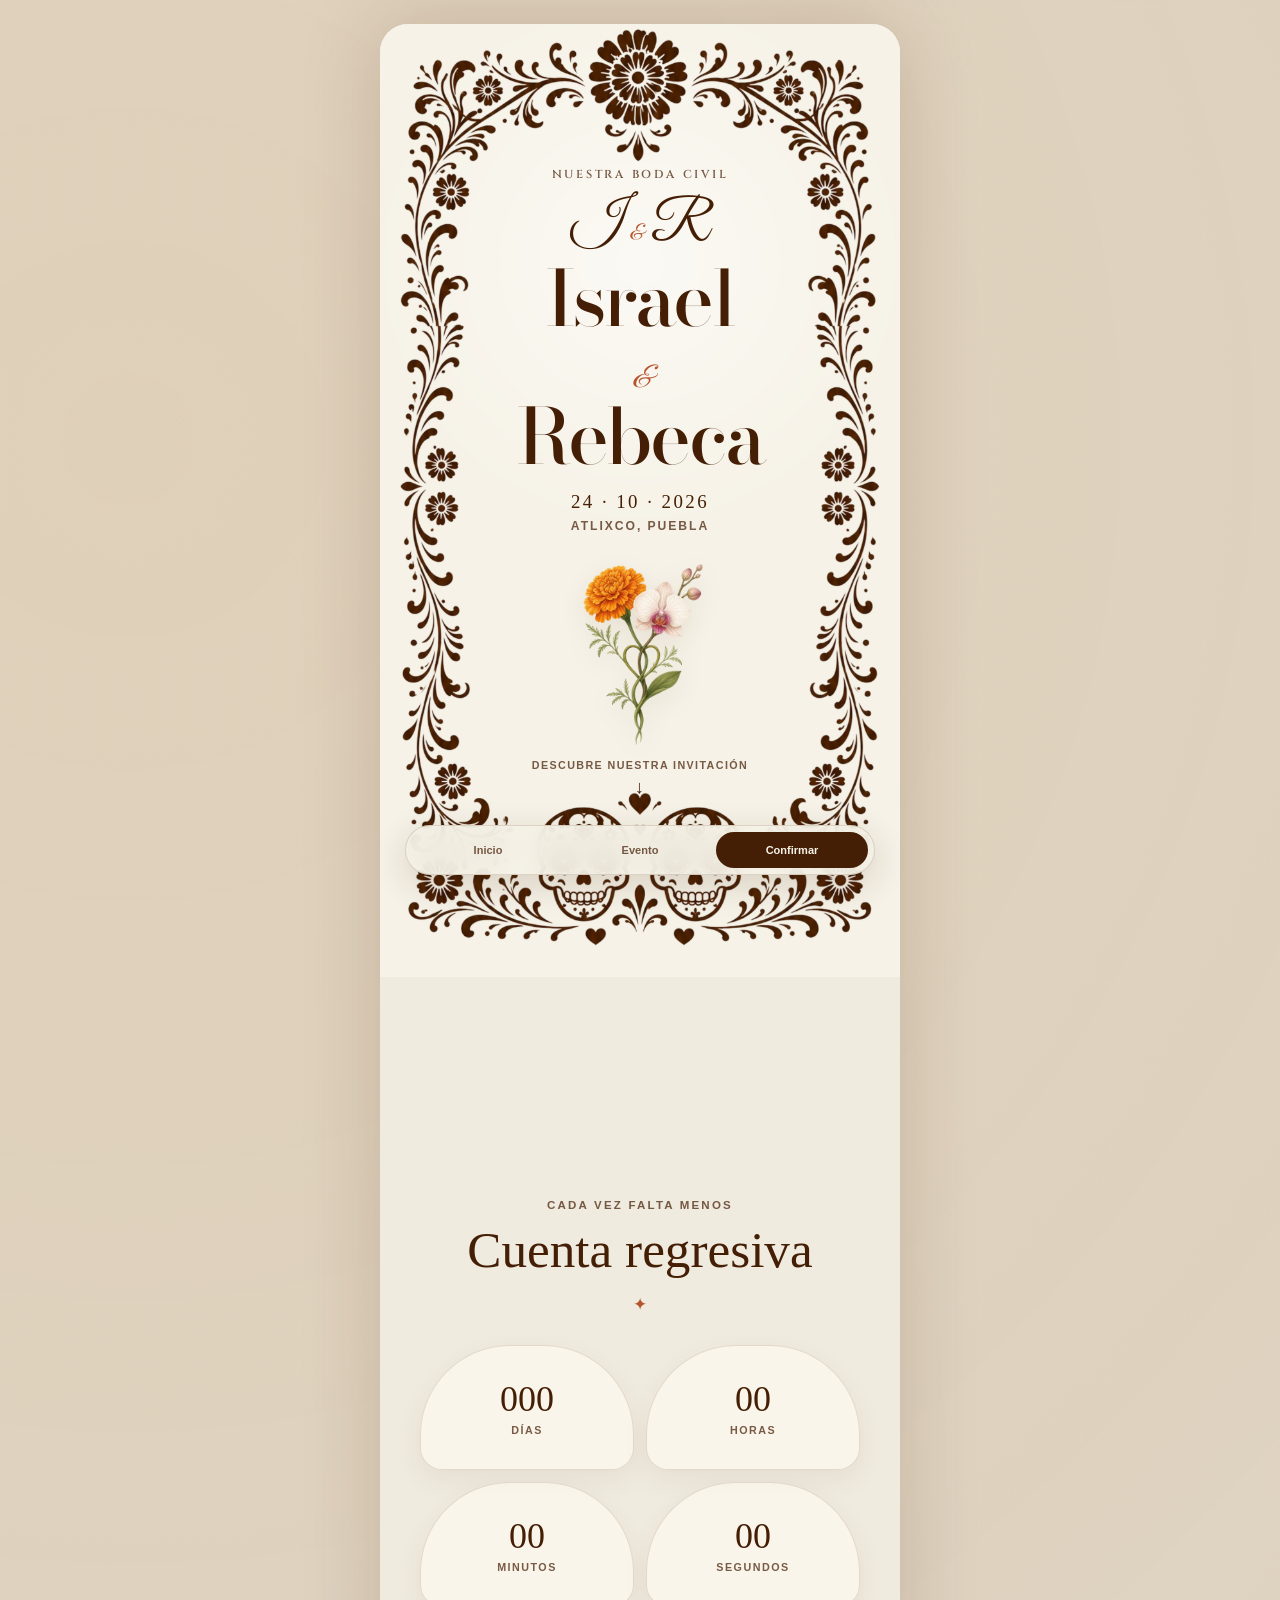
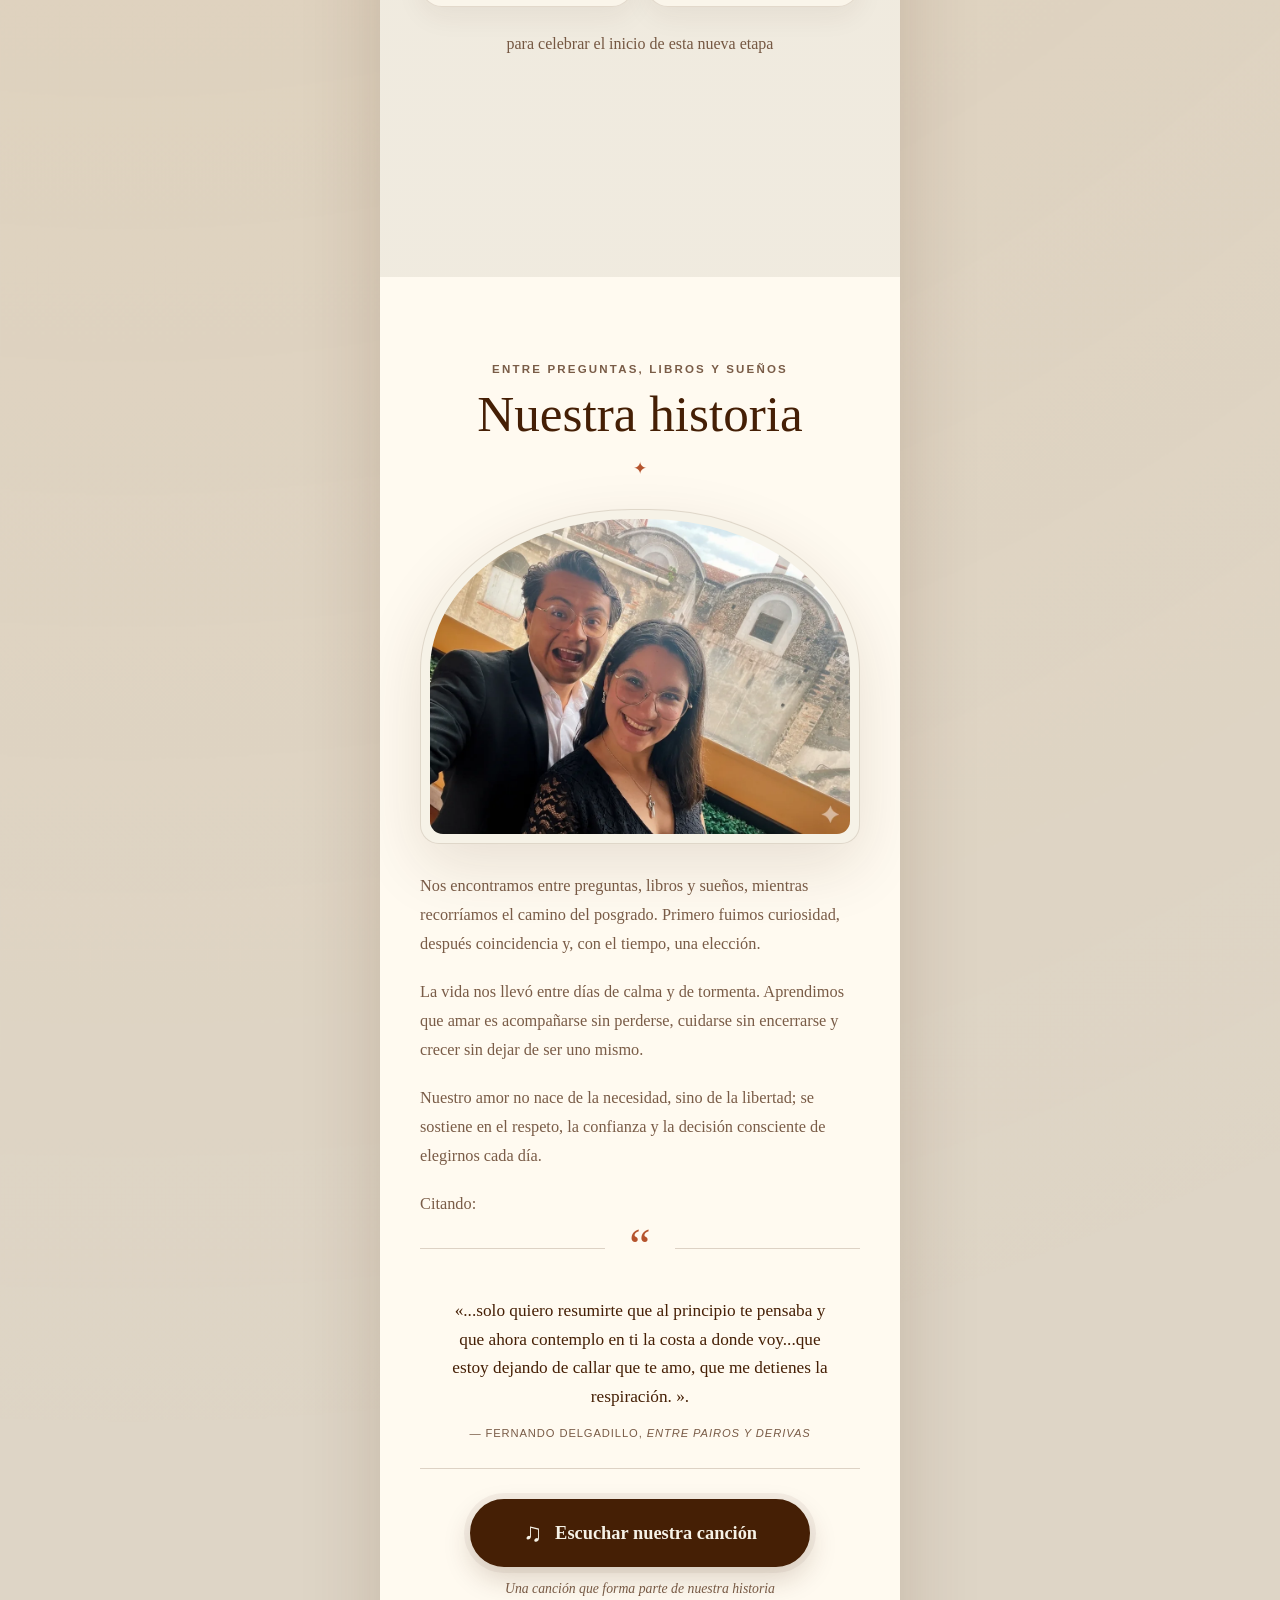
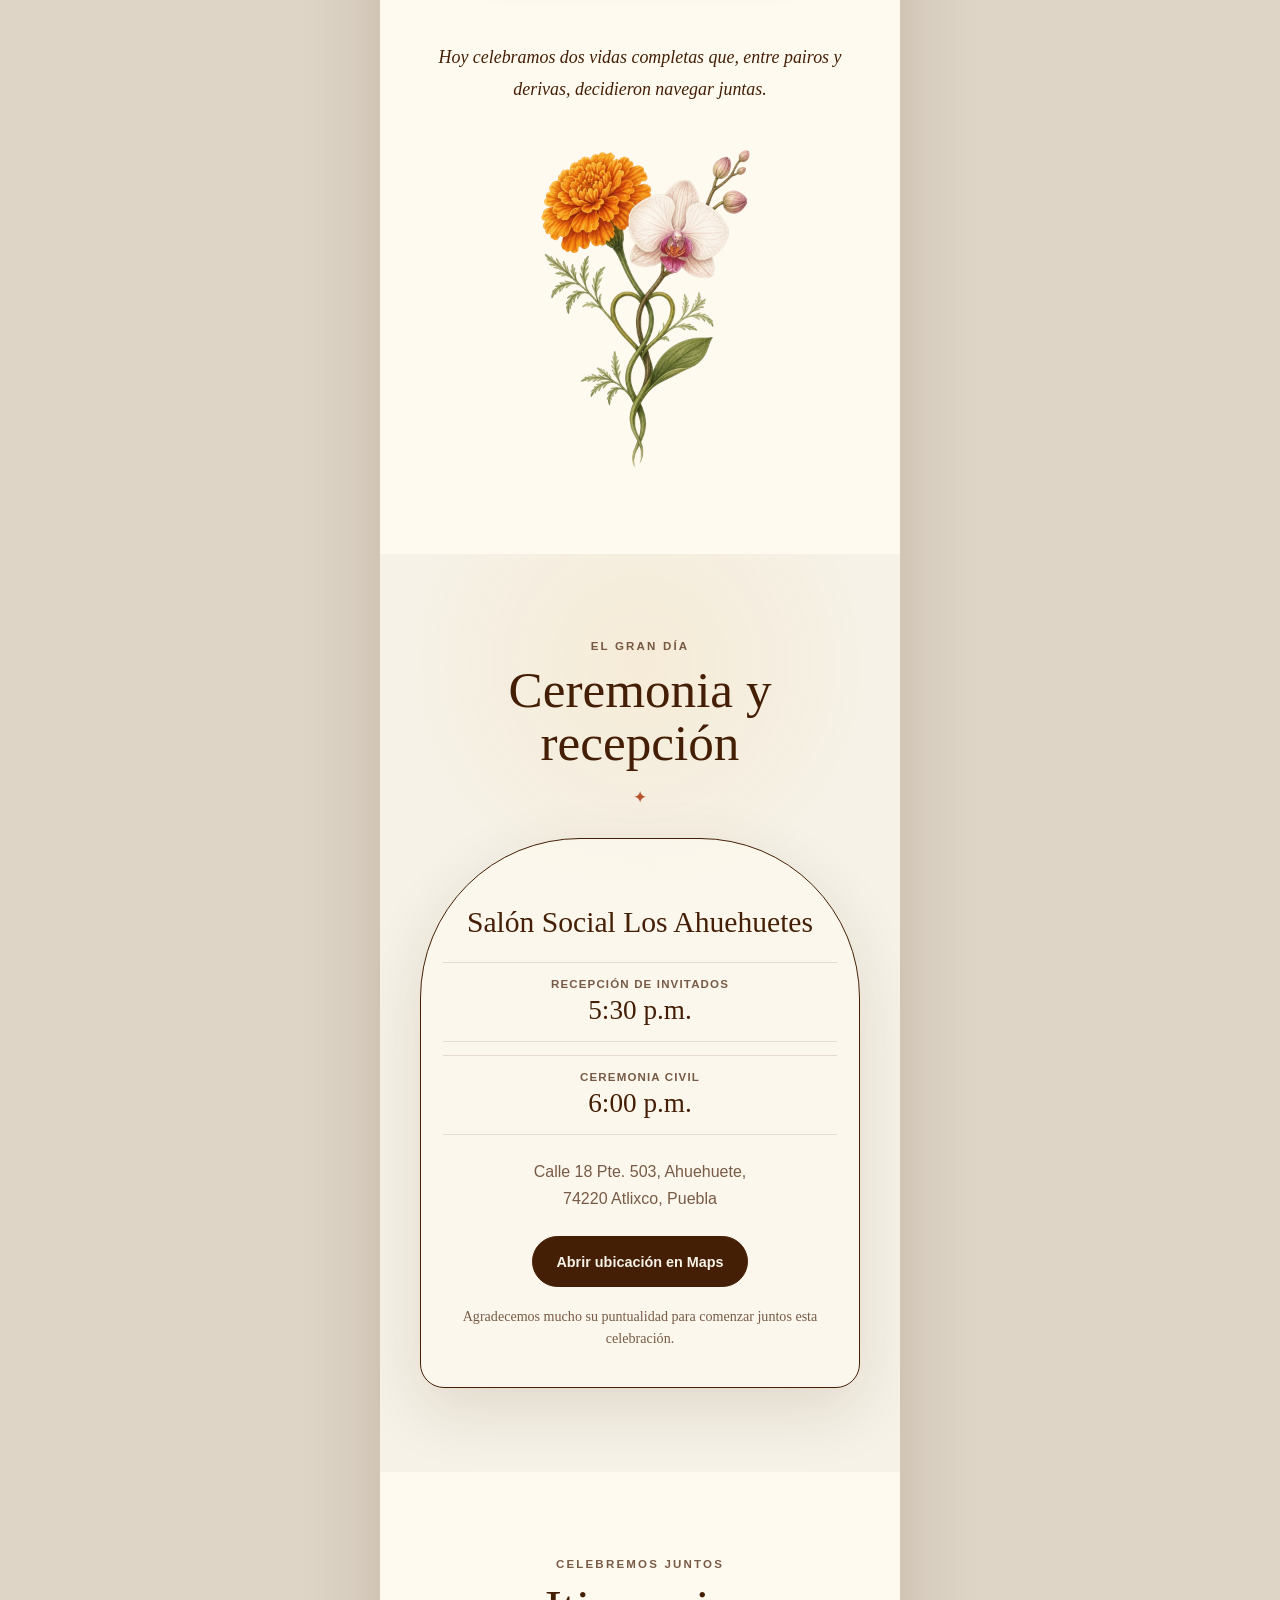
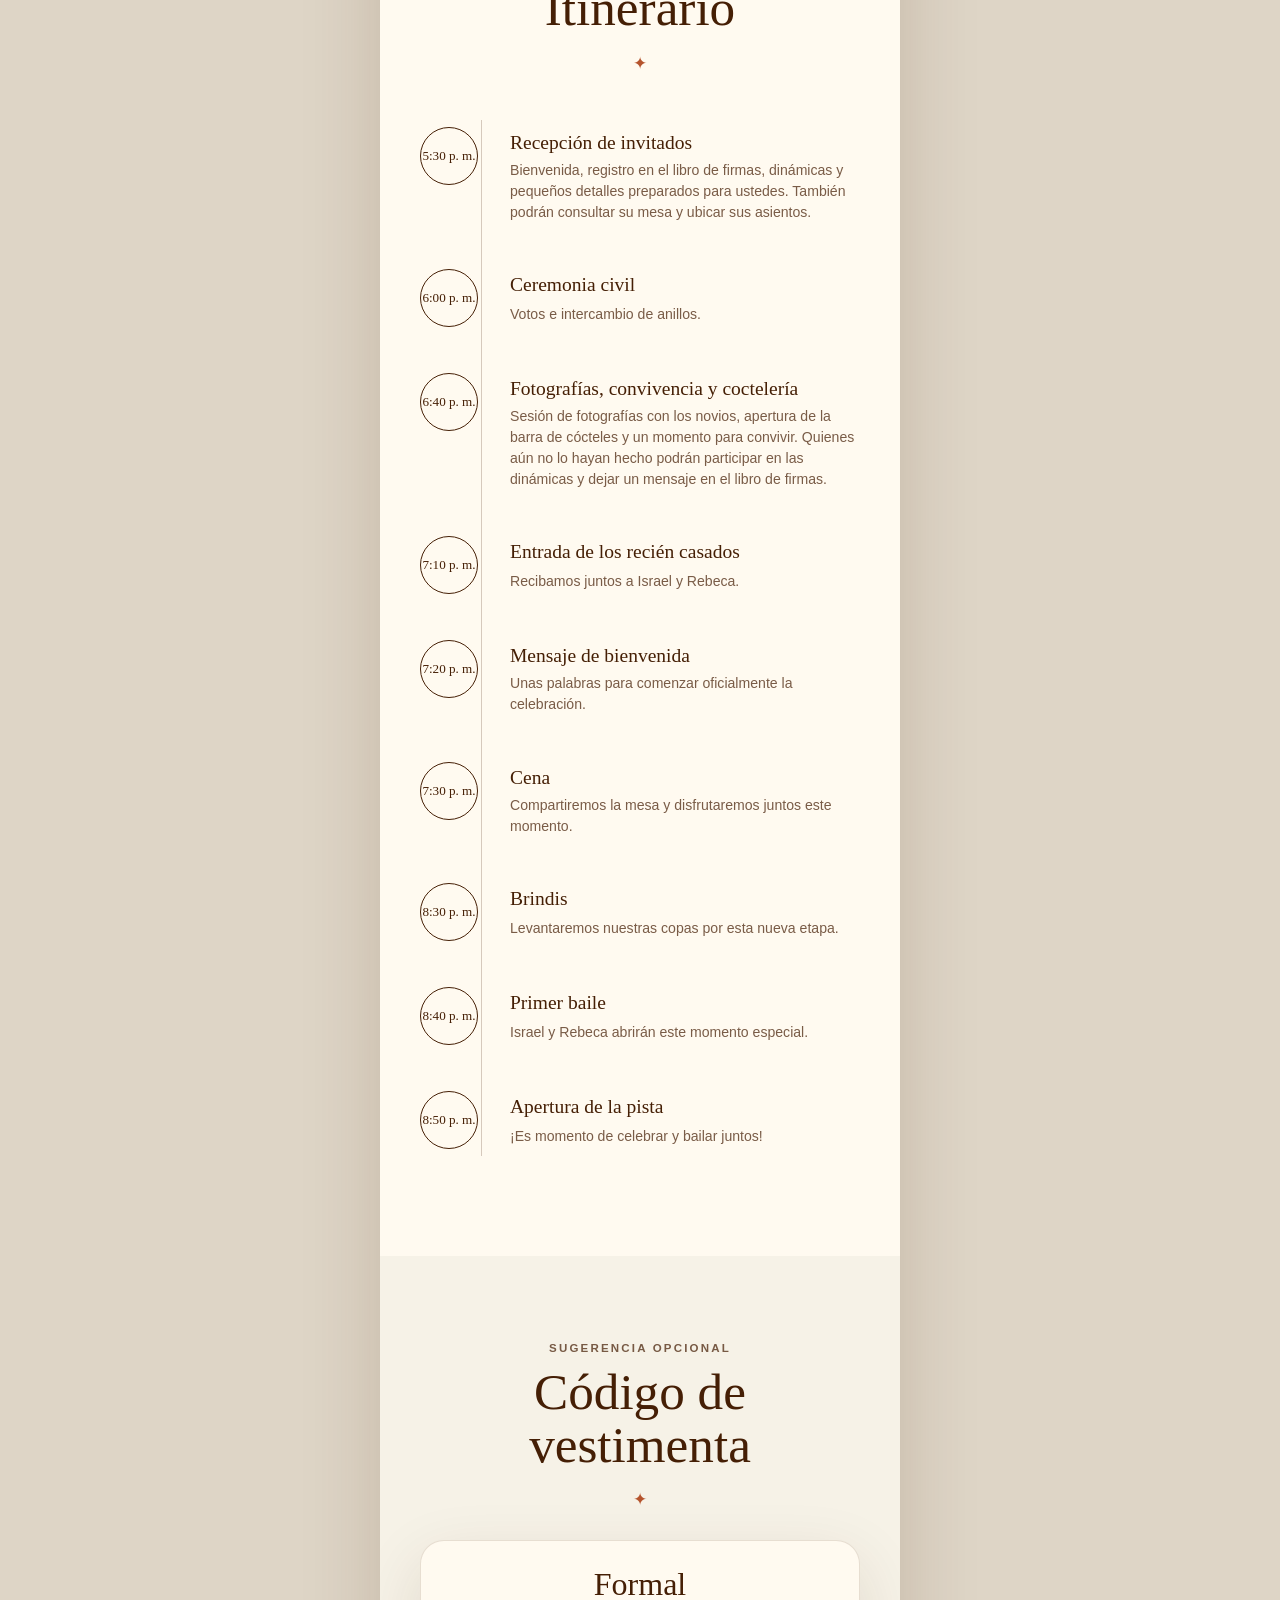
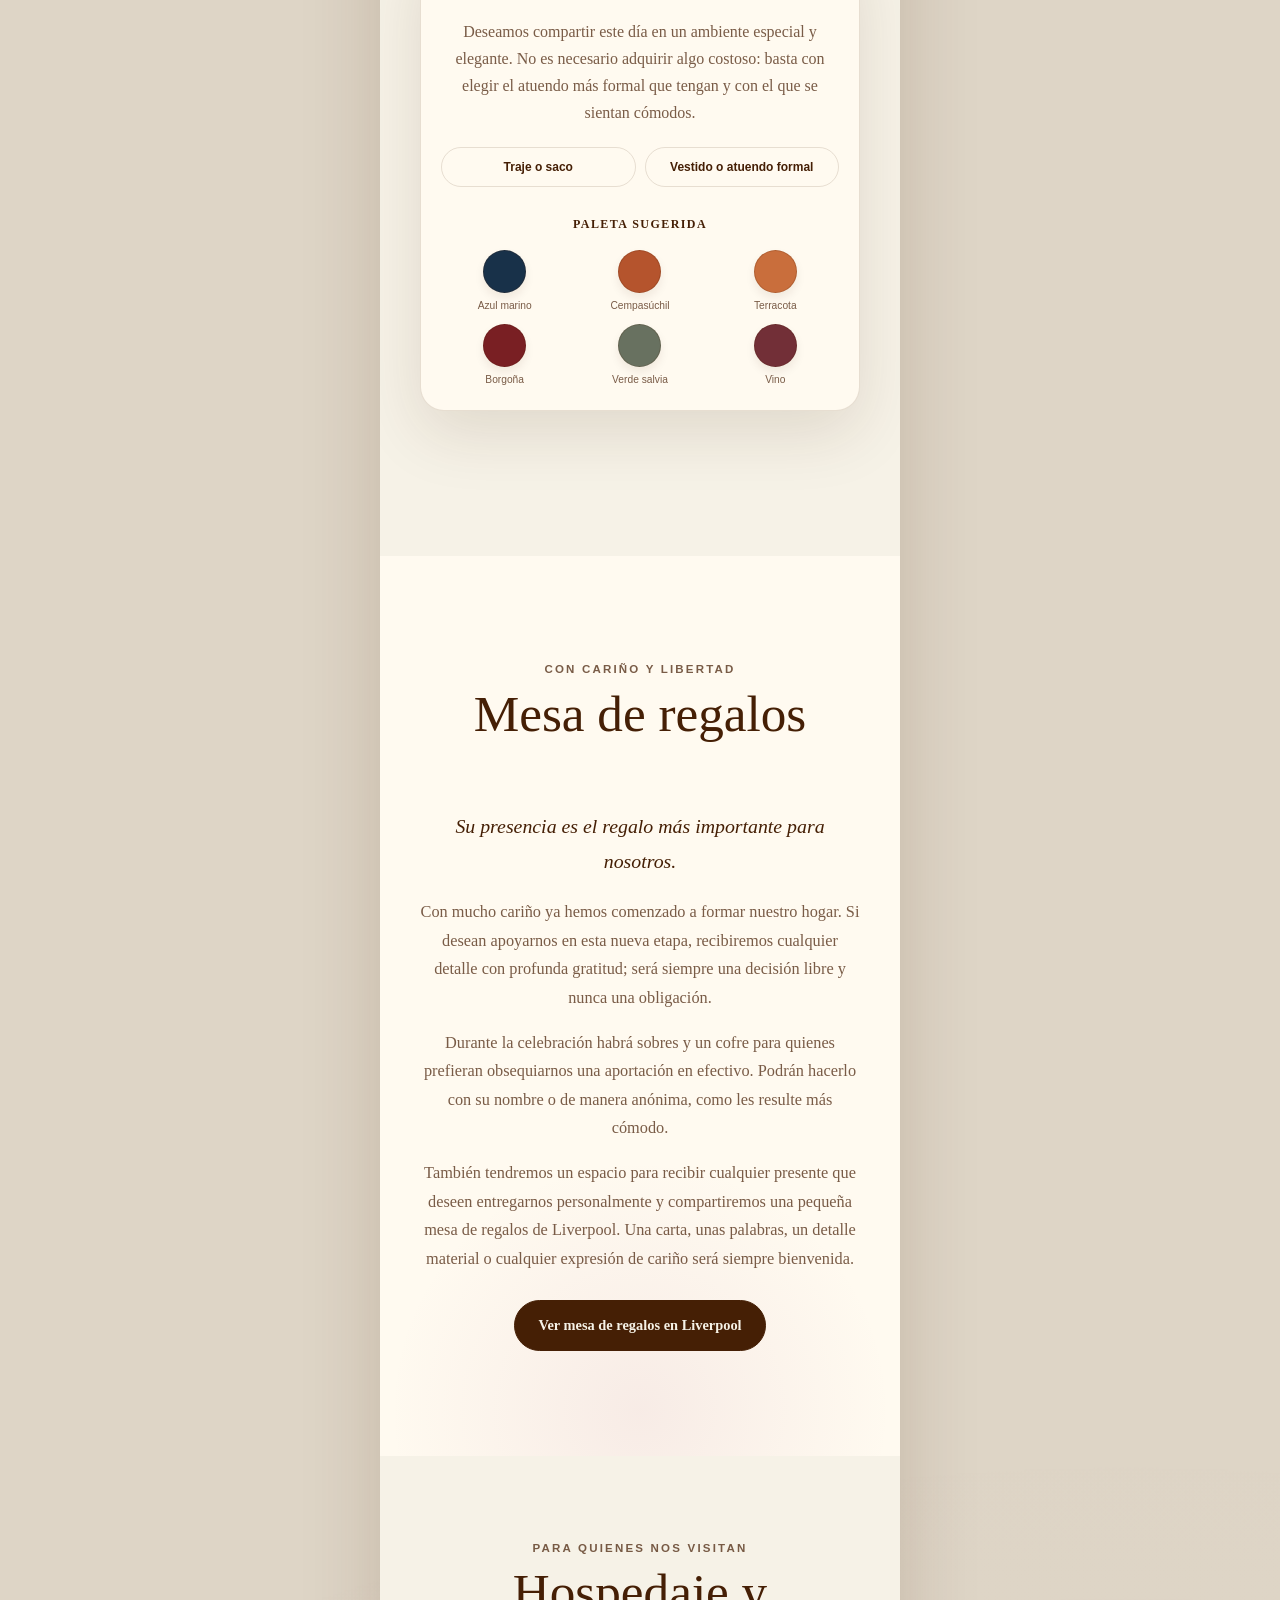
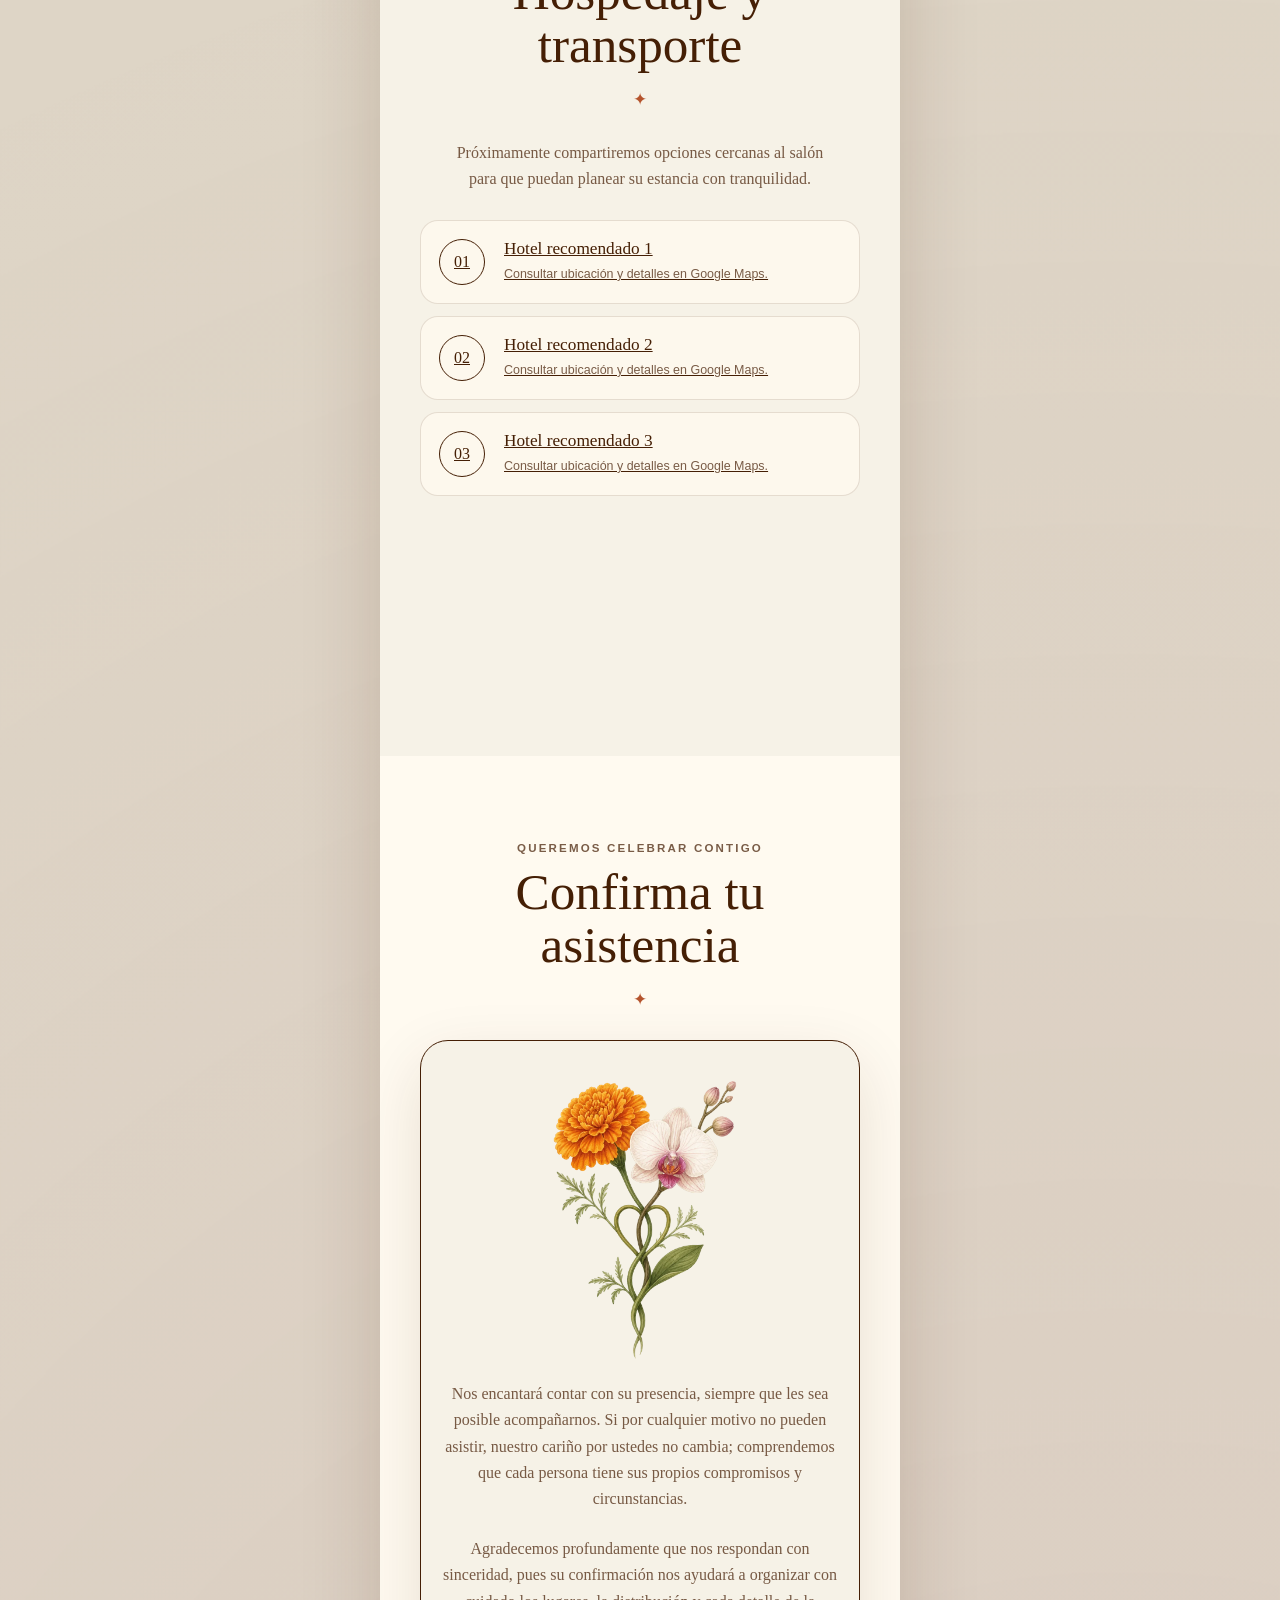
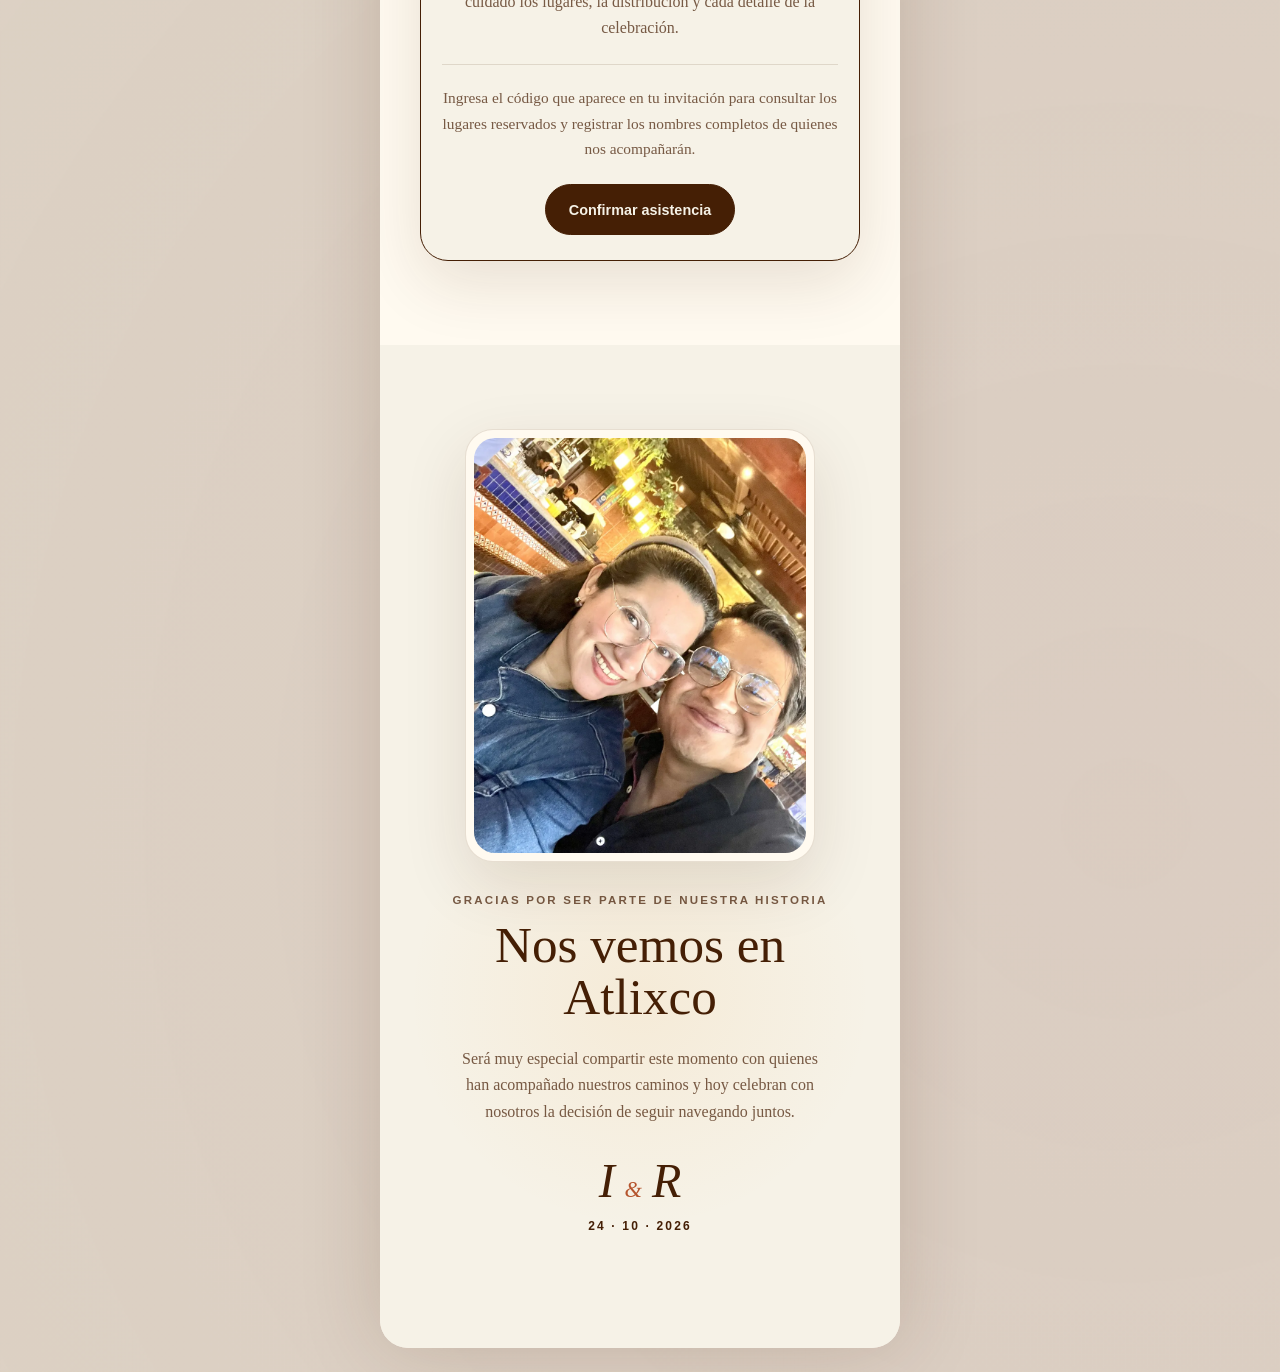
==== commit fc15d967: "Update index.html" ====
--- a/index.html
+++ b/index.html
@@ -377,10 +377,14 @@
     de regalos de Liverpool. Una carta, unas palabras, un detalle
     material o cualquier expresión de cariño será siempre bienvenida.
   </p>
-
-  <button class="button button--disabled" type="button" disabled>
-    Enlace de Liverpool próximamente
-  </button>
+         <a
+  class="button"
+  href="https://mesaderegalos.liverpool.com.mx/milistaderegalos/60018983"
+  target="_blank"
+  rel="noopener noreferrer"
+>
+  Ver mesa de regalos en Liverpool
+</a>
 </div>
         </div>
       </section>
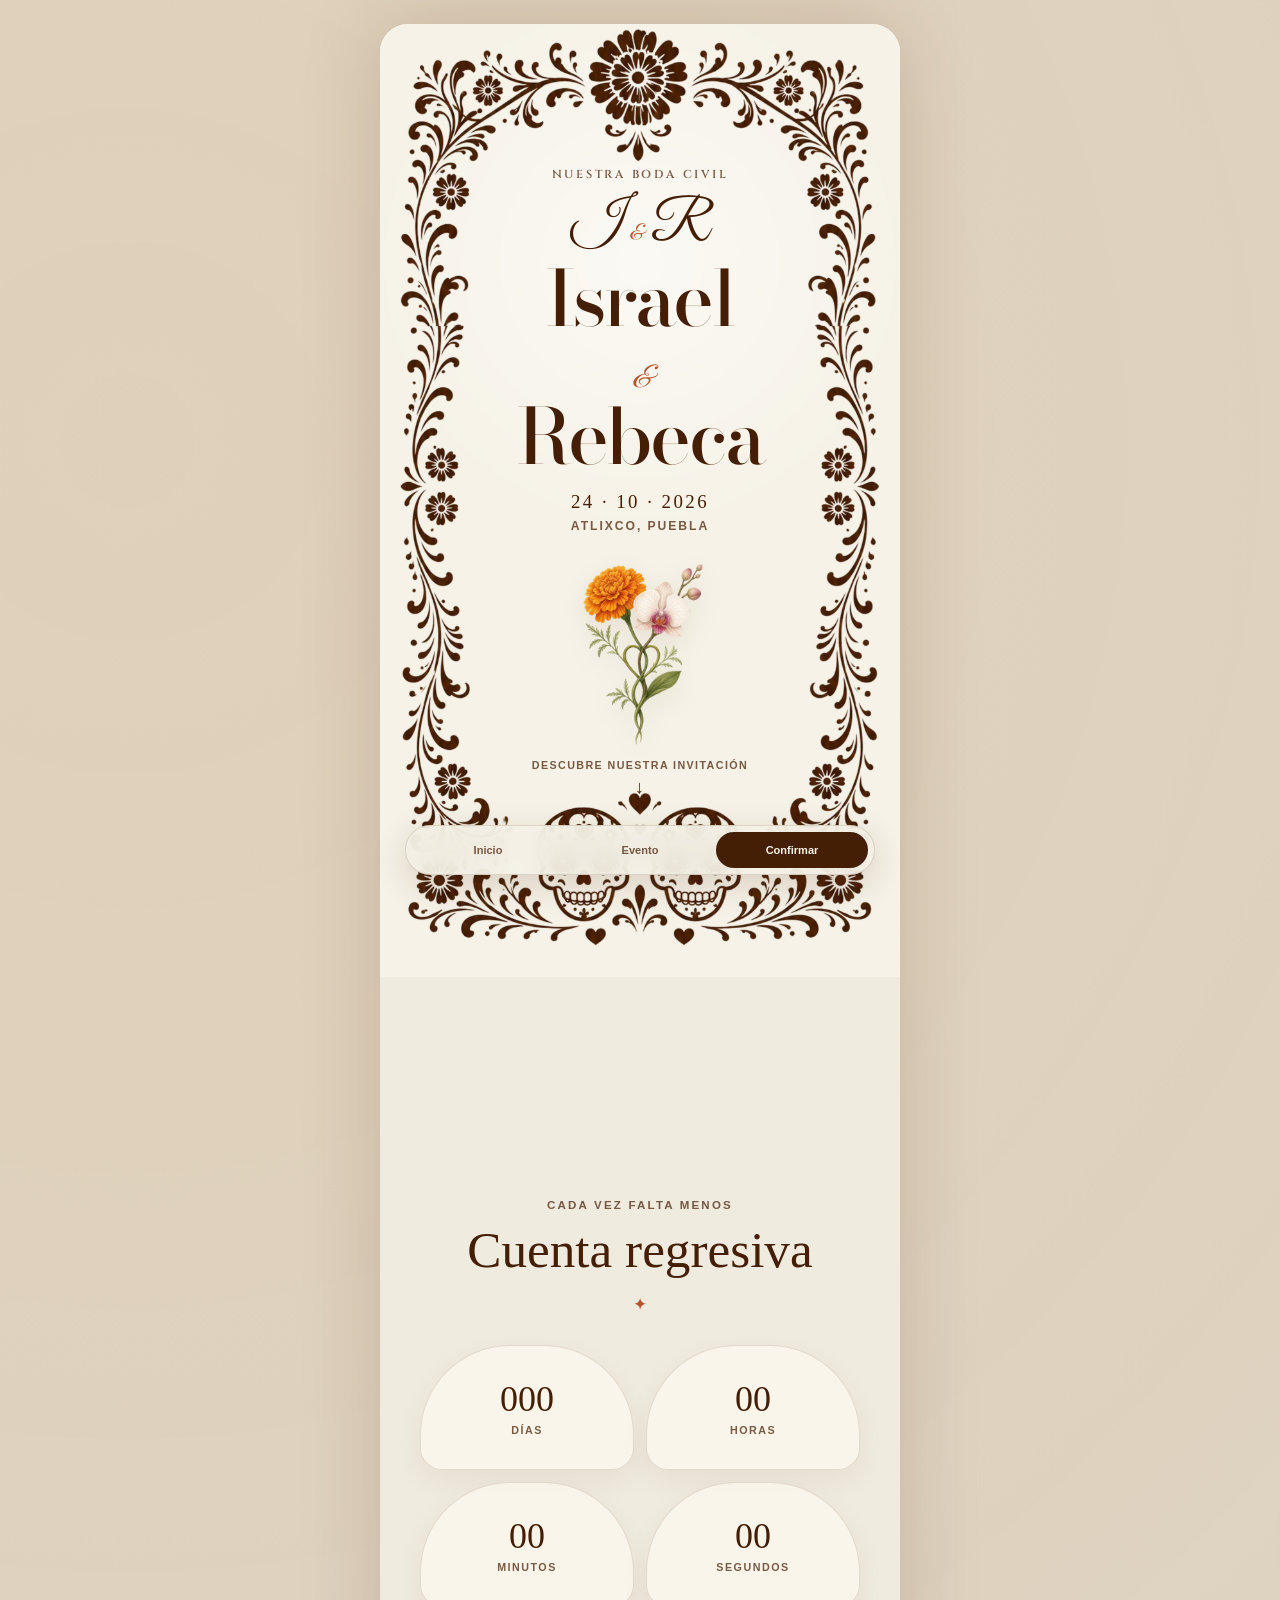
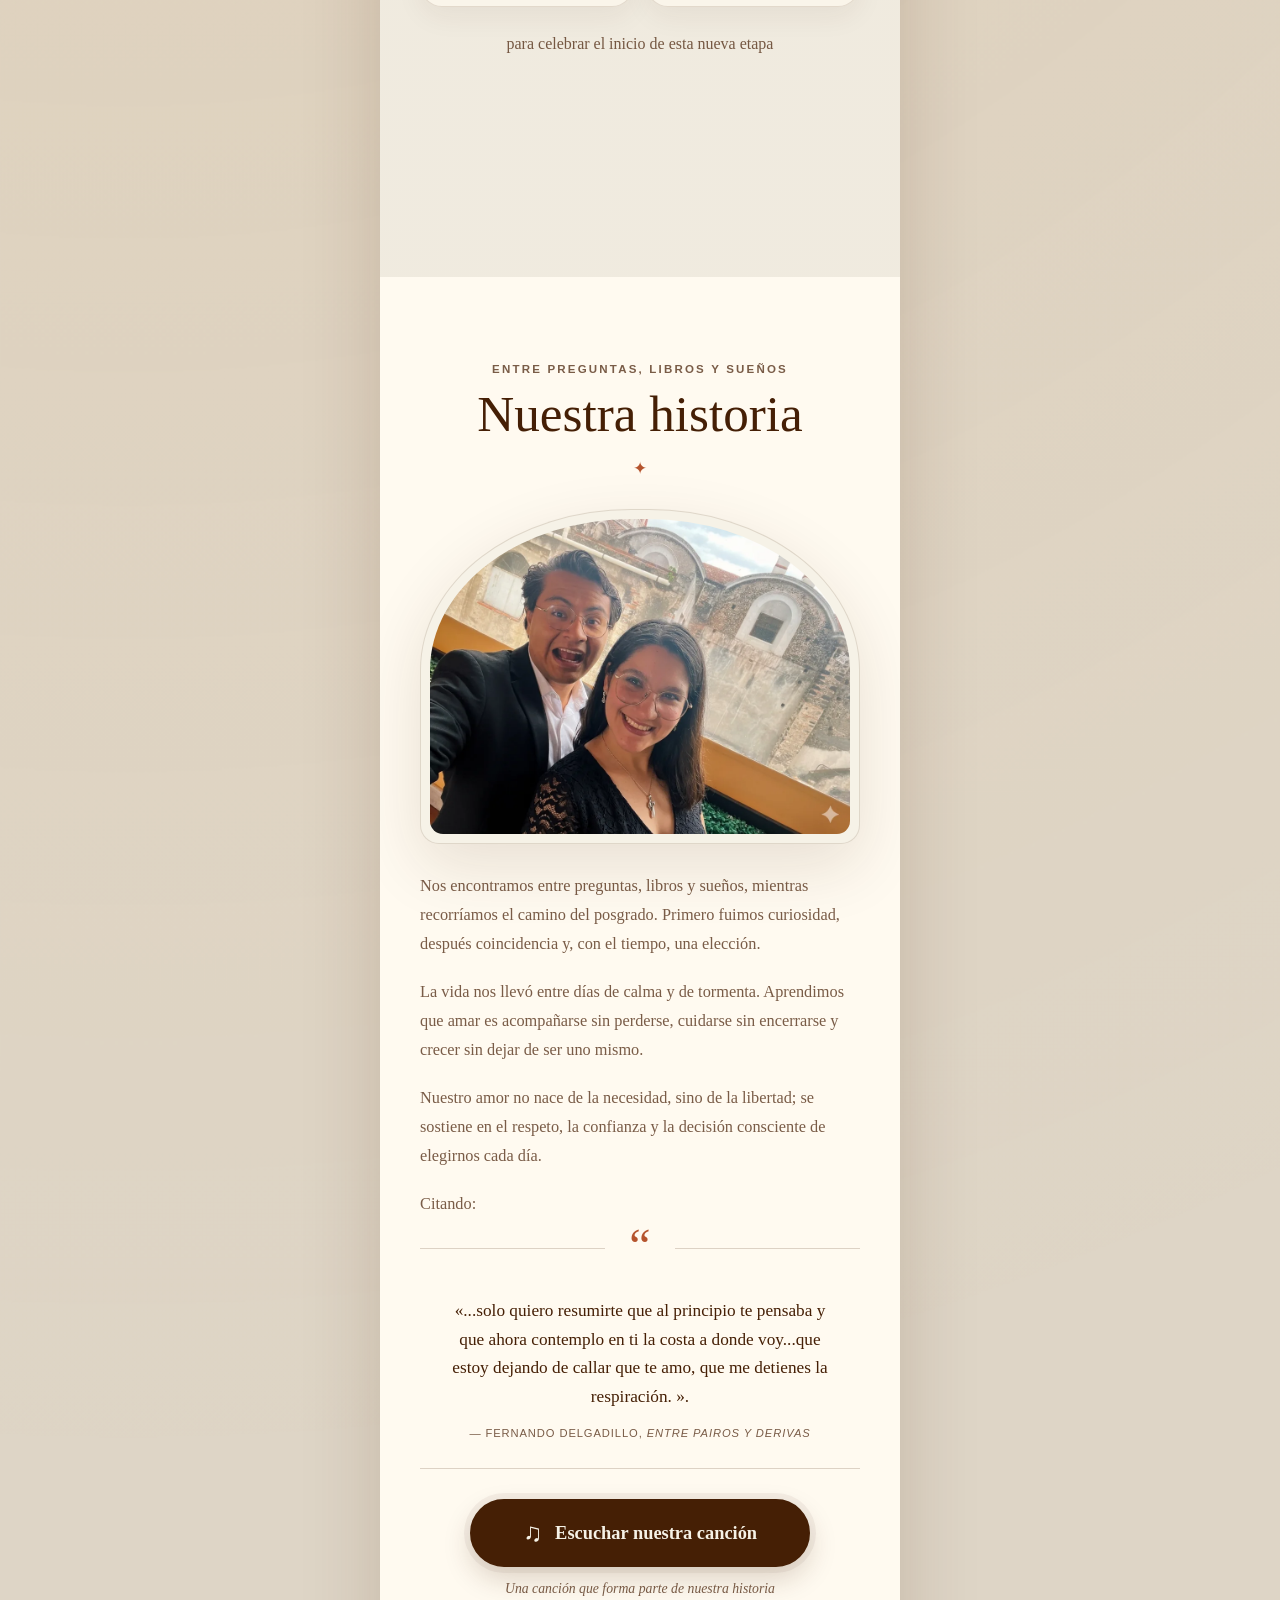
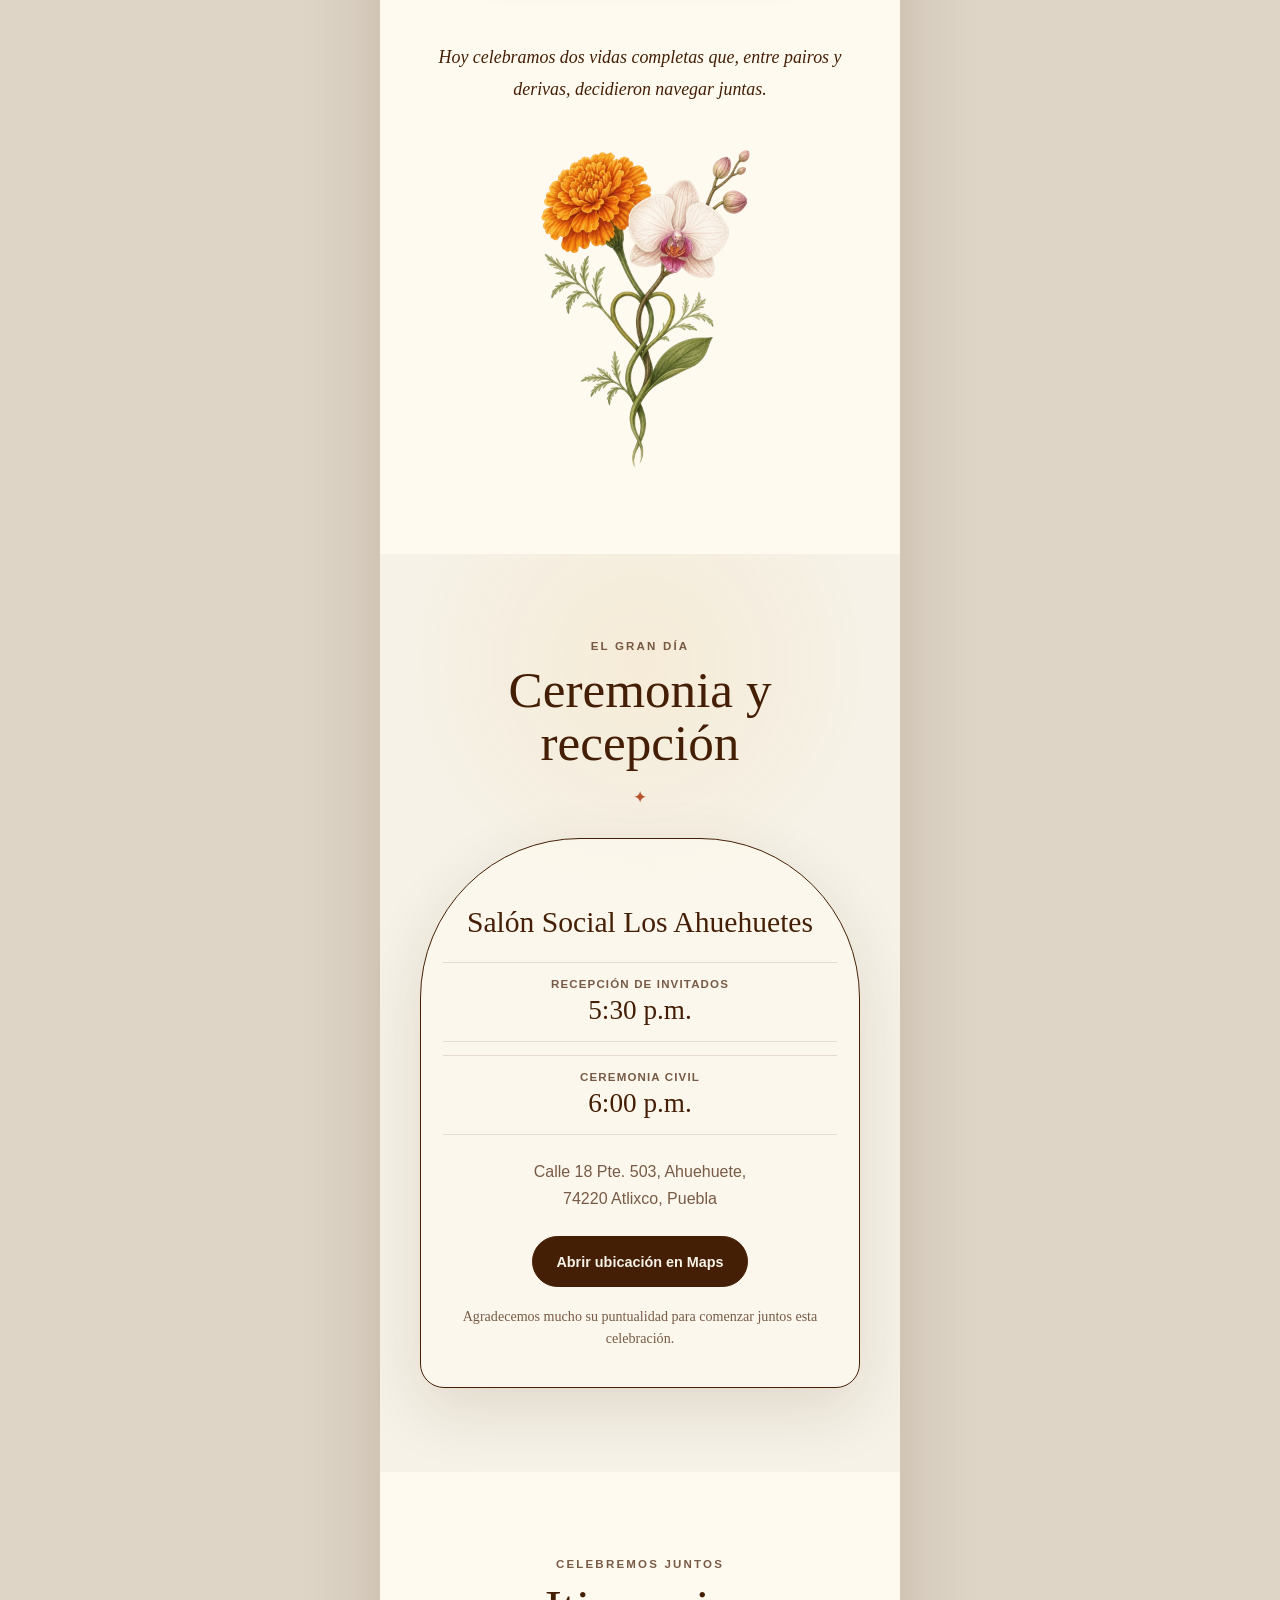
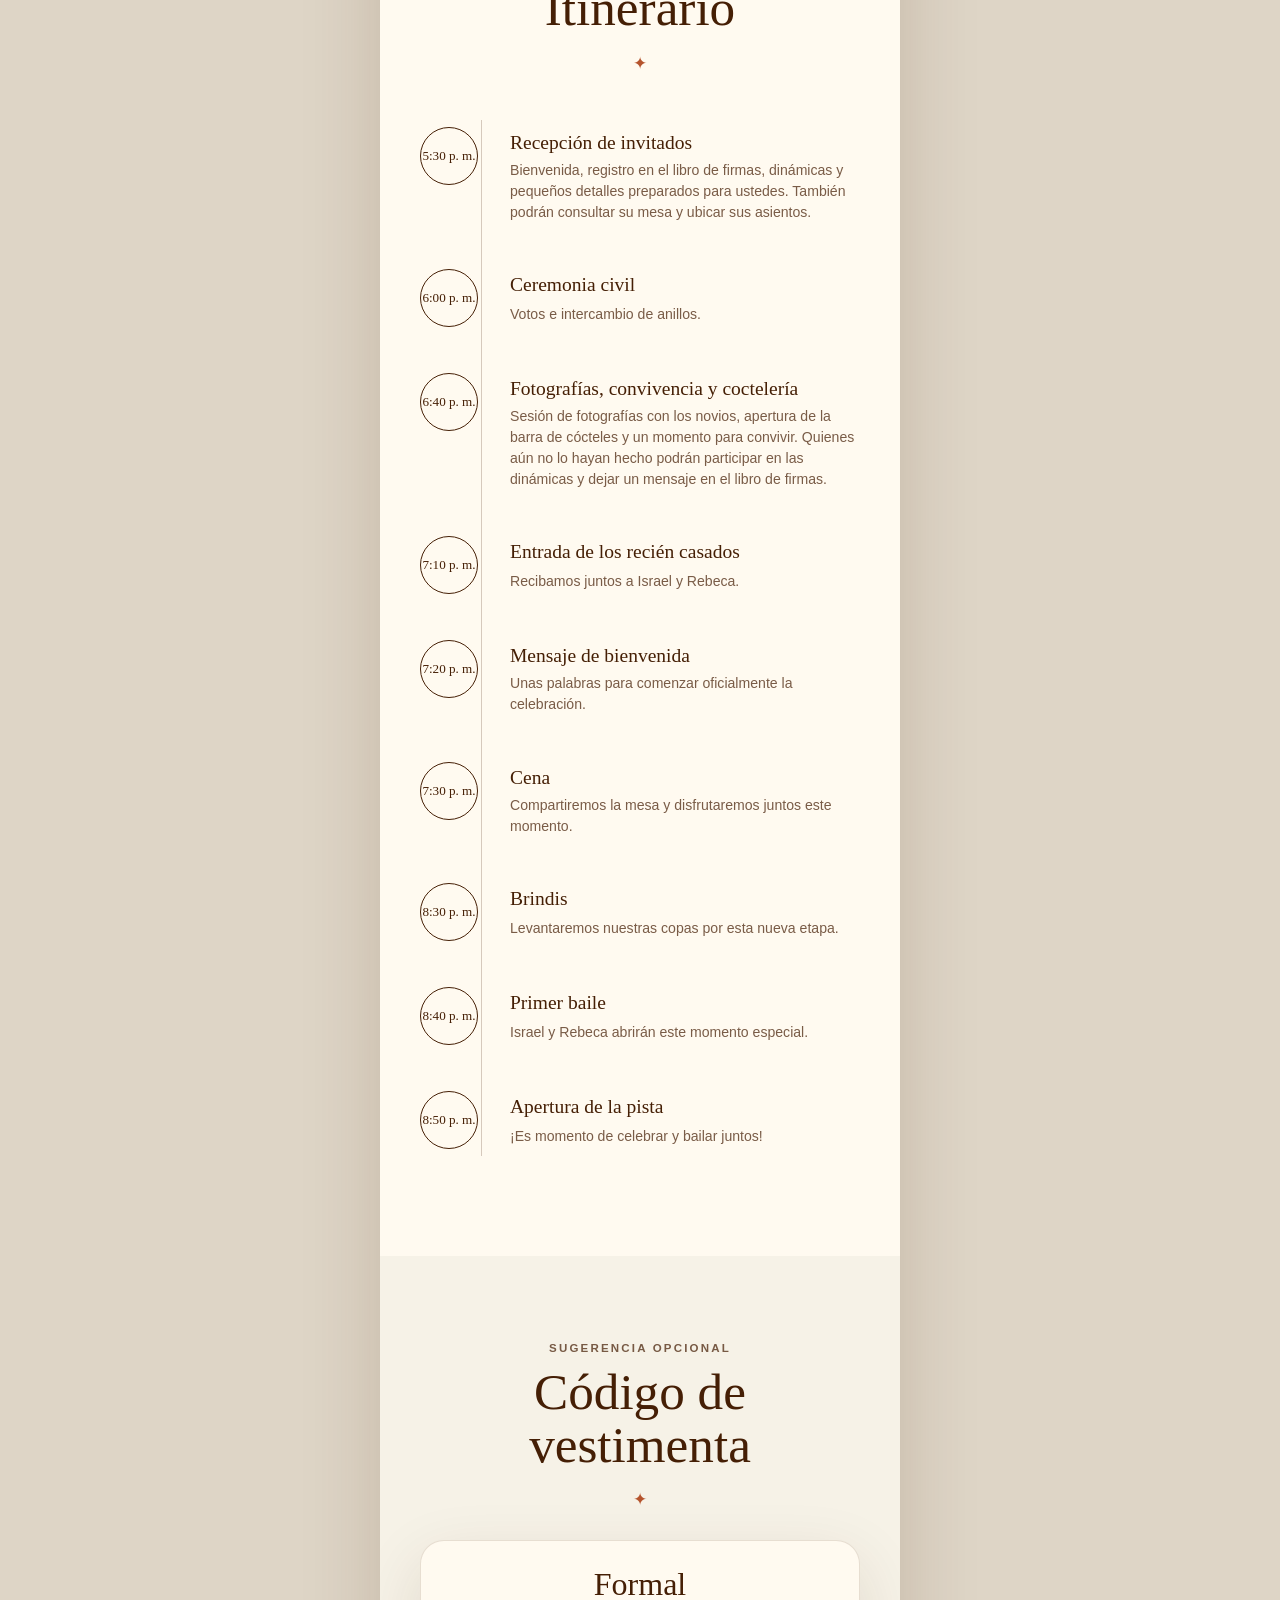
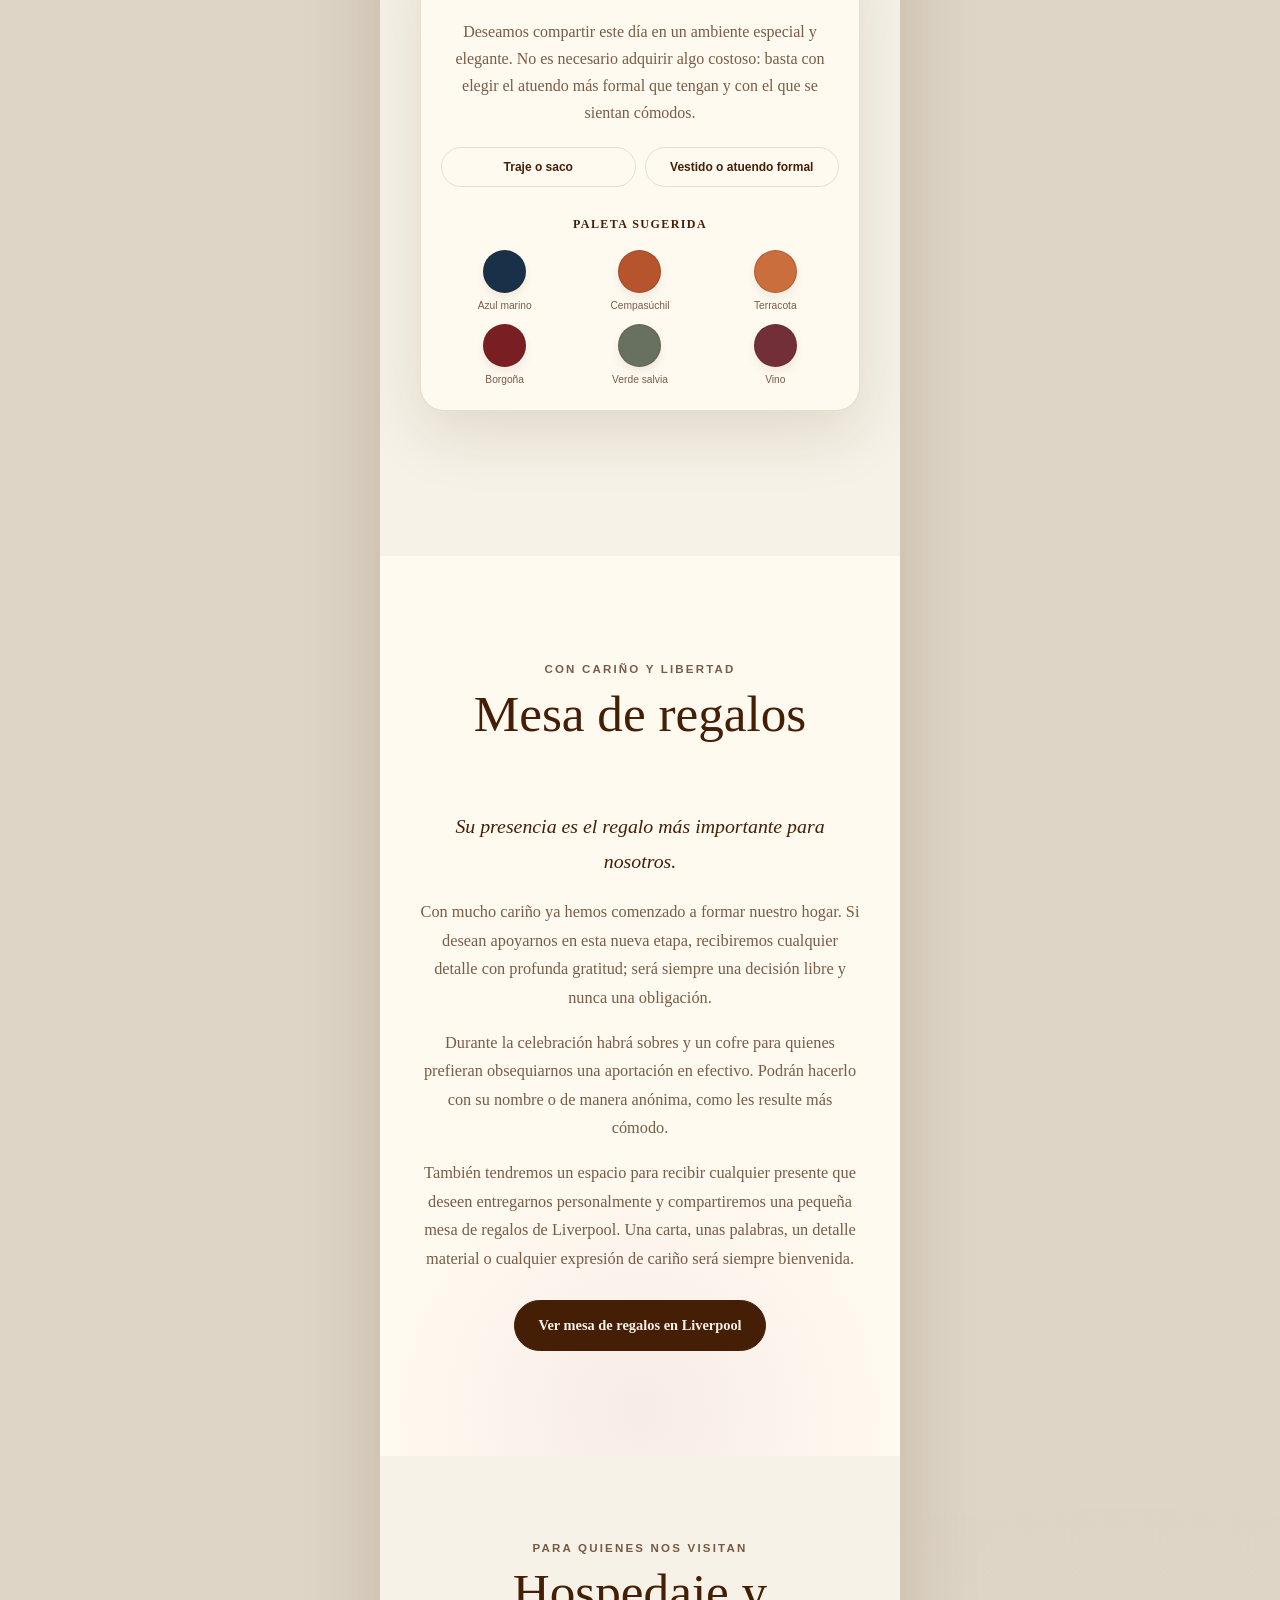
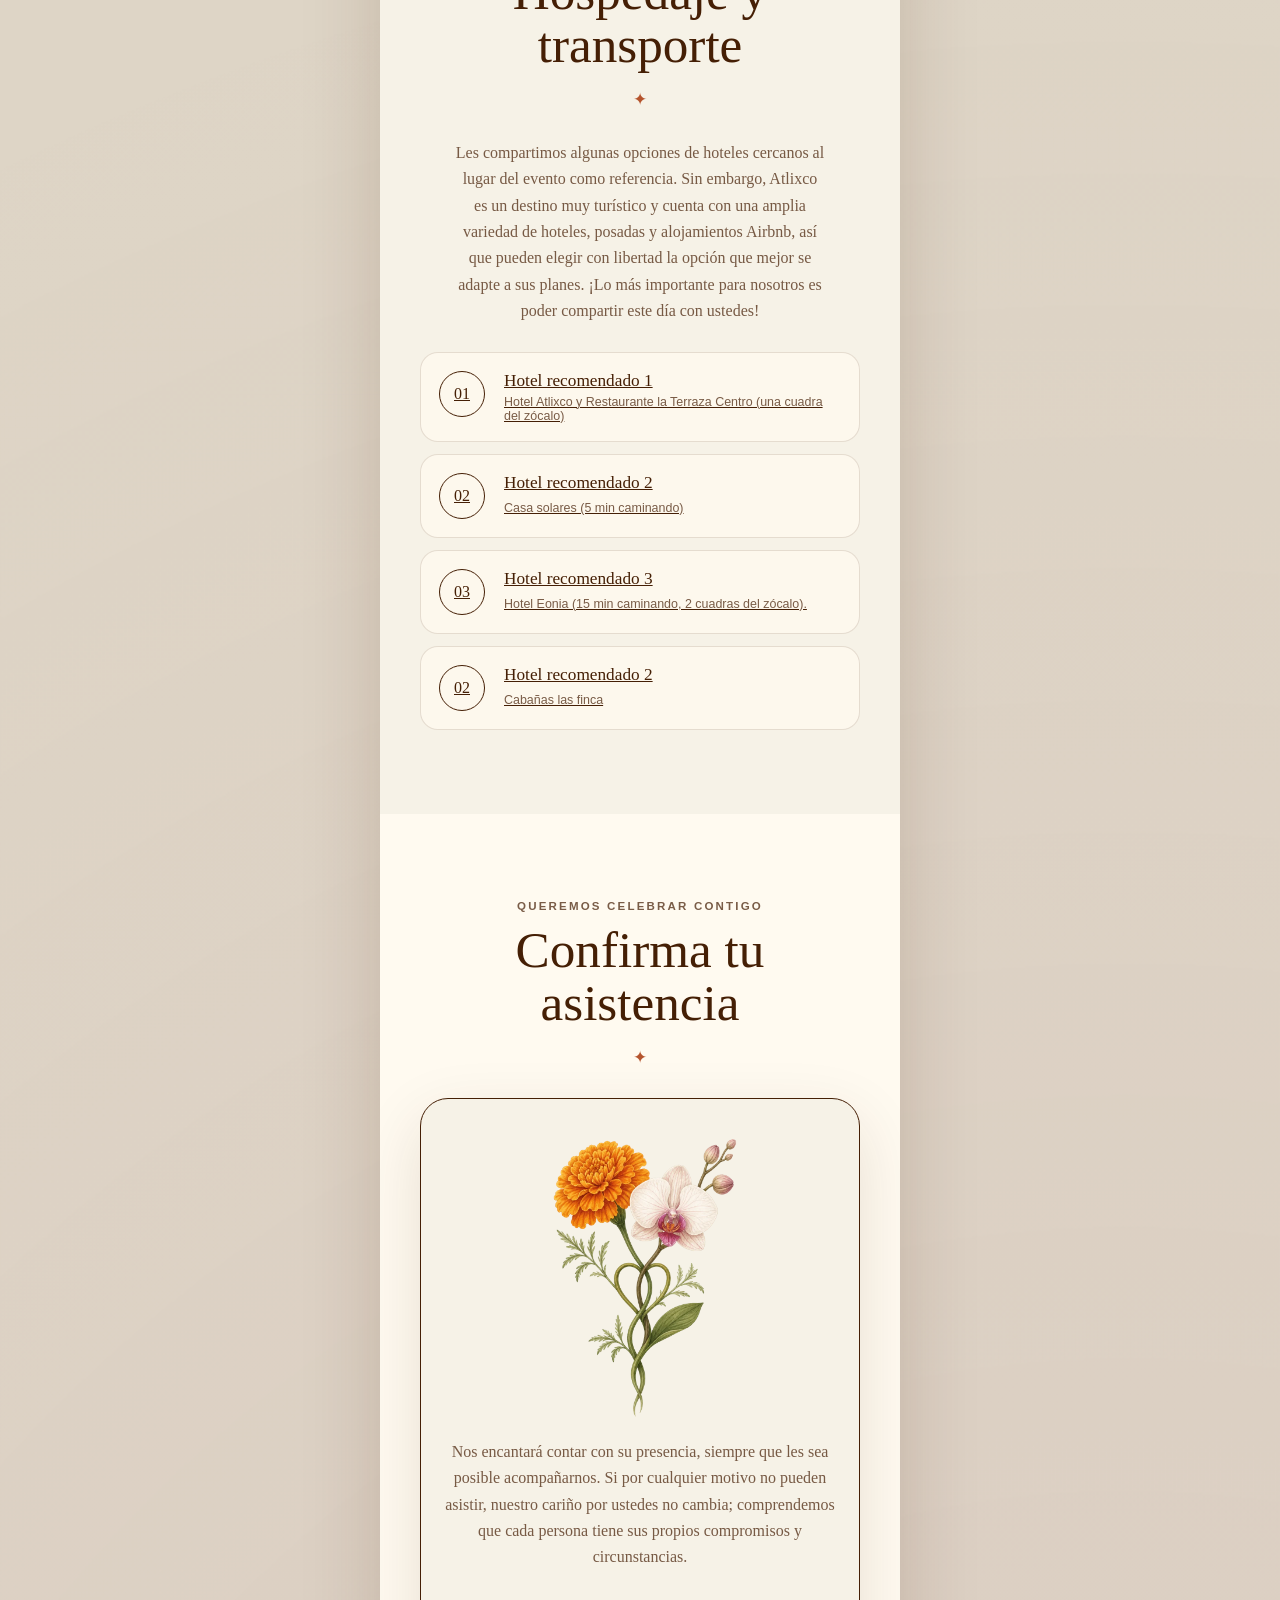
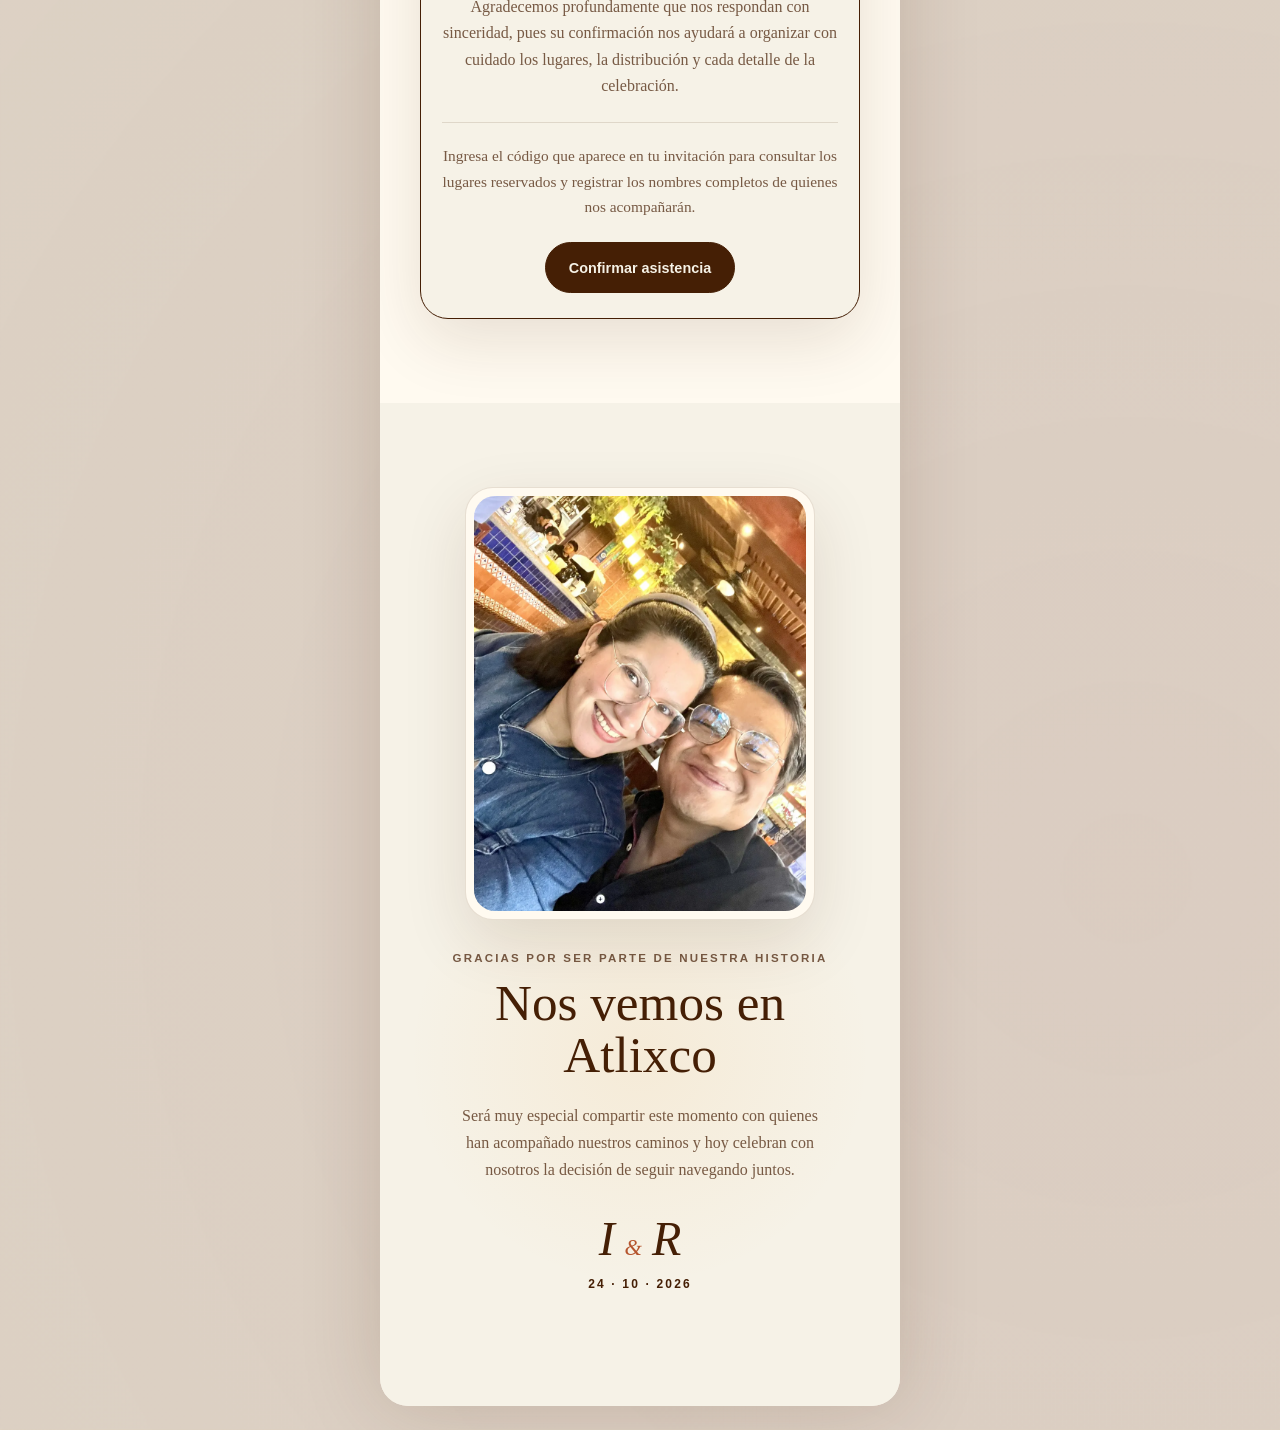
==== commit 2e94de79: "Update index.html" ====
--- a/index.html
+++ b/index.html
@@ -396,8 +396,8 @@
           <div class="divider reveal" aria-hidden="true">✦</div>
 
           <p class="section-note reveal">
-            Próximamente compartiremos opciones cercanas al salón para que puedan
-            planear su estancia con tranquilidad.
+           Les compartimos algunas opciones de hoteles cercanos al lugar del evento como referencia. Sin embargo, Atlixco es un destino muy turístico y cuenta con una amplia variedad de hoteles, posadas y alojamientos Airbnb, así que pueden elegir con libertad la opción que mejor se adapte a sus planes. ¡Lo más importante para nosotros es poder compartir este día con ustedes!
+
           </p>
 
           <div class="lodging-grid">
@@ -409,10 +409,33 @@
   >
     <span>01</span>
     <strong>Hotel recomendado 1</strong>
-    <p>Consultar ubicación y detalles en Google Maps.</p>
+    <p>Hotel Atlixco y Restaurante la Terraza Centro (una cuadra del zócalo) </p>
   </a>
 
   <a
+    class="lodging-card reveal"
+    href="https://www.booking.com/hotel/mx/casa-solares.es.html?label=[base64]&sid=8deb174737e5935d5c3f842e1f80ec5b&aid=1288313&ucfs=1&checkin=2026-10-24&checkout=2026-10-25&dest_id=-1651727&dest_type=city&group_adults=2&no_rooms=1&group_children=0&srpvid=d5038efe49d4016c&srepoch=1786047670&all_sr_blocks=1564570804_427557016_2_0_0&highlighted_blocks=1564570804_427557016_2_0_0&matching_block_id=1564570804_427557016_2_0_0&atlas_src=sr_iw_title#availability"
+    target="_blank"
+    rel="noopener noreferrer"
+  >
+    <span>02</span>
+    <strong>Hotel recomendado 2</strong>
+    <p>Casa solares (5 min caminando)</p>
+  </a>
+
+  <a
+    class="lodging-card reveal"
+    href="https://maps.app.goo.gl/keRufUQN7yVJdRqj7"
+    target="_blank"
+    rel="noopener noreferrer"
+  >
+    <span>03</span>
+    <strong>Hotel recomendado 3</strong>
+    <p>Hotel Eonia (15 min caminando,  2 cuadras del zócalo).</p>
+  </a>
+
+
+      <a
     class="lodging-card reveal"
     href="https://maps.app.goo.gl/akCnVgtiVfGZSqRq8"
     target="_blank"
@@ -420,19 +443,9 @@
   >
     <span>02</span>
     <strong>Hotel recomendado 2</strong>
-    <p>Consultar ubicación y detalles en Google Maps.</p>
+    <p>Cabañas las finca</p>
   </a>
-
-  <a
-    class="lodging-card reveal"
-    href="https://maps.app.goo.gl/BJr967RnfSRDNZmh6"
-    target="_blank"
-    rel="noopener noreferrer"
-  >
-    <span>03</span>
-    <strong>Hotel recomendado 3</strong>
-    <p>Consultar ubicación y detalles en Google Maps.</p>
-  </a>
+            
 </div>
       </section>
 
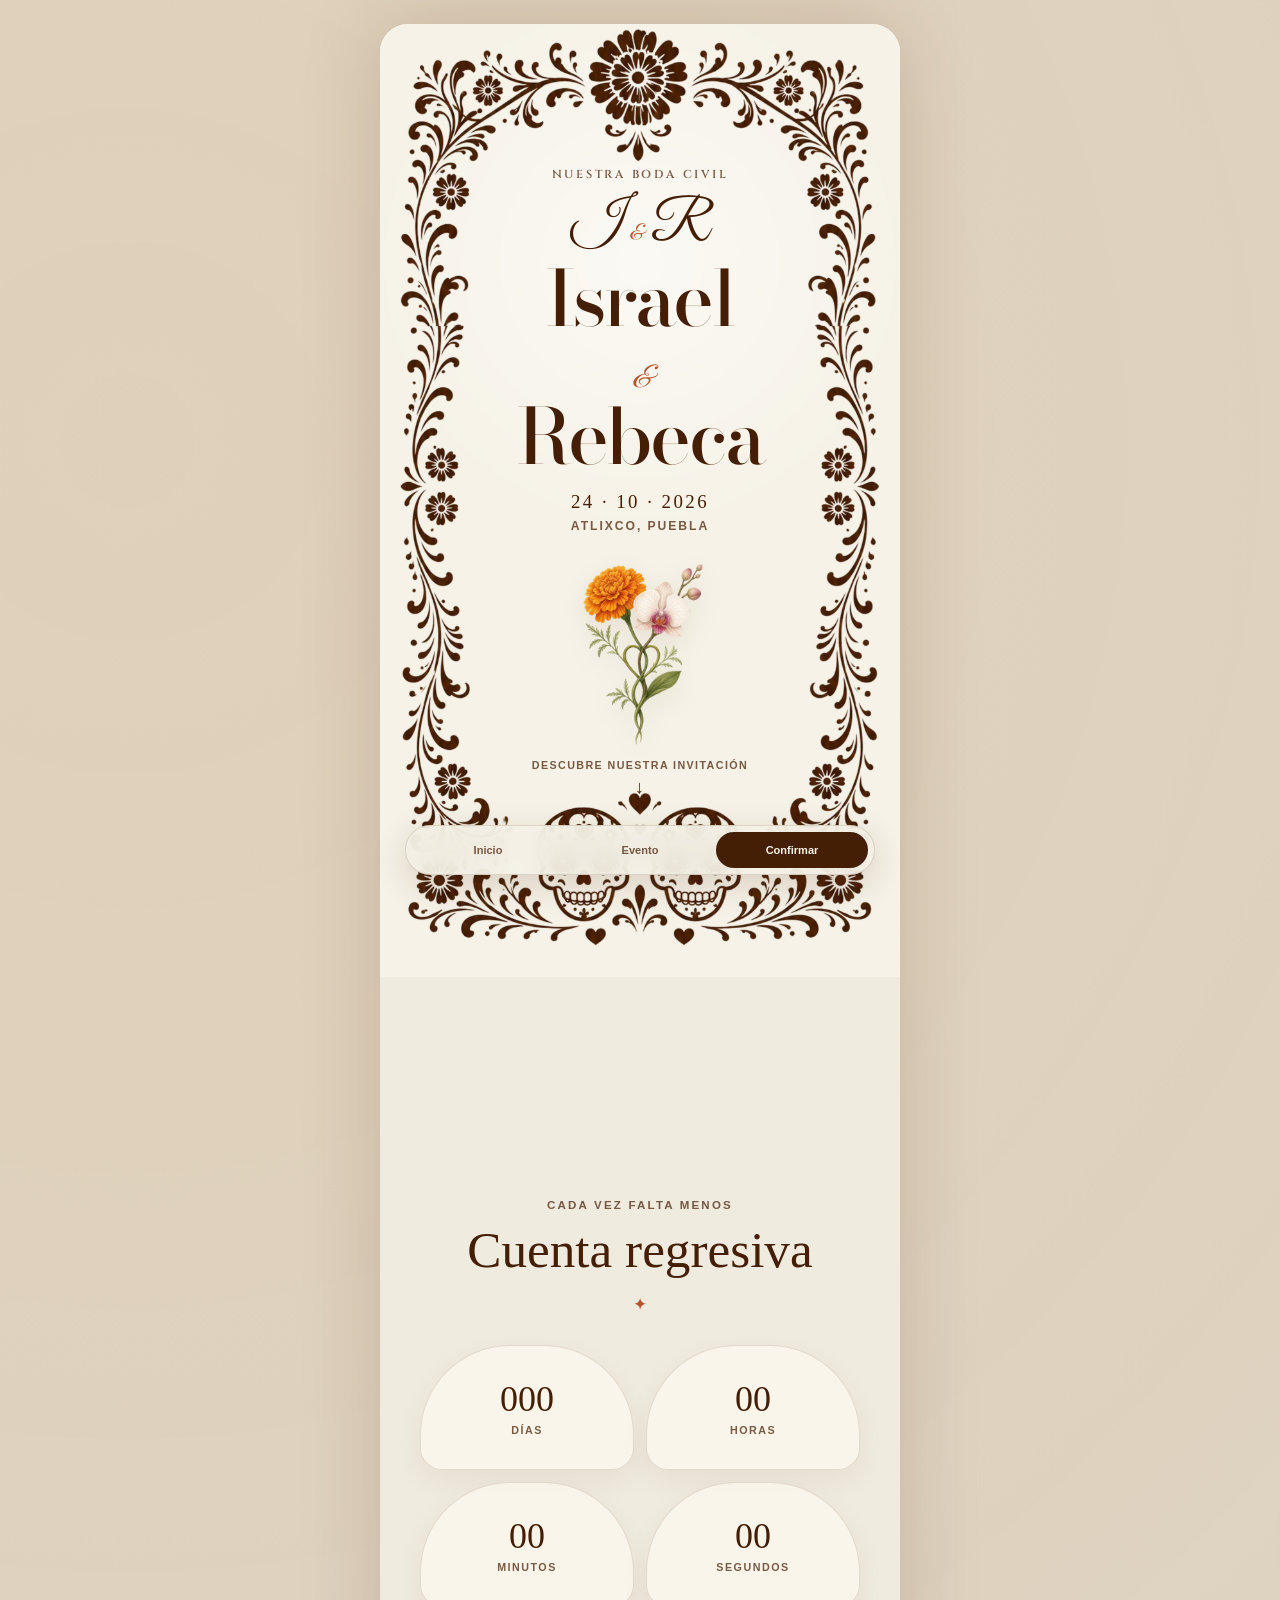
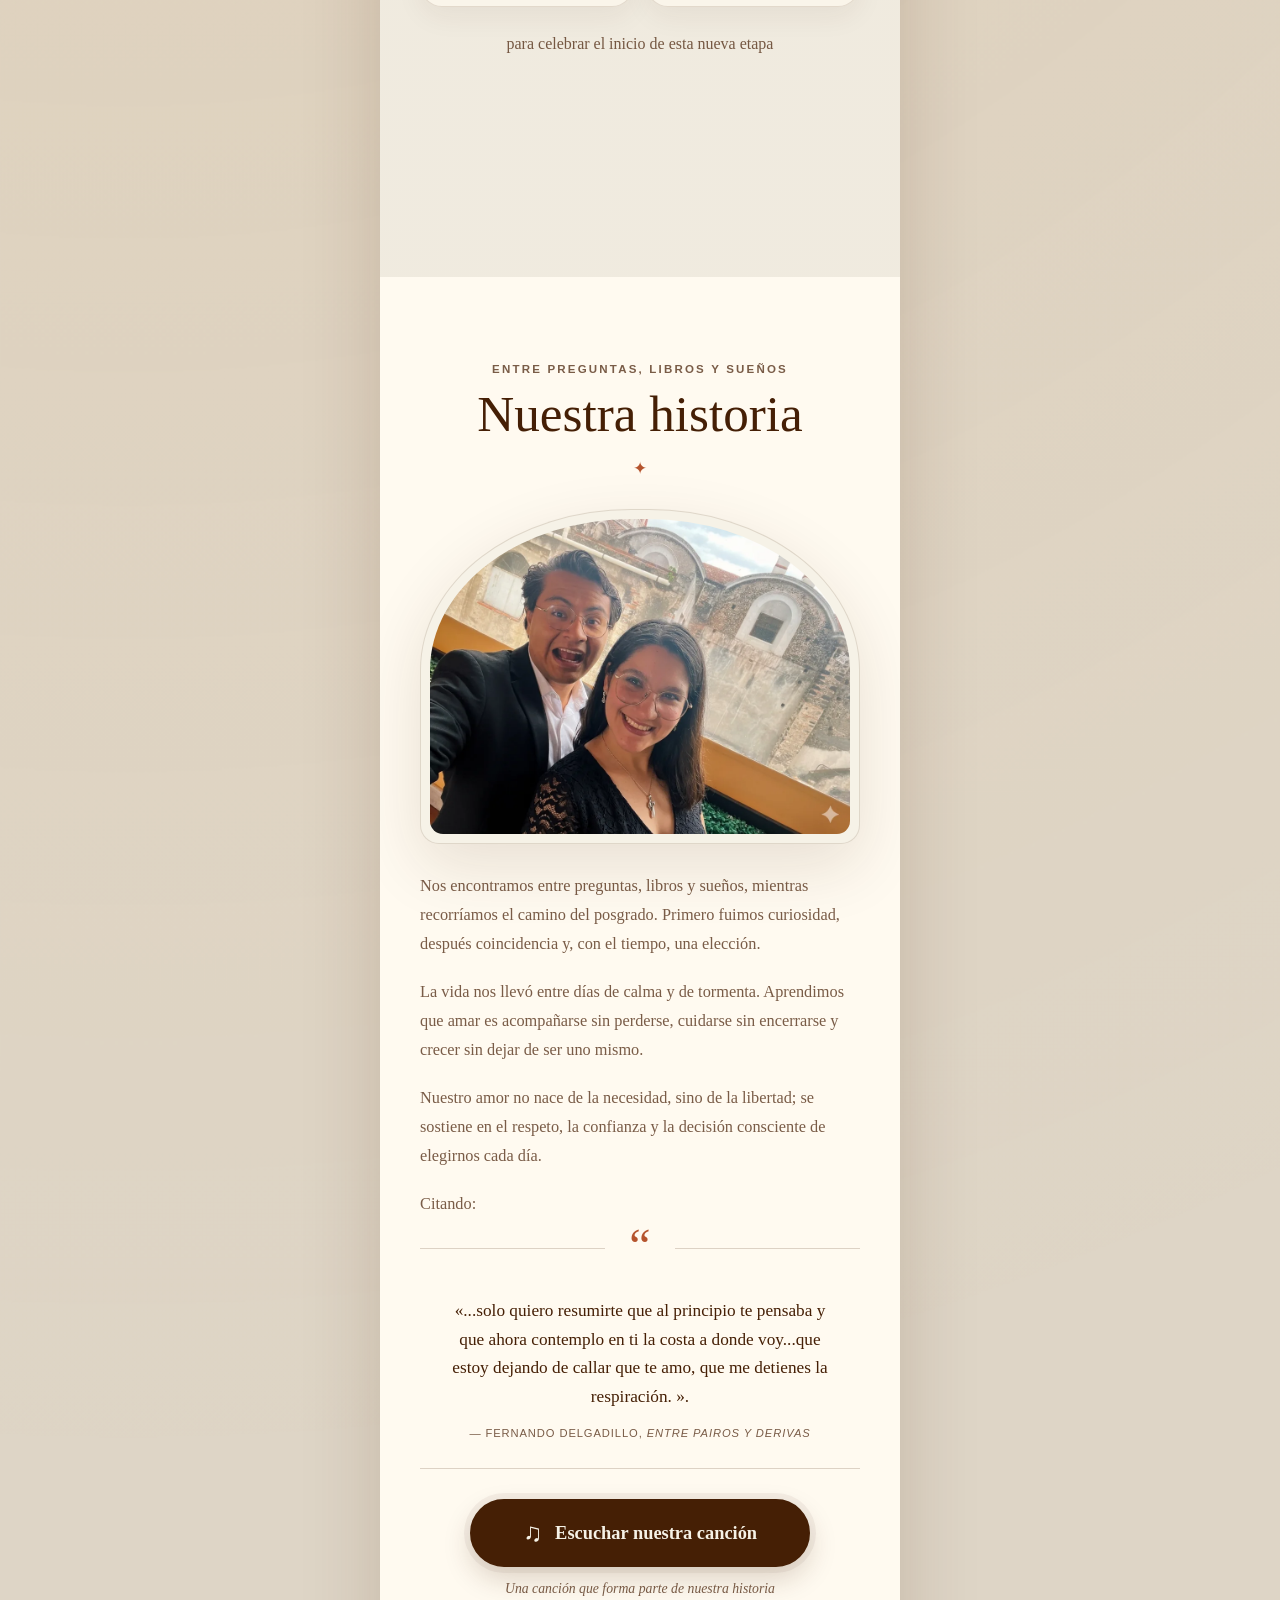
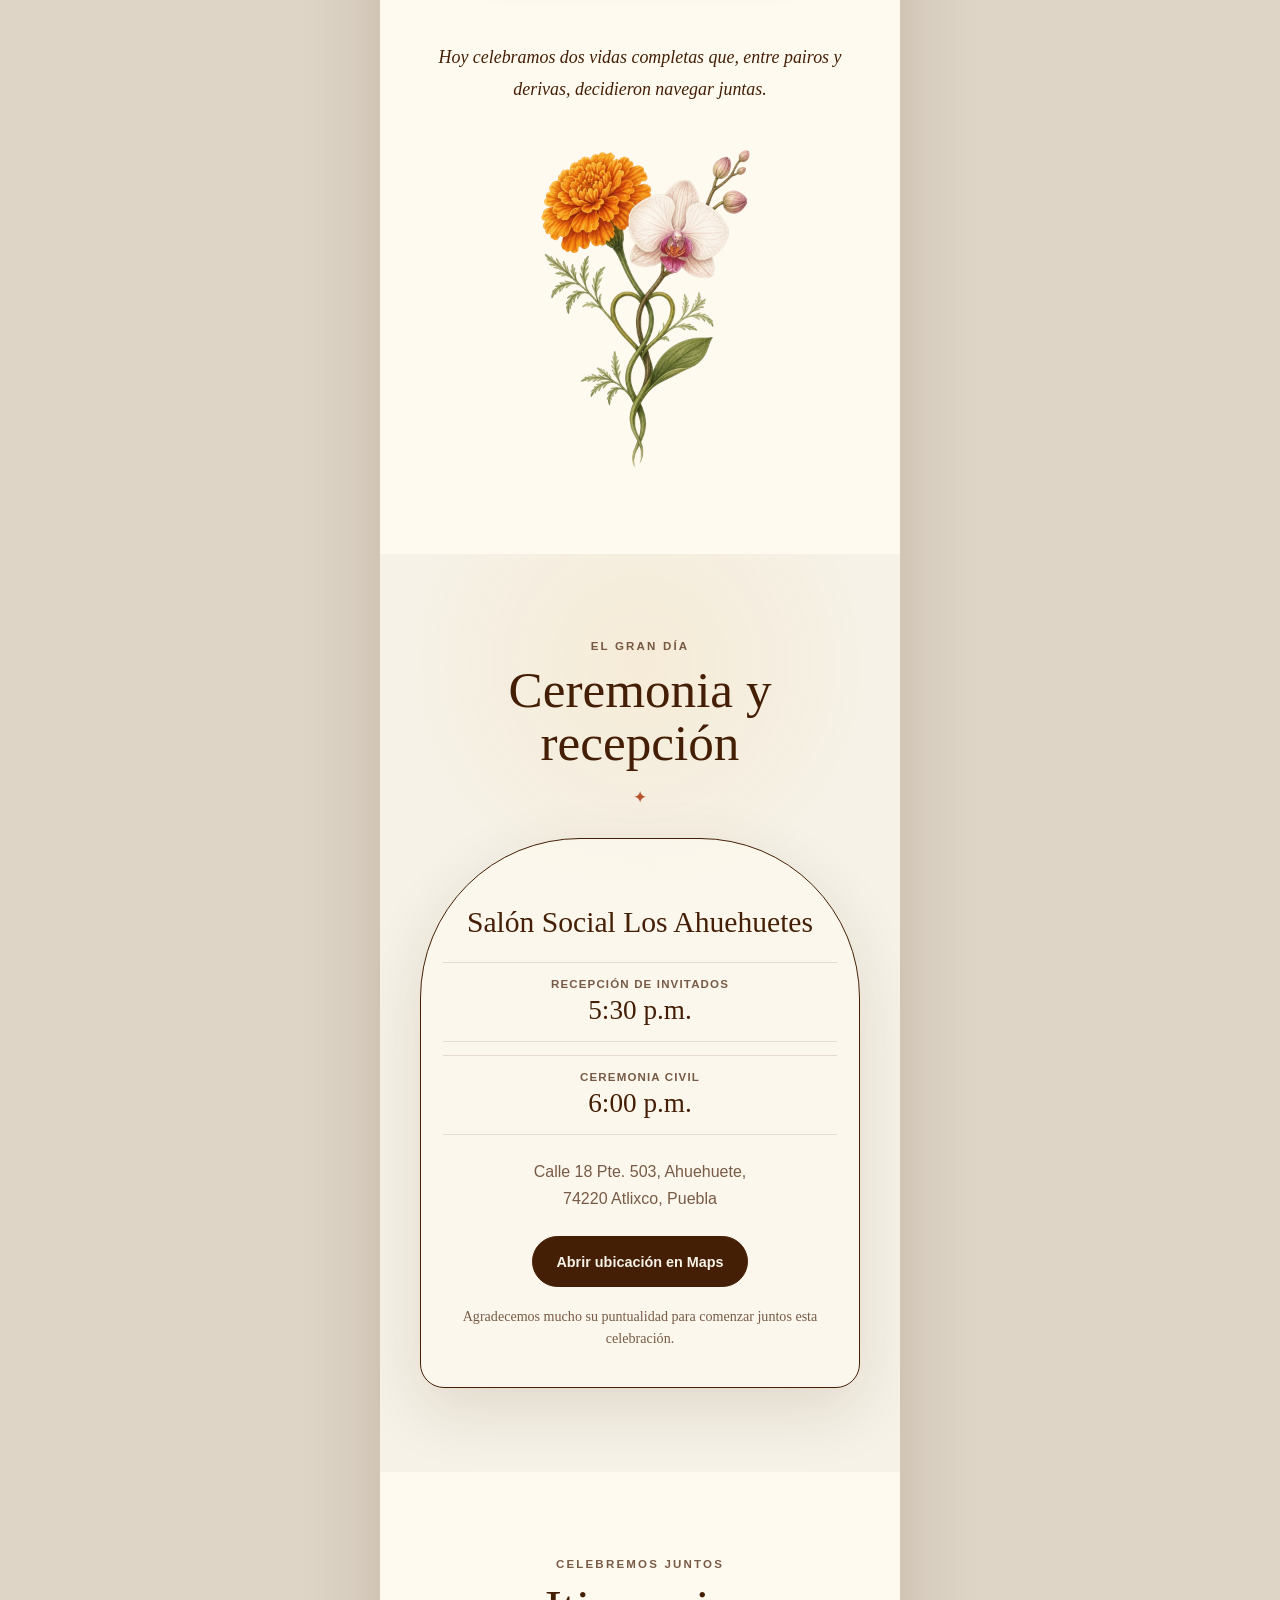
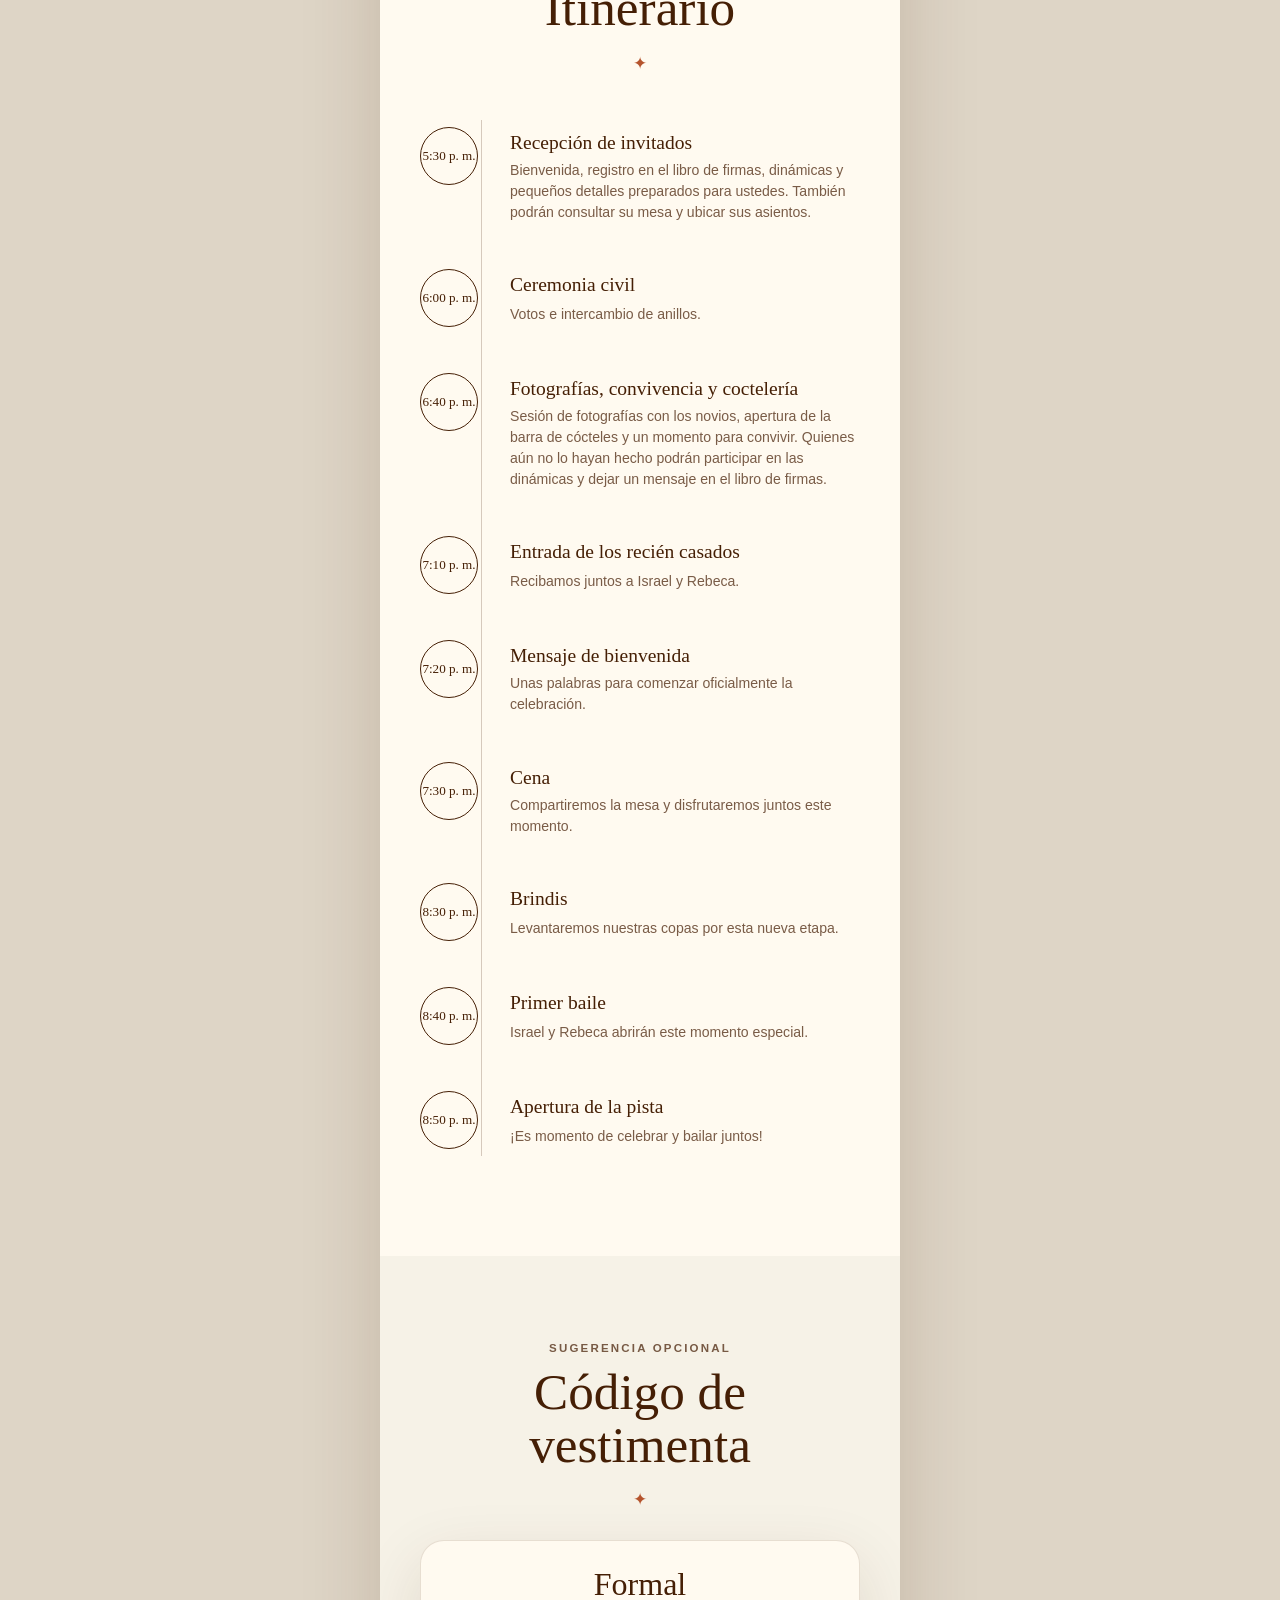
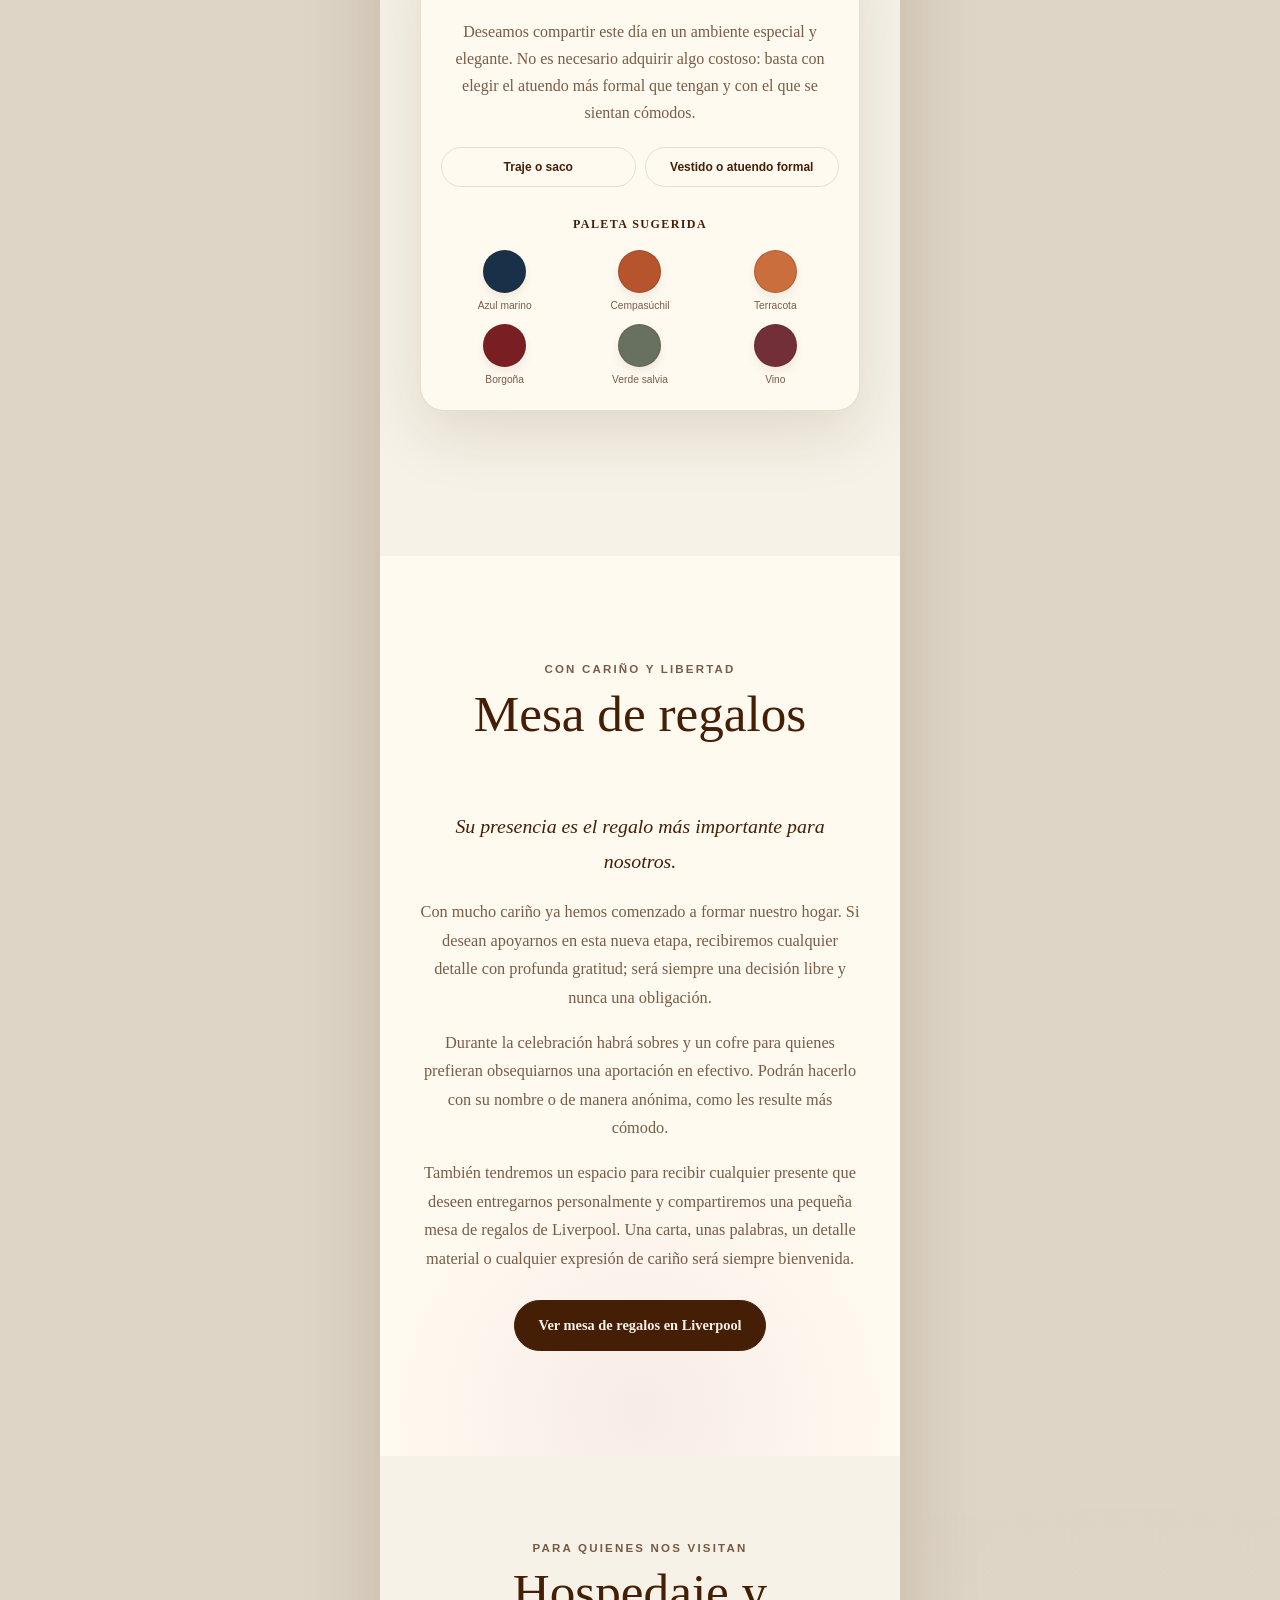
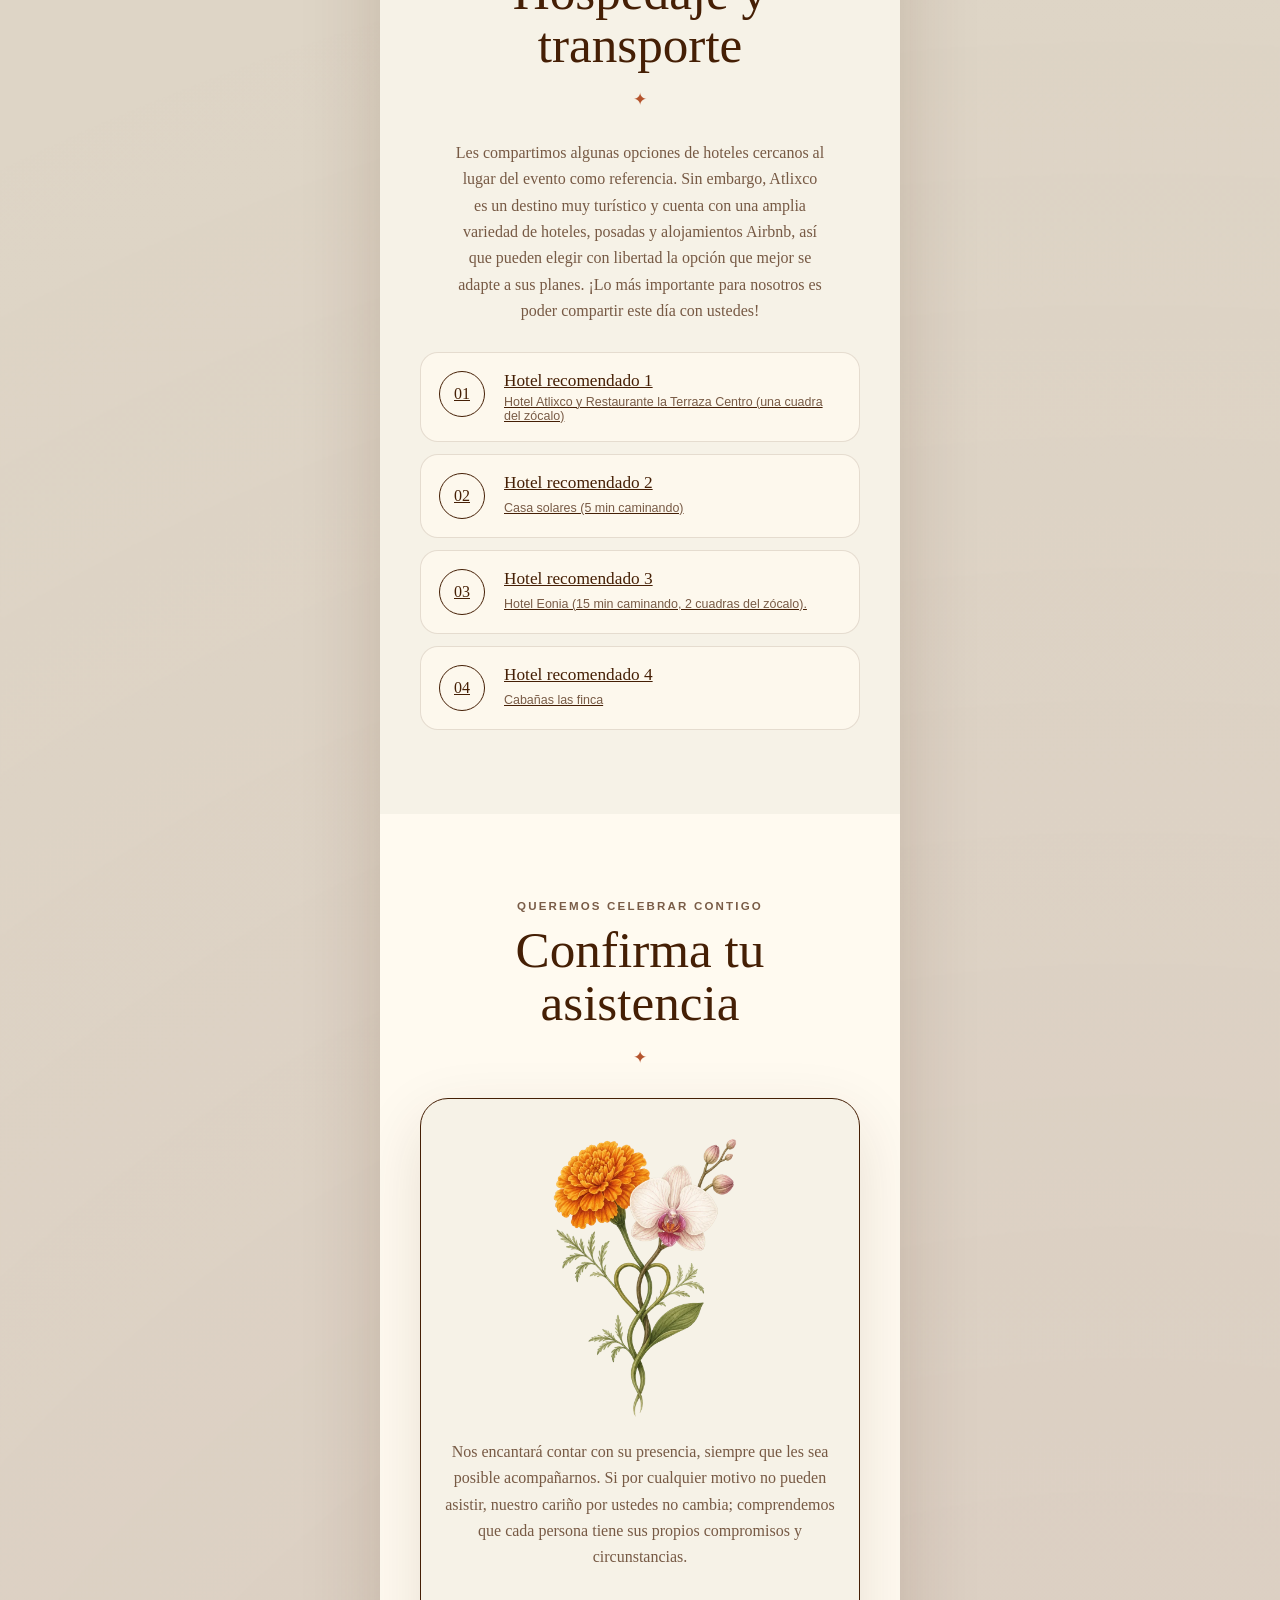
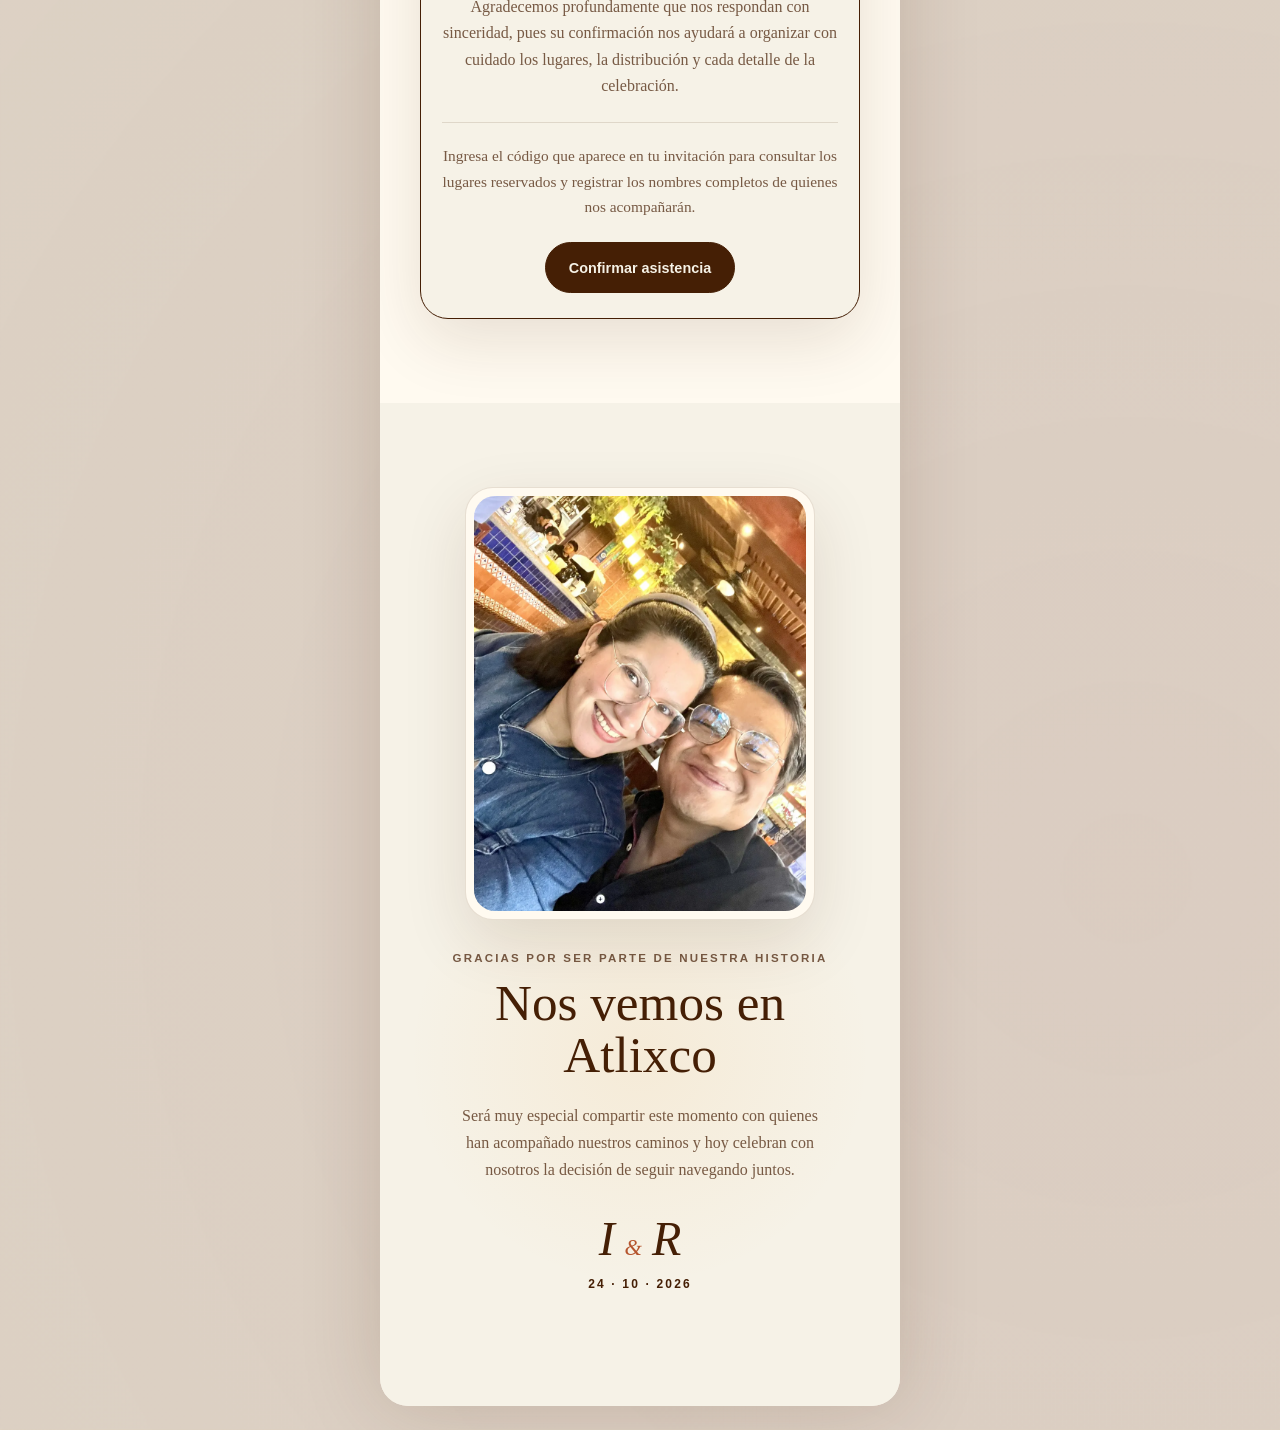
==== commit 3bd1d100: "Update index.html" ====
--- a/index.html
+++ b/index.html
@@ -441,8 +441,8 @@
     target="_blank"
     rel="noopener noreferrer"
   >
-    <span>02</span>
-    <strong>Hotel recomendado 2</strong>
+    <span>04</span>
+    <strong>Hotel recomendado 4</strong>
     <p>Cabañas las finca</p>
   </a>
             
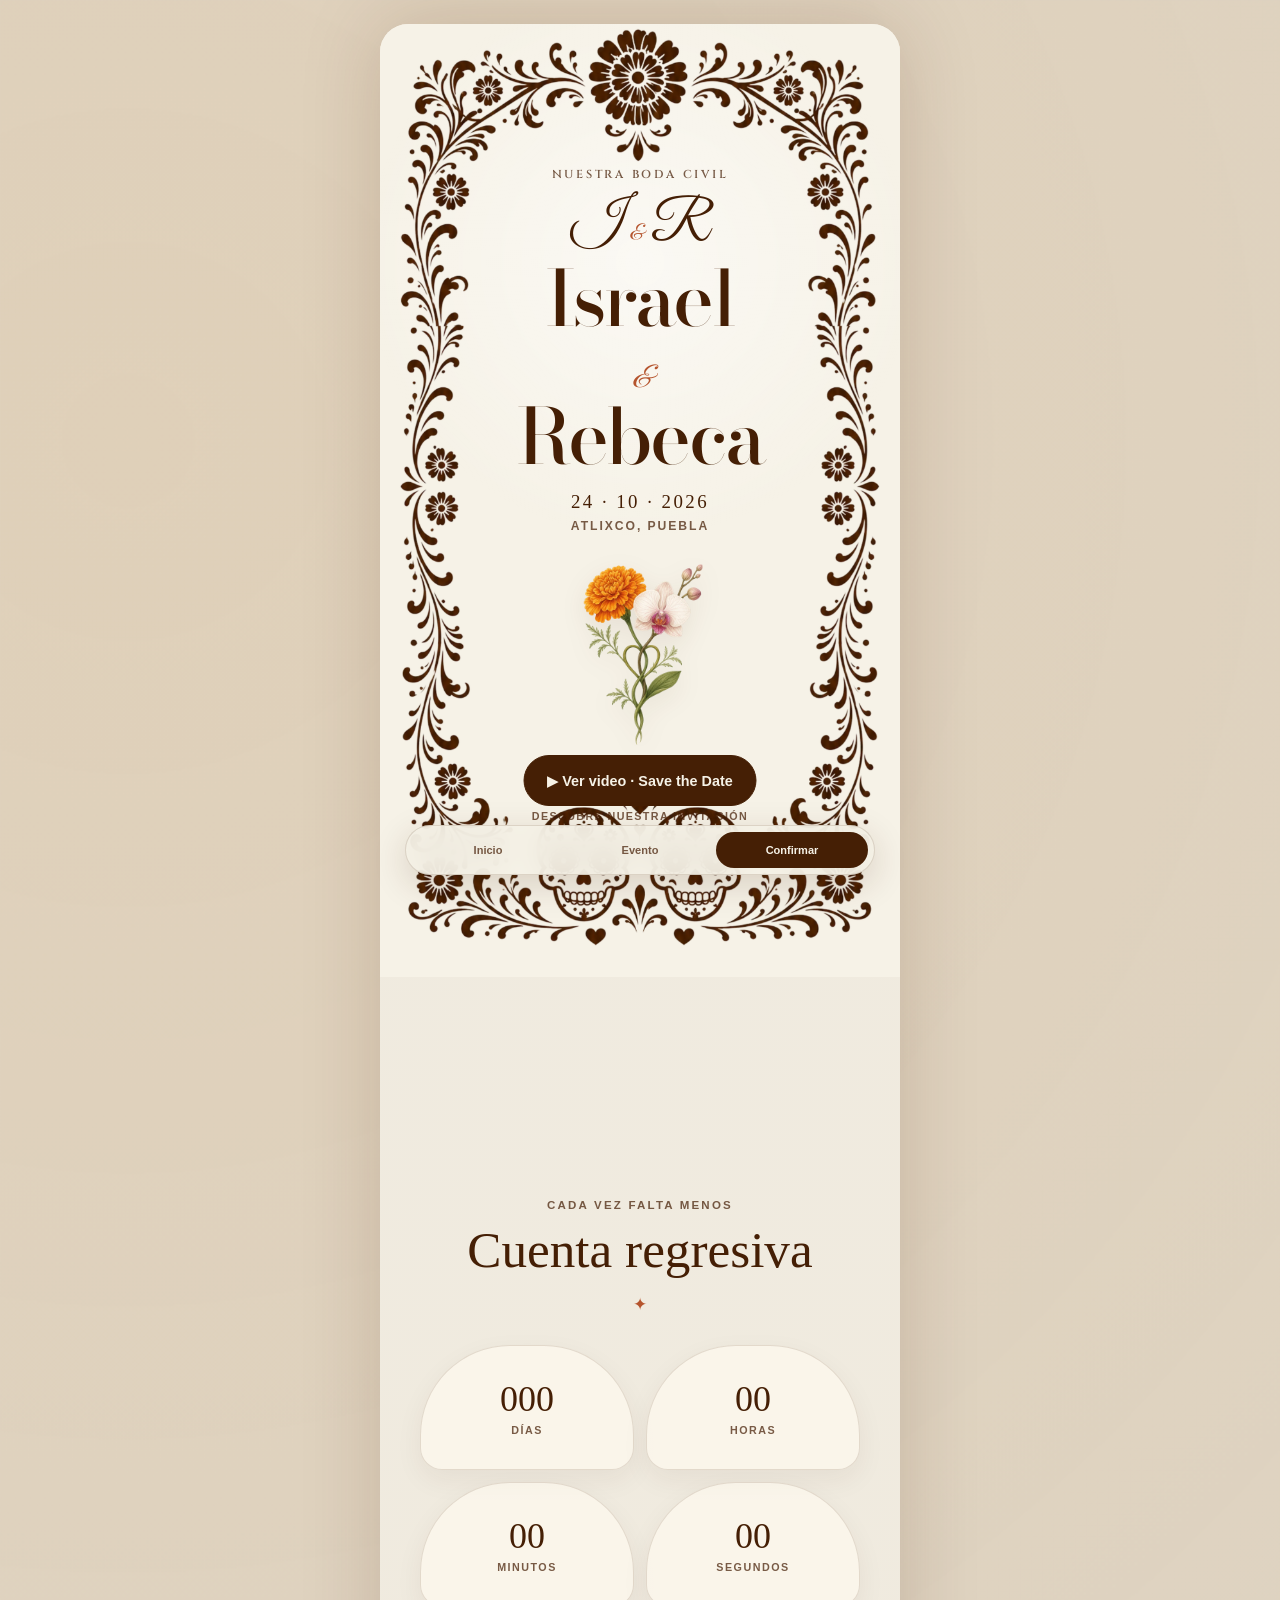
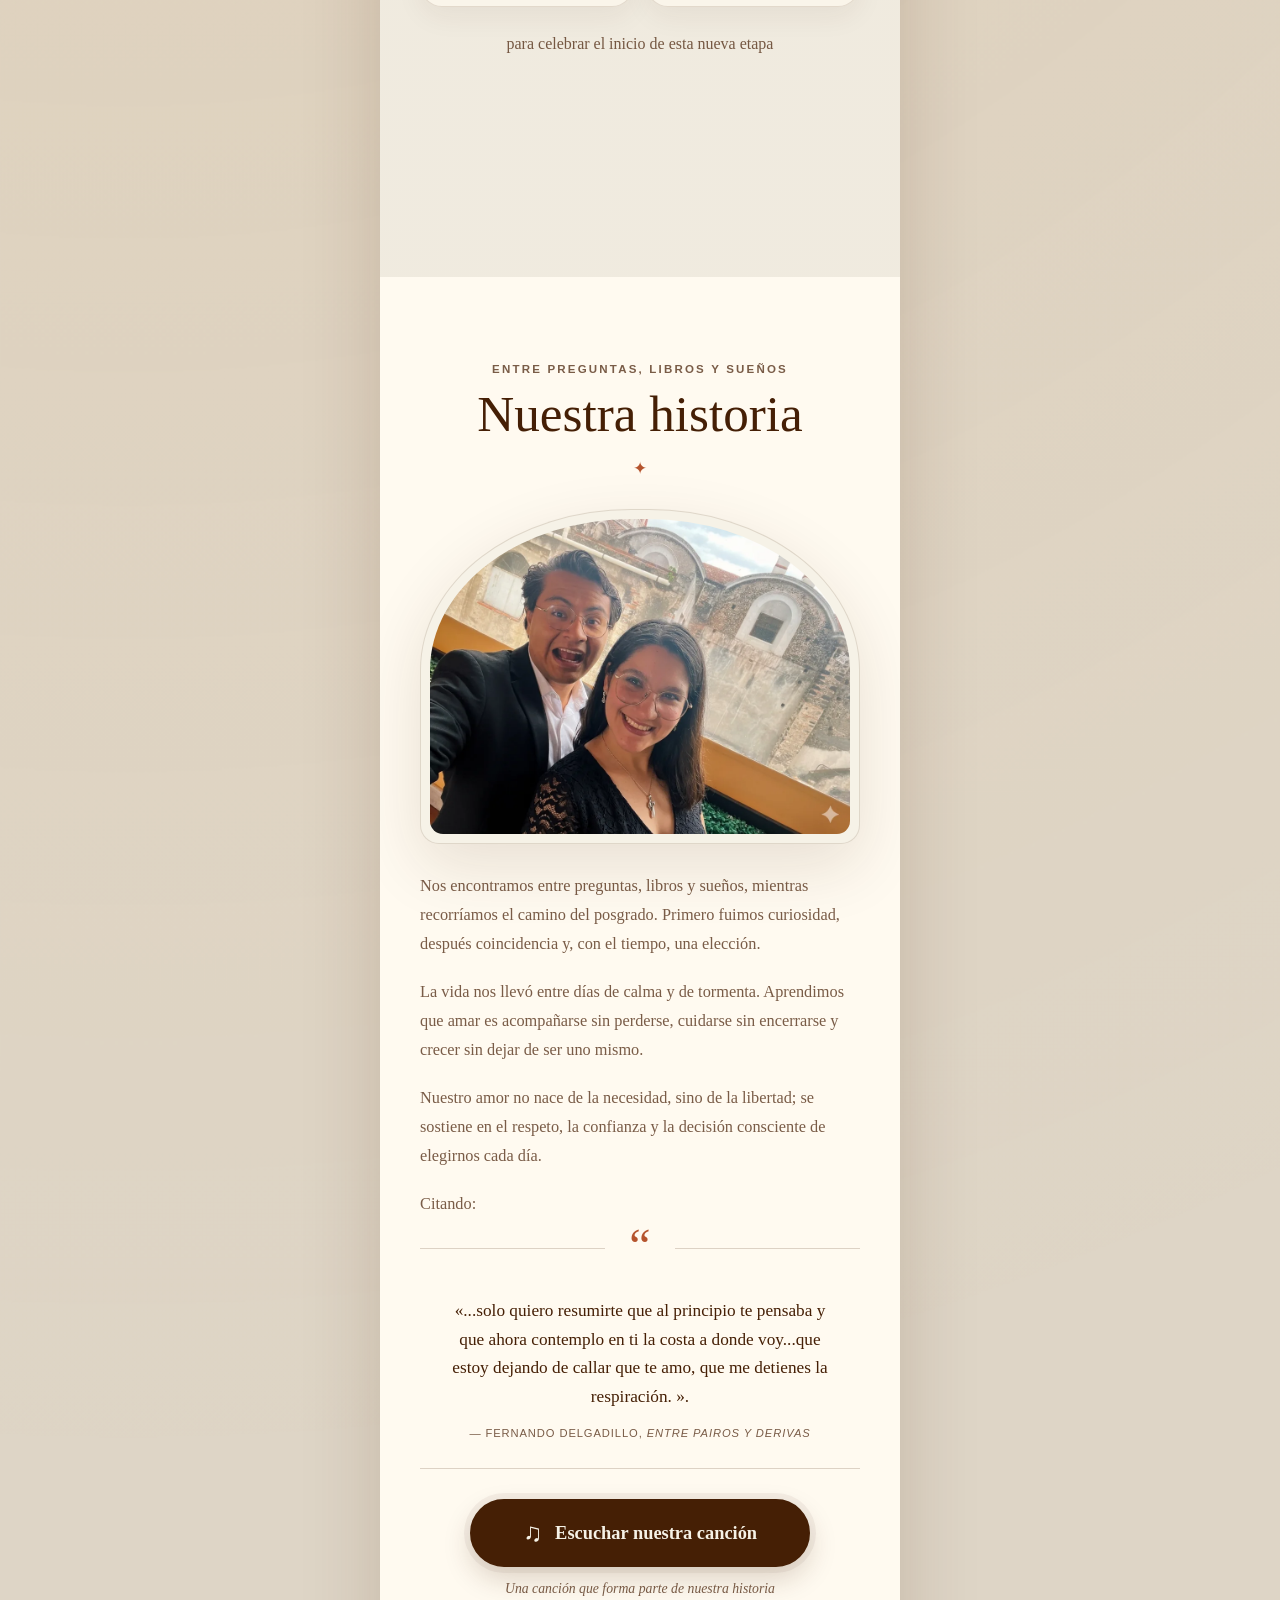
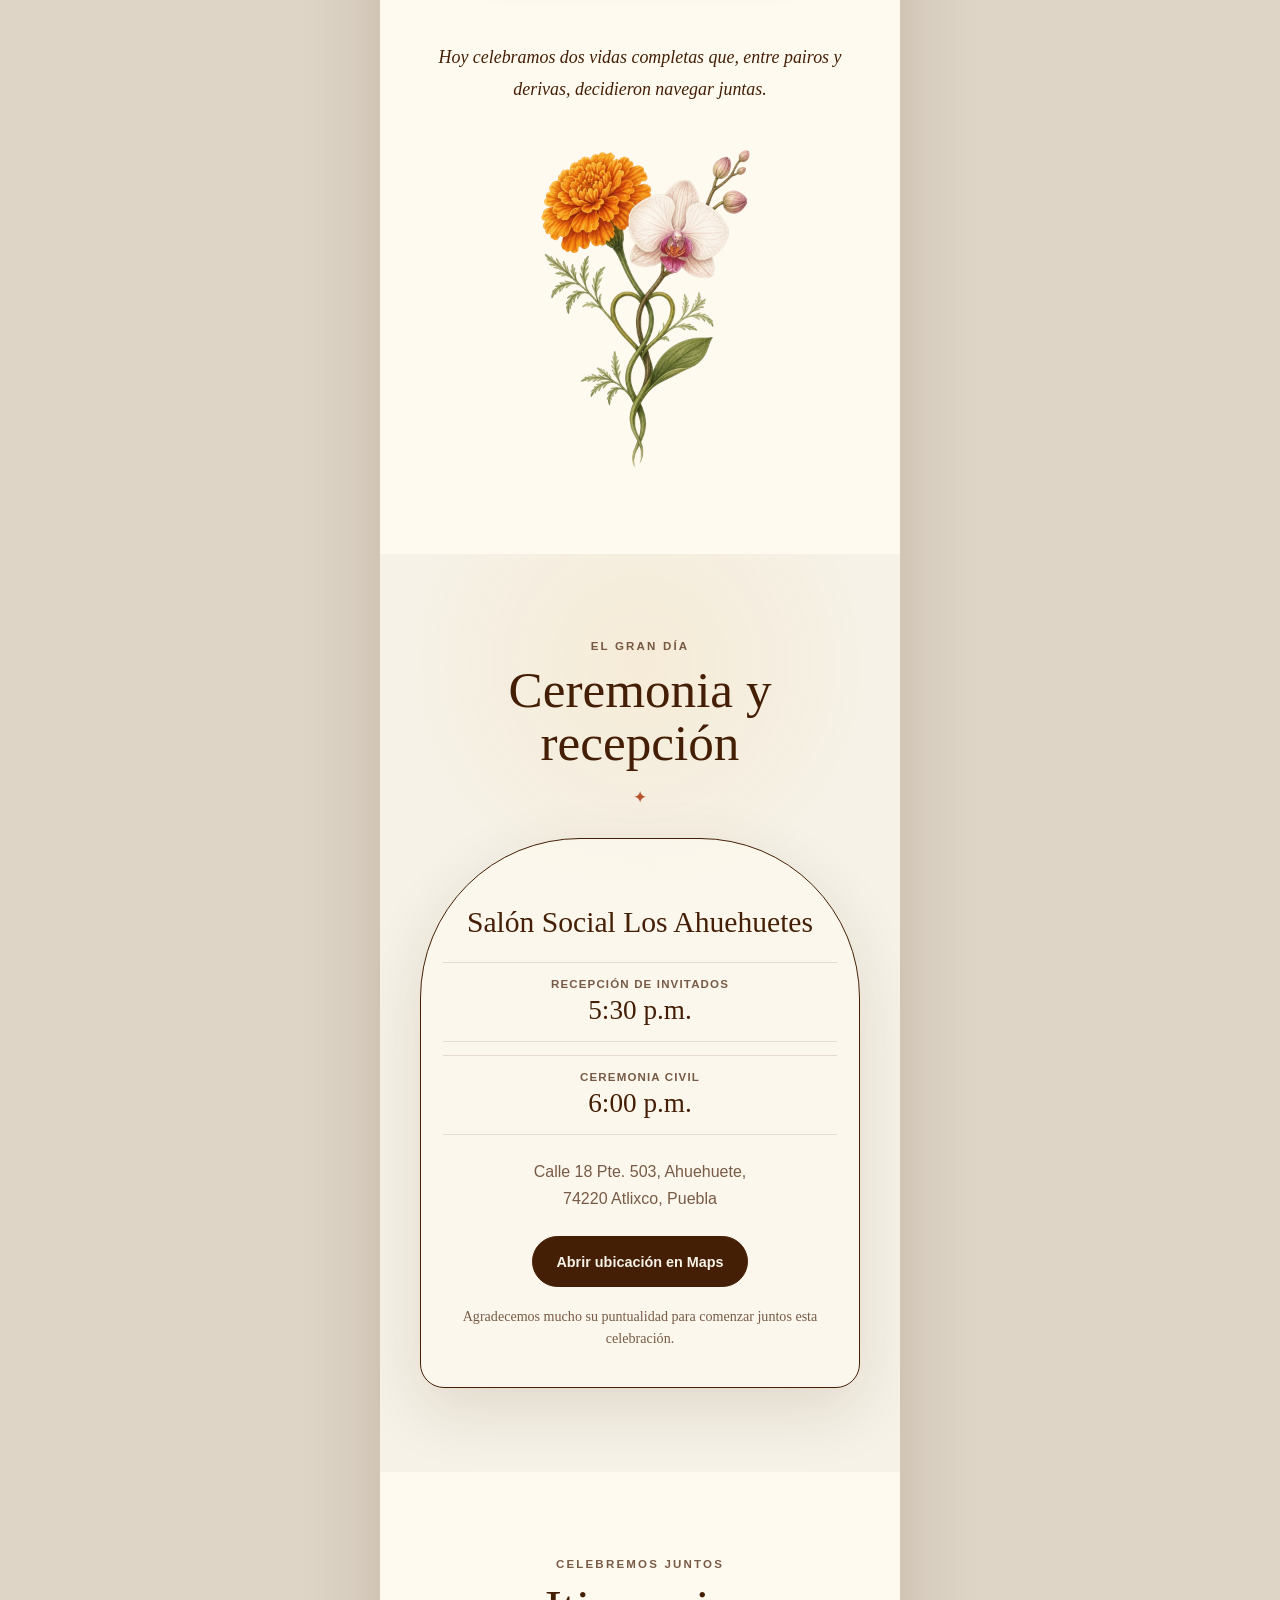
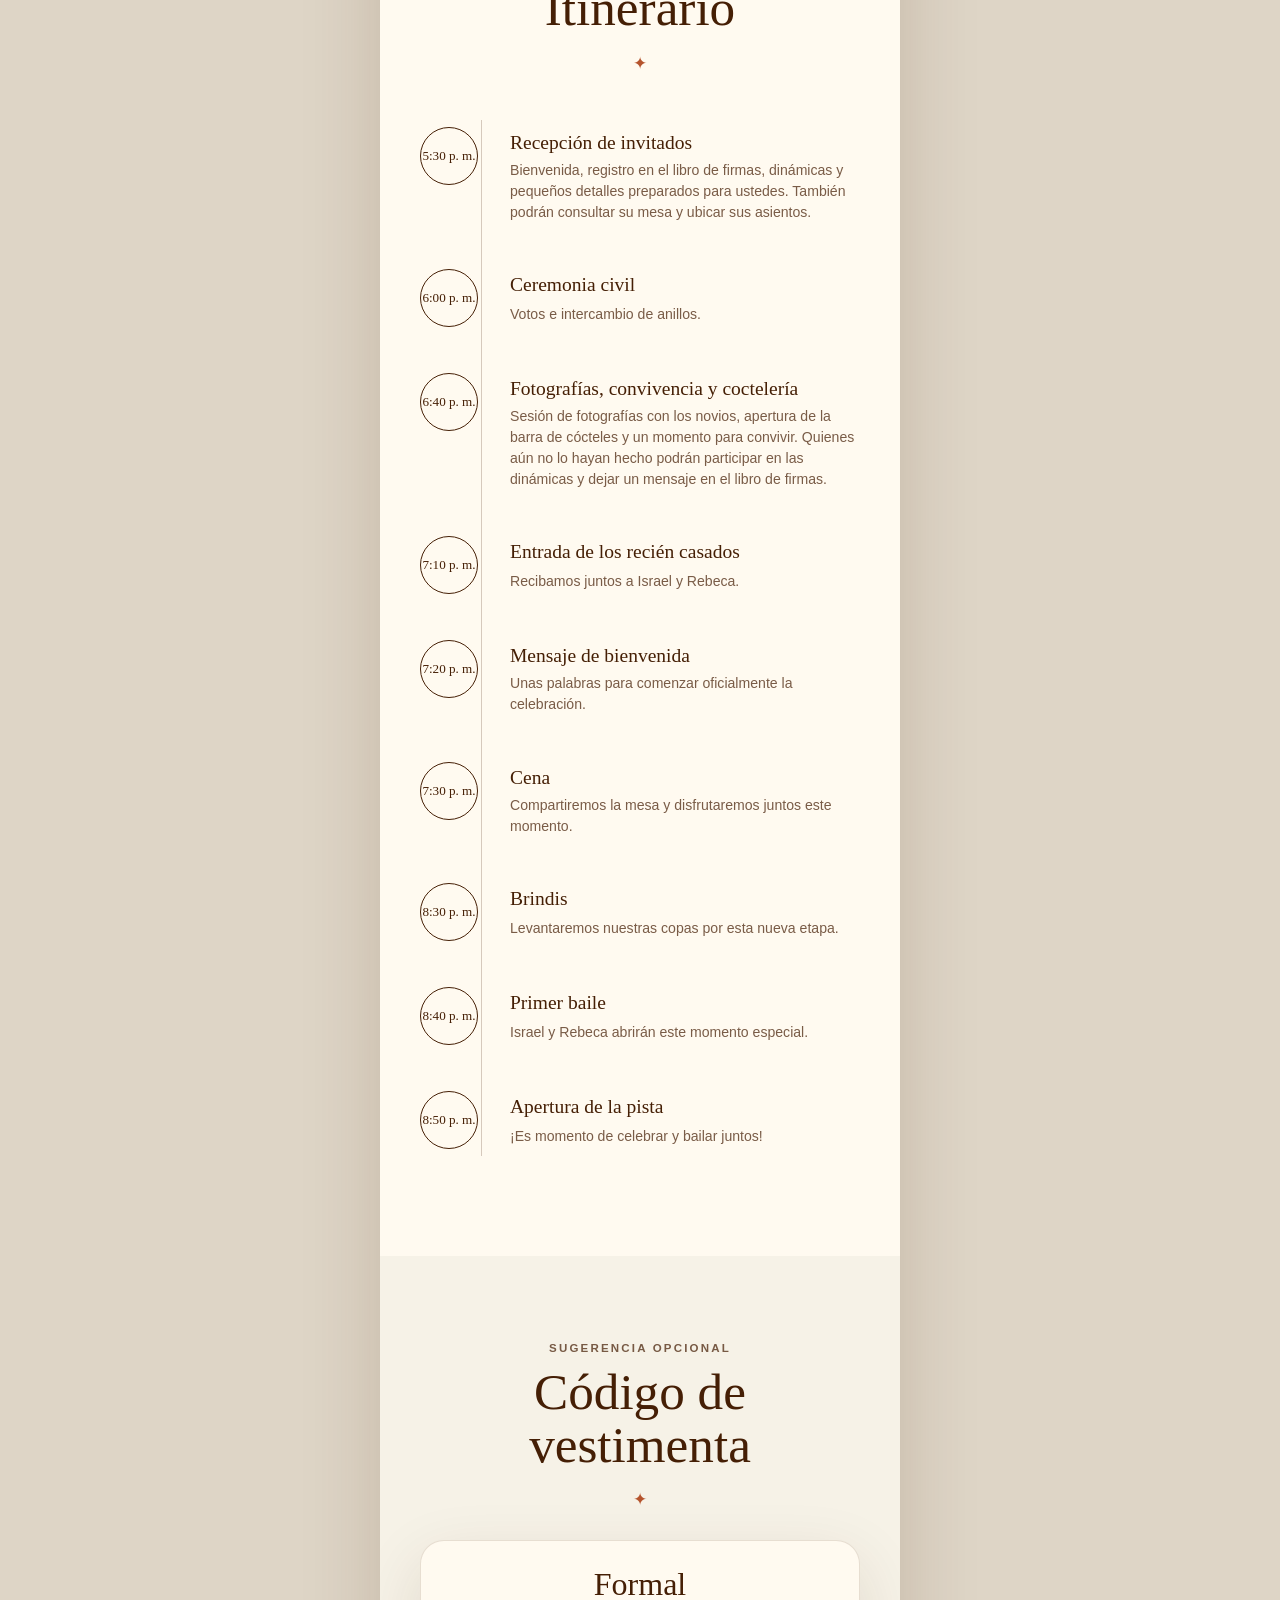
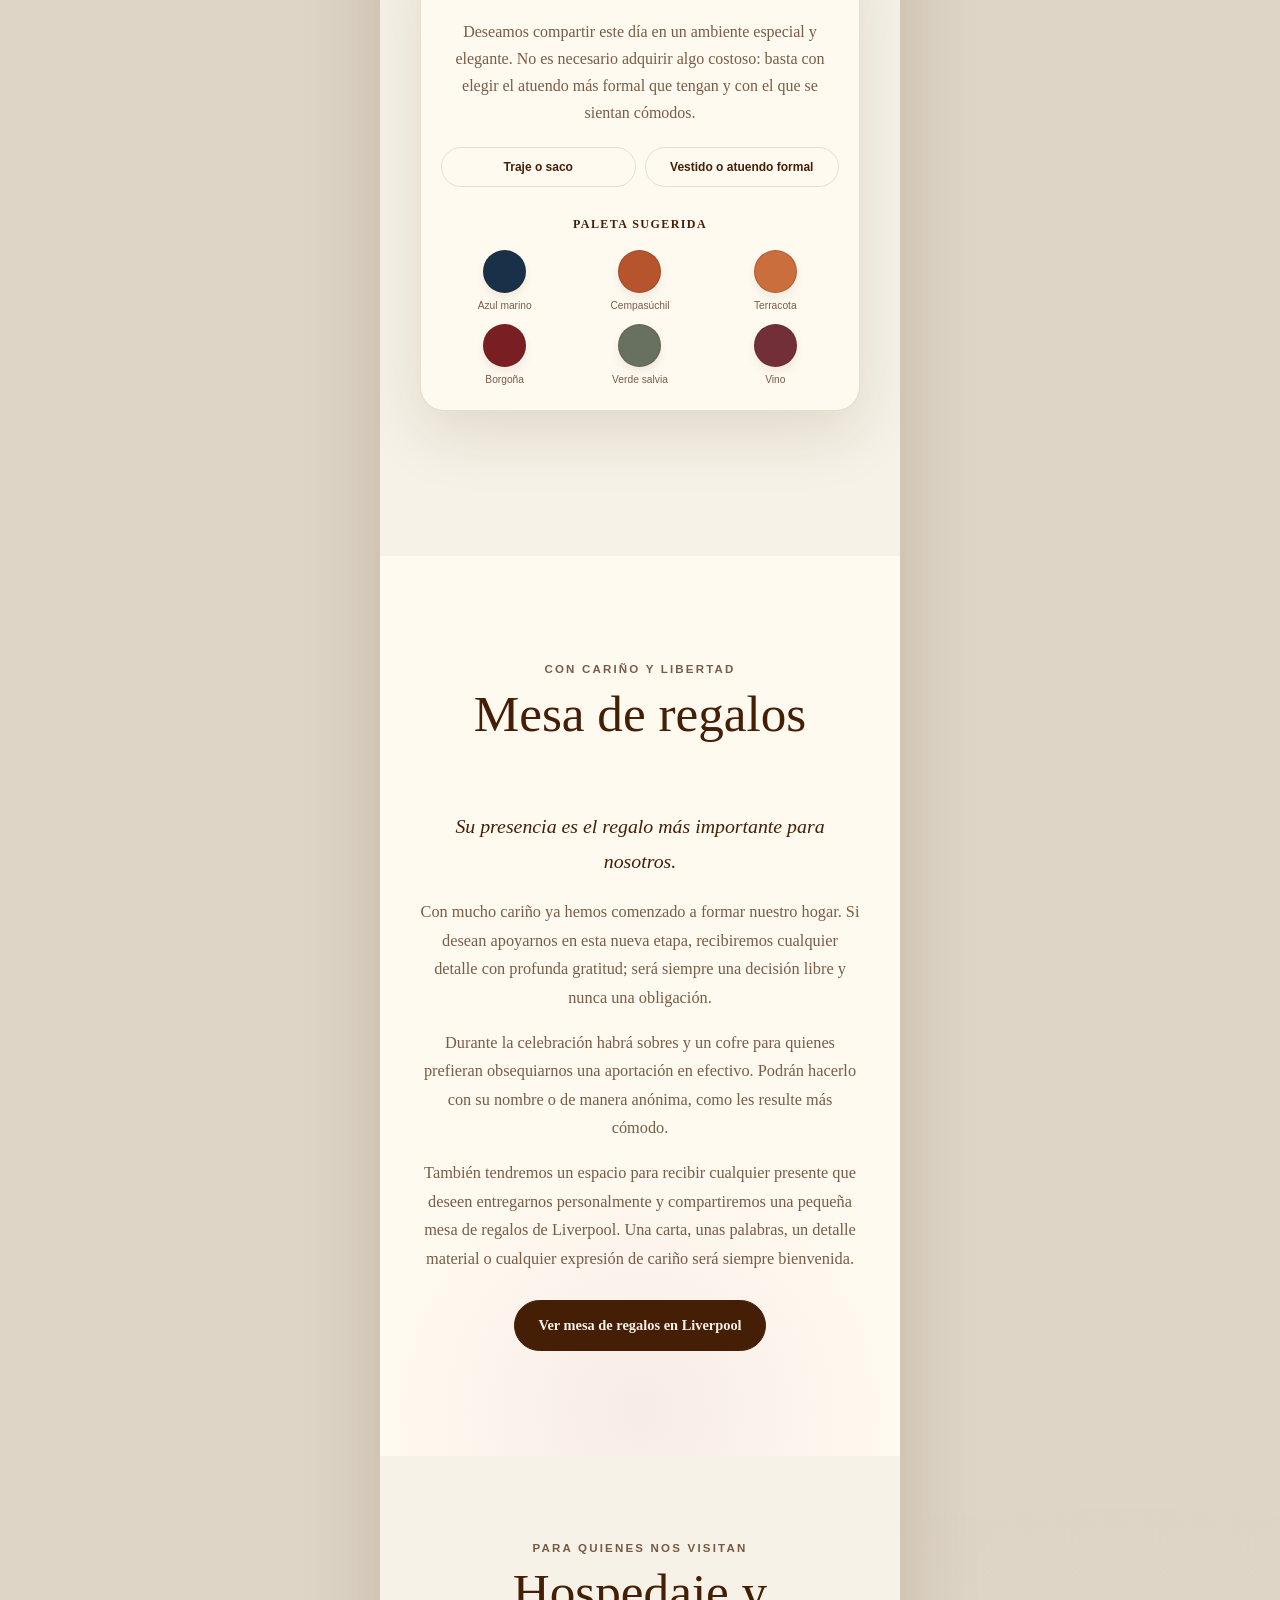
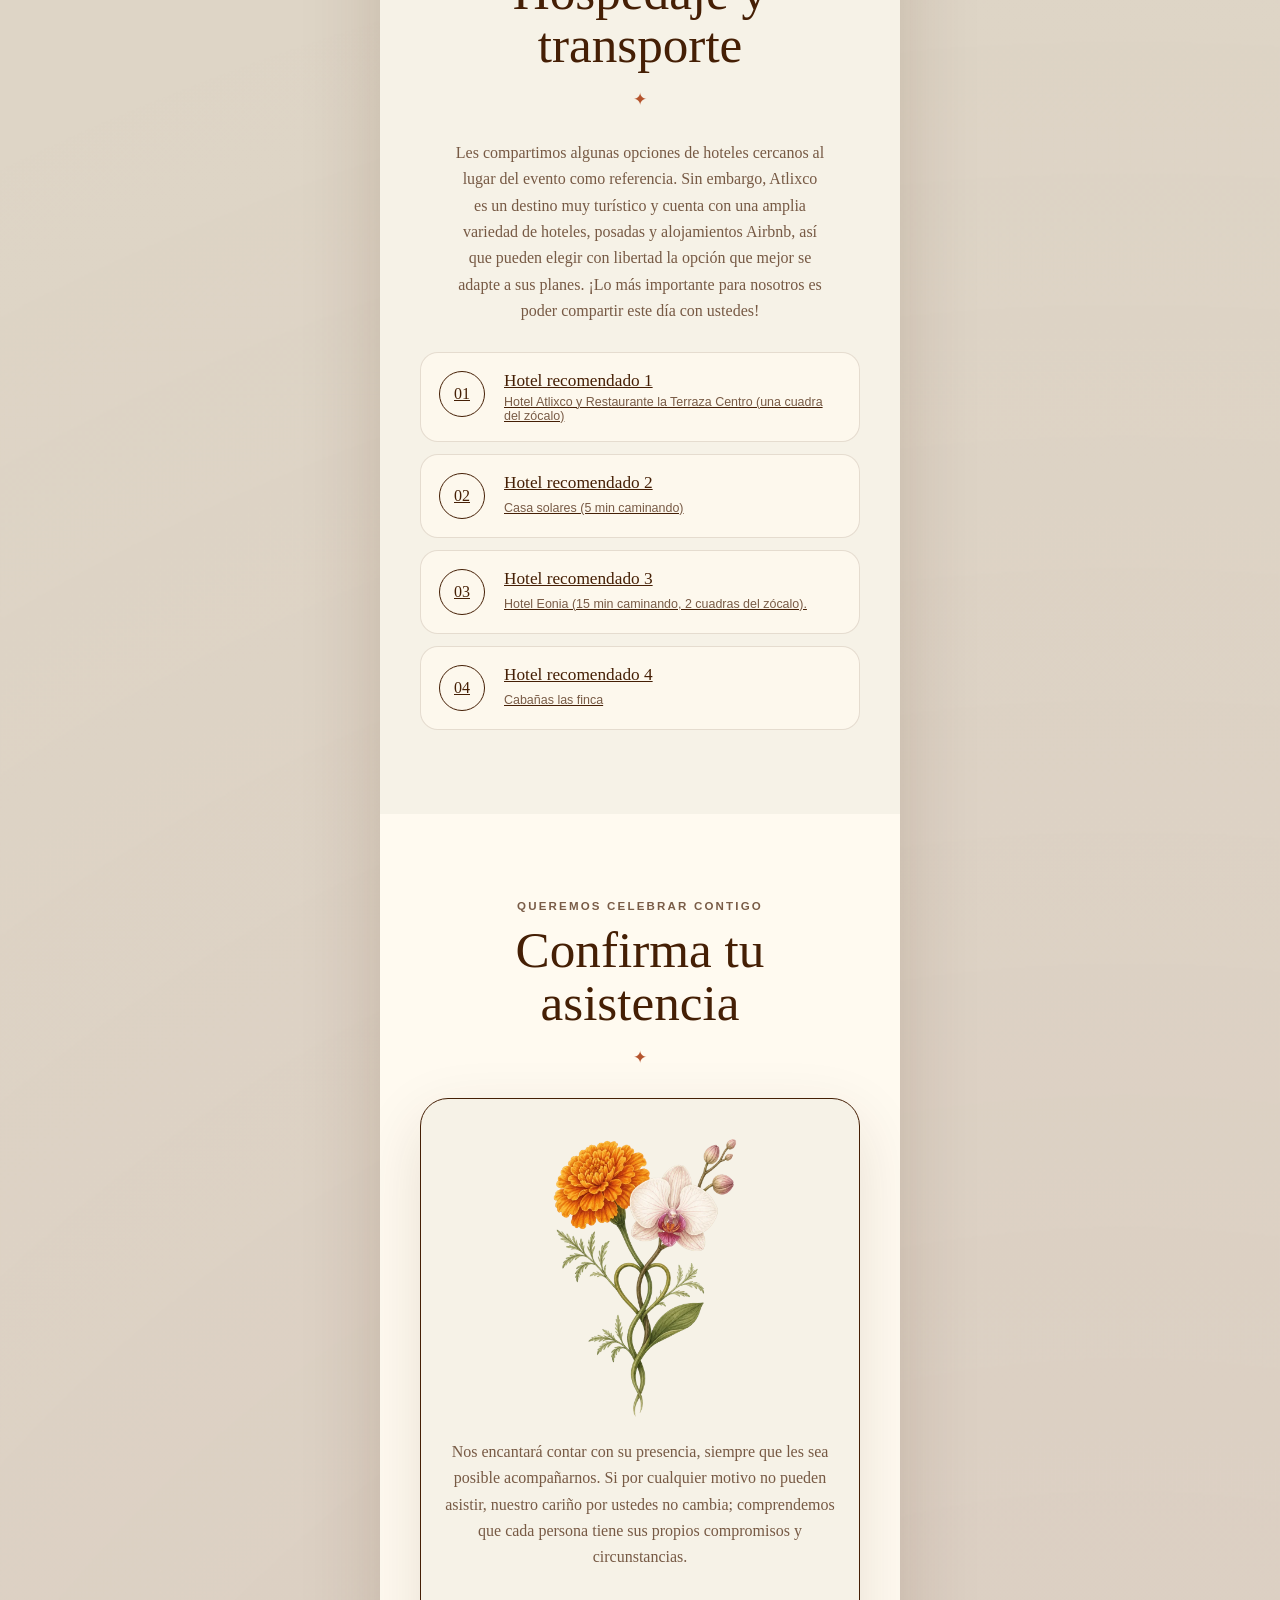
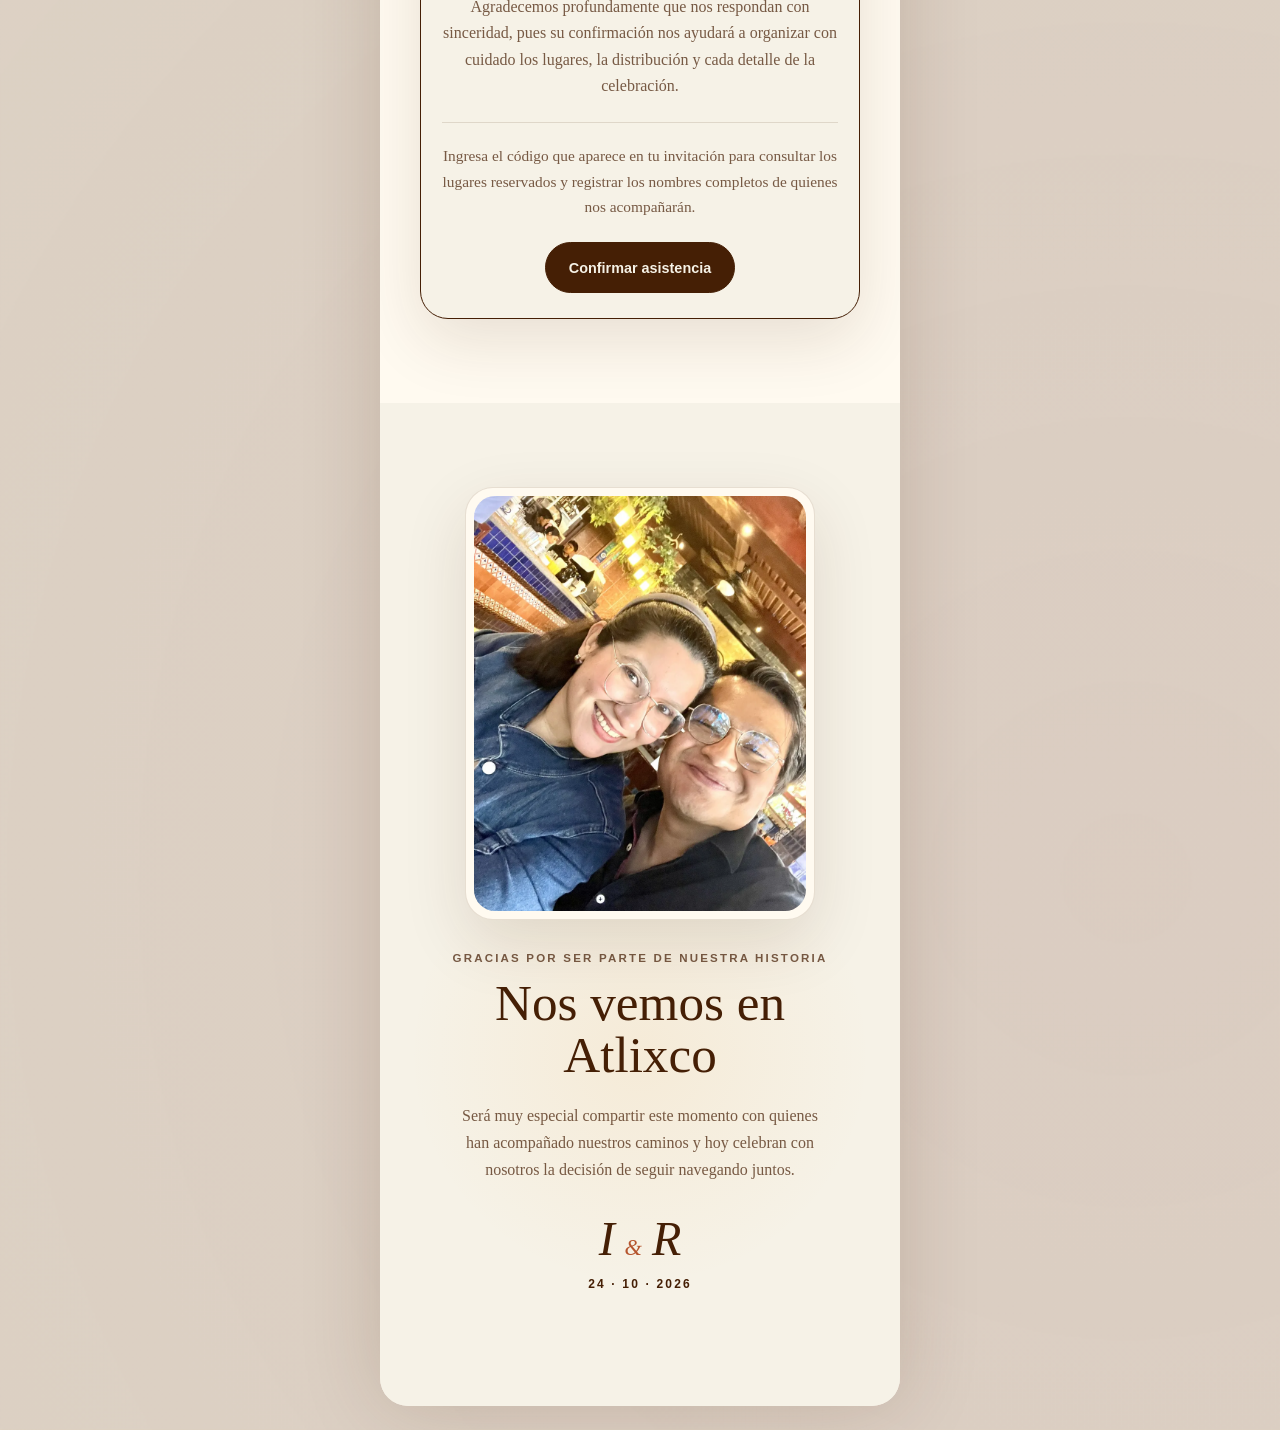
==== commit c5ceb1ca: "Update index.html" ====
--- a/index.html
+++ b/index.html
@@ -48,16 +48,25 @@
 
         <p class="hero__place reveal">Atlixco, Puebla</p>
 
-        <img
-          class="hero__flowers reveal"
-          src="assets/cempasuchil-orquidea.webp"
-          alt="Cempasúchil y orquídea entrelazados, símbolos de México y Venezuela"
-        >
-
-        <a class="scroll-cue reveal" href="#cuenta">
-          <span>Descubre nuestra invitación</span>
-          <span class="scroll-cue__arrow" aria-hidden="true">↓</span>
-        </a>
+<img
+  class="hero__flowers reveal"
+  src="assets/cempasuchil-orquidea.webp"
+  alt="Cempasúchil y orquídea entrelazados, símbolos de México y Venezuela"
+>
+
+<a
+  class="button reveal"
+  href="video.html"
+  target="_blank"
+  rel="noopener noreferrer"
+>
+  ▶ Ver video · Save the Date
+</a>
+
+<a class="scroll-cue reveal" href="#cuenta">
+  <span>Descubre nuestra invitación</span>
+  <span class="scroll-cue__arrow" aria-hidden="true">↓</span>
+</a>
       </div>
     </header>
 
